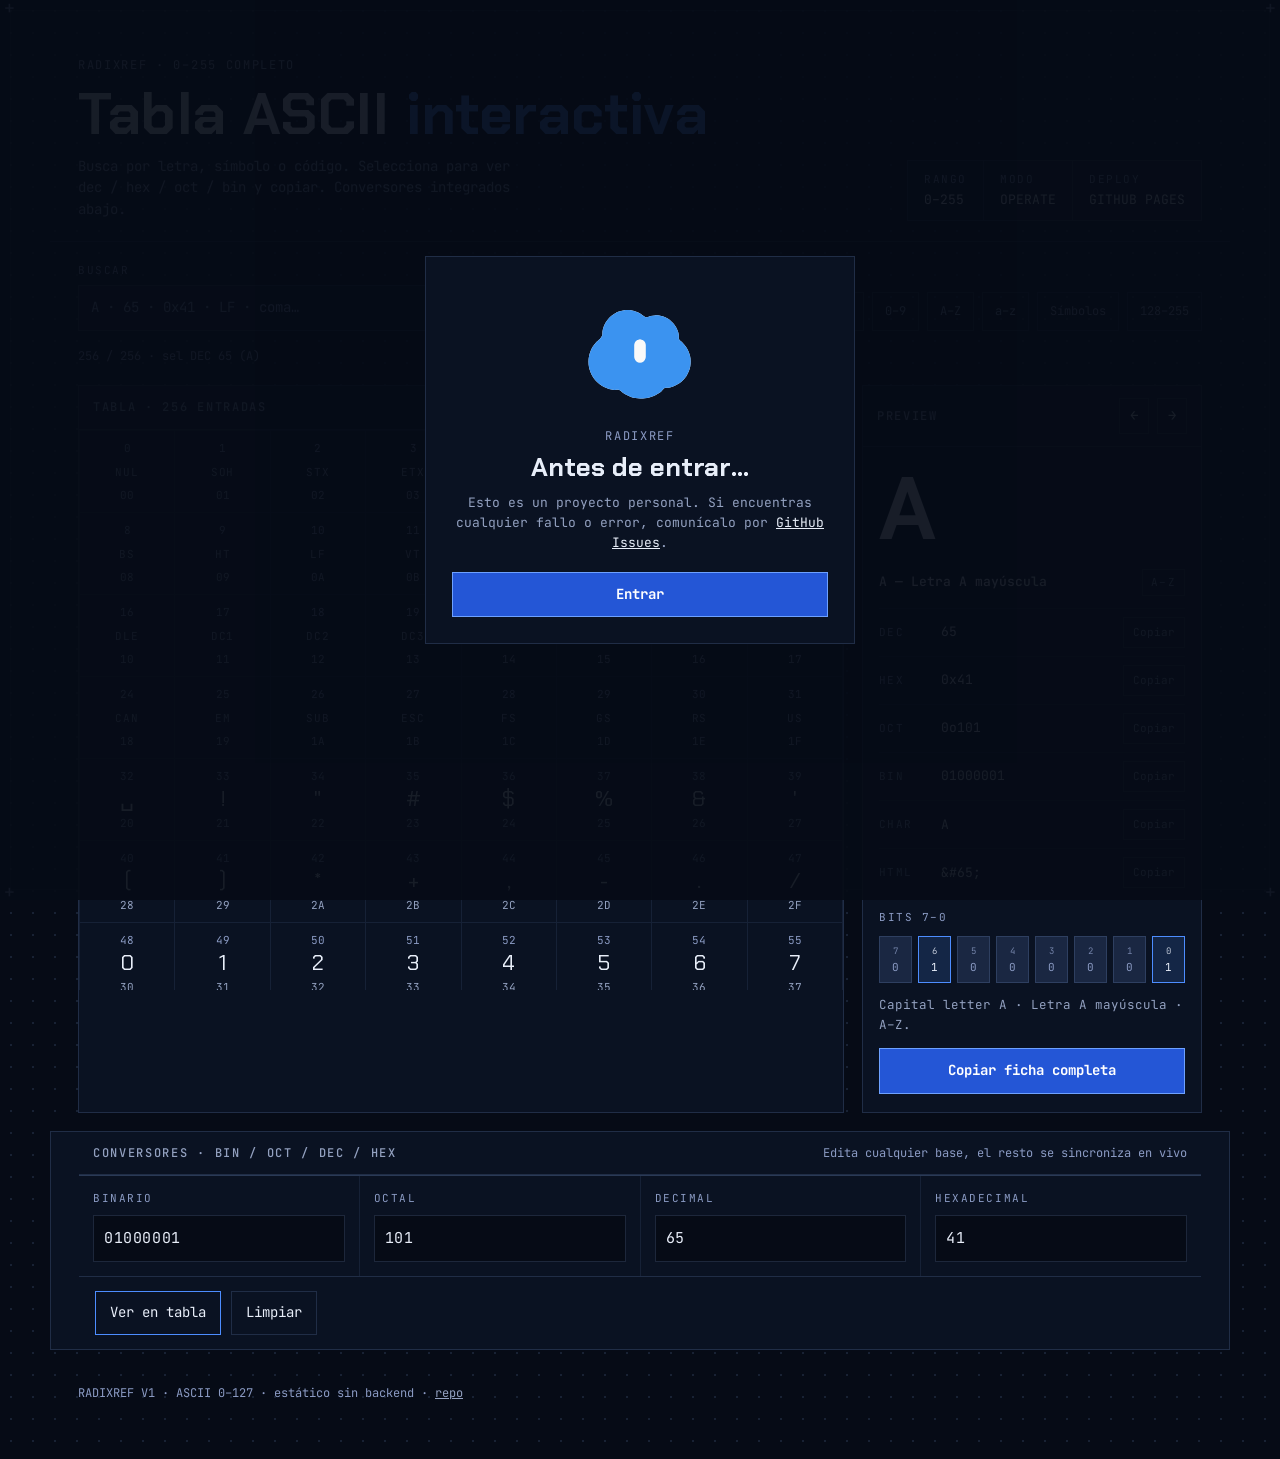
==== index.html @ 995ec9d3 "feat: favicon avatar + splash con cookie (30d) y juego de caras" ====
<!DOCTYPE html>
<html lang="es">
<head>
<meta charset="UTF-8">
<meta name="viewport" content="width=device-width, initial-scale=1.0">
<title>RadixRef — Tabla ASCII interactiva 0–255 + conversores bin/hex/oct</title>
<meta name="description" content="Tabla ASCII completa e interactiva (0-255, incluye extendido CP437) con buscador, preview detallado y conversores binario, hexadecimal, octal y decimal. Estático, rápido, sin backend.">
<link rel="preconnect" href="https://fonts.googleapis.com">
<link rel="preconnect" href="https://fonts.gstatic.com" crossorigin>
<link href="https://fonts.googleapis.com/css2?family=Chakra+Petch:wght@600;700&family=JetBrains+Mono:wght@400;500;700&display=swap" rel="stylesheet">
<link rel="stylesheet" href="styles.css">
<link rel="icon" type="image/svg+xml" href="assets/avatar.svg">
<link rel="alternate icon" type="image/svg+xml" href="assets/avatar.svg">
</head>
<body>
<div id="splash" class="splash" role="dialog" aria-modal="true" aria-labelledby="sTitle" hidden>
  <div class="s-card">
    <button id="sAvatar" class="s-avatar" aria-label="Bloub te saluda"><svg width="250" height="250" viewBox="-125 -125 250 250" role="img" aria-label="Animated bloub avatar" xmlns="http://www.w3.org/2000/svg"><defs><mask id="bot-mask-ekd53h" maskUnits="userSpaceOnUse" x="-158" y="-158" width="316" height="316"><path d="M91.76 0.33C93.06 3.31 94.09 6.47 94.78 9.65C95.47 12.82 95.86 16.12 95.92 19.37C95.98 22.62 95.71 25.93 95.13 29.13C94.56 32.33 93.65 35.53 92.46 38.55C91.27 41.57 89.75 44.53 87.99 47.26C86.23 49.99 84.17 52.6 81.91 54.93C79.65 57.27 77.12 59.42 74.45 61.27C71.77 63.12 68.87 64.74 65.89 66.03C62.91 67.32 59.74 68.34 56.56 69.02C53.38 69.7 49.48 68.96 46.83 70.13C44.18 71.31 42.86 74.23 40.67 76.06C38.47 77.9 36.12 79.62 33.66 81.14C31.2 82.65 28.59 84.02 25.92 85.17C23.25 86.32 20.46 87.3 17.64 88.05C14.81 88.81 11.9 89.36 8.99 89.69C6.08 90.03 3.11 90.15 0.19 90.05C-2.74 89.95 -5.69 89.63 -8.56 89.11C-11.43 88.59 -14.29 87.84 -17.04 86.91C-19.78 85.98 -22.49 84.84 -25.05 83.53C-27.62 82.22 -30.07 80.66 -32.42 79.06C-34.78 77.46 -36.4 74.8 -39.16 73.94C-41.91 73.07 -45.7 74.19 -48.95 73.87C-52.2 73.55 -55.49 72.92 -58.64 72.01C-61.79 71.1 -64.93 69.87 -67.88 68.39C-70.82 66.91 -73.69 65.12 -76.32 63.12C-78.95 61.11 -81.45 58.82 -83.67 56.36C-85.89 53.9 -87.92 51.18 -89.65 48.35C-91.38 45.51 -92.87 42.47 -94.05 39.36C-95.23 36.26 -96.13 32.99 -96.71 29.72C-97.29 26.46 -97.57 23.08 -97.54 19.77C-97.51 16.46 -97.17 13.09 -96.53 9.85C-95.89 6.61 -94.93 3.38 -93.72 0.33C-92.5 -2.73 -90.97 -5.71 -89.23 -8.48C-87.48 -11.24 -85.45 -13.88 -83.25 -16.27C-81.05 -18.65 -77.97 -20.6 -76.03 -22.79C-74.09 -24.98 -72.47 -26.93 -71.62 -29.41C-70.77 -31.89 -71.4 -34.96 -70.93 -37.68C-70.46 -40.41 -69.74 -43.15 -68.8 -45.77C-67.86 -48.39 -66.67 -50.97 -65.28 -53.4C-63.89 -55.82 -62.25 -58.16 -60.45 -60.31C-58.66 -62.46 -56.63 -64.49 -54.48 -66.29C-52.33 -68.09 -49.98 -69.72 -47.55 -71.12C-45.12 -72.51 -42.52 -73.71 -39.89 -74.65C-37.26 -75.6 -34.5 -76.32 -31.75 -76.78C-29.01 -77.25 -26.18 -77.47 -23.41 -77.46C-20.64 -77.44 -17.83 -77.17 -15.13 -76.68C-12.43 -76.18 -9.74 -75.44 -7.18 -74.5C-4.63 -73.56 -2.14 -72.38 0.19 -71.04C2.51 -69.71 4.63 -67.64 6.77 -66.47C8.9 -65.3 10.71 -64.02 12.98 -64.01C15.26 -64 17.89 -65.83 20.43 -66.41C22.98 -66.98 25.63 -67.34 28.26 -67.45C30.89 -67.56 33.59 -67.43 36.21 -67.06C38.83 -66.69 41.47 -66.07 43.99 -65.23C46.51 -64.39 49.01 -63.3 51.34 -62C53.68 -60.71 55.93 -59.18 58 -57.48C60.06 -55.78 62 -53.86 63.72 -51.81C65.44 -49.76 66.99 -47.52 68.31 -45.19C69.62 -42.86 70.74 -40.37 71.61 -37.85C72.48 -35.32 73.12 -32.68 73.51 -30.04C73.9 -27.41 72.77 -24.44 73.96 -22.05C75.14 -19.65 78.45 -17.98 80.62 -15.67C82.79 -13.37 85.12 -10.89 86.98 -8.22C88.84 -5.55 90.46 -2.65 91.76 0.33Z" fill="#fff"/><path d="M-10.5 -11.5A10.5 10.5 0 0 1 0 -22L0 -22A10.5 10.5 0 0 1 10.5 -11.5L10.5 11.5A10.5 10.5 0 0 1 0 22L0 22A10.5 10.5 0 0 1 -10.5 11.5Z" class="oeil0" opacity="1" fill="#000"/><path d="M-10.5 -11.5A10.5 10.5 0 0 1 0 -22L0 -22A10.5 10.5 0 0 1 10.5 -11.5L10.5 11.5A10.5 10.5 0 0 1 0 22L0 22A10.5 10.5 0 0 1 -10.5 11.5Z" class="oeil1" opacity="1" fill="#000"/></mask></defs><g fill="none" stroke-linecap="round"></g><g opacity="1"><path d="M91.76 0.33C93.06 3.31 94.09 6.47 94.78 9.65C95.47 12.82 95.86 16.12 95.92 19.37C95.98 22.62 95.71 25.93 95.13 29.13C94.56 32.33 93.65 35.53 92.46 38.55C91.27 41.57 89.75 44.53 87.99 47.26C86.23 49.99 84.17 52.6 81.91 54.93C79.65 57.27 77.12 59.42 74.45 61.27C71.77 63.12 68.87 64.74 65.89 66.03C62.91 67.32 59.74 68.34 56.56 69.02C53.38 69.7 49.48 68.96 46.83 70.13C44.18 71.31 42.86 74.23 40.67 76.06C38.47 77.9 36.12 79.62 33.66 81.14C31.2 82.65 28.59 84.02 25.92 85.17C23.25 86.32 20.46 87.3 17.64 88.05C14.81 88.81 11.9 89.36 8.99 89.69C6.08 90.03 3.11 90.15 0.19 90.05C-2.74 89.95 -5.69 89.63 -8.56 89.11C-11.43 88.59 -14.29 87.84 -17.04 86.91C-19.78 85.98 -22.49 84.84 -25.05 83.53C-27.62 82.22 -30.07 80.66 -32.42 79.06C-34.78 77.46 -36.4 74.8 -39.16 73.94C-41.91 73.07 -45.7 74.19 -48.95 73.87C-52.2 73.55 -55.49 72.92 -58.64 72.01C-61.79 71.1 -64.93 69.87 -67.88 68.39C-70.82 66.91 -73.69 65.12 -76.32 63.12C-78.95 61.11 -81.45 58.82 -83.67 56.36C-85.89 53.9 -87.92 51.18 -89.65 48.35C-91.38 45.51 -92.87 42.47 -94.05 39.36C-95.23 36.26 -96.13 32.99 -96.71 29.72C-97.29 26.46 -97.57 23.08 -97.54 19.77C-97.51 16.46 -97.17 13.09 -96.53 9.85C-95.89 6.61 -94.93 3.38 -93.72 0.33C-92.5 -2.73 -90.97 -5.71 -89.23 -8.48C-87.48 -11.24 -85.45 -13.88 -83.25 -16.27C-81.05 -18.65 -77.97 -20.6 -76.03 -22.79C-74.09 -24.98 -72.47 -26.93 -71.62 -29.41C-70.77 -31.89 -71.4 -34.96 -70.93 -37.68C-70.46 -40.41 -69.74 -43.15 -68.8 -45.77C-67.86 -48.39 -66.67 -50.97 -65.28 -53.4C-63.89 -55.82 -62.25 -58.16 -60.45 -60.31C-58.66 -62.46 -56.63 -64.49 -54.48 -66.29C-52.33 -68.09 -49.98 -69.72 -47.55 -71.12C-45.12 -72.51 -42.52 -73.71 -39.89 -74.65C-37.26 -75.6 -34.5 -76.32 -31.75 -76.78C-29.01 -77.25 -26.18 -77.47 -23.41 -77.46C-20.64 -77.44 -17.83 -77.17 -15.13 -76.68C-12.43 -76.18 -9.74 -75.44 -7.18 -74.5C-4.63 -73.56 -2.14 -72.38 0.19 -71.04C2.51 -69.71 4.63 -67.64 6.77 -66.47C8.9 -65.3 10.71 -64.02 12.98 -64.01C15.26 -64 17.89 -65.83 20.43 -66.41C22.98 -66.98 25.63 -67.34 28.26 -67.45C30.89 -67.56 33.59 -67.43 36.21 -67.06C38.83 -66.69 41.47 -66.07 43.99 -65.23C46.51 -64.39 49.01 -63.3 51.34 -62C53.68 -60.71 55.93 -59.18 58 -57.48C60.06 -55.78 62 -53.86 63.72 -51.81C65.44 -49.76 66.99 -47.52 68.31 -45.19C69.62 -42.86 70.74 -40.37 71.61 -37.85C72.48 -35.32 73.12 -32.68 73.51 -30.04C73.9 -27.41 72.77 -24.44 73.96 -22.05C75.14 -19.65 78.45 -17.98 80.62 -15.67C82.79 -13.37 85.12 -10.89 86.98 -8.22C88.84 -5.55 90.46 -2.65 91.76 0.33Z" fill="#f9f9f9"/><g mask="url(#bot-mask-ekd53h)"><rect x="-158" y="-158" width="316" height="316" fill="#3b93f0"/></g></g><g></g><g fill="none" stroke-linecap="round"></g><style>.oeil0,.oeil1{transform-box:view-box;transform-origin:0 0;animation-duration:2.967s;animation-iteration-count:infinite;animation-timing-function:linear;animation-direction:alternate}.oeil0{animation-name:oeil0}.oeil1{animation-name:oeil1}@keyframes oeil0{0%{transform:matrix(0.98,-0.1,0.08,0.99,-12.57,-7.95)}1.124%{transform:matrix(0.98,-0.1,0.08,0.99,-12.57,-7.89)}2.247%{transform:matrix(0.98,-0.1,0.09,0.99,-12.58,-7.84)}3.371%{transform:matrix(0.98,-0.1,0.09,0.99,-12.6,-7.79)}4.494%{transform:matrix(0.98,-0.1,0.09,0.99,-12.62,-7.74)}5.618%{transform:matrix(0.98,-0.1,0.09,0.99,-12.65,-7.7)}6.742%{transform:matrix(0.98,-0.1,0.09,0.99,-12.69,-7.66)}7.865%{transform:matrix(0.98,-0.1,0.09,0.99,-12.73,-7.63)}8.989%{transform:matrix(0.98,-0.1,0.09,0.99,-12.78,-7.6)}10.112%{transform:matrix(0.98,-0.1,0.09,0.99,-12.83,-7.58)}11.236%{transform:matrix(0.98,-0.1,0.09,0.99,-12.9,-7.56)}12.36%{transform:matrix(0.98,-0.1,0.09,0.99,-12.96,-7.55)}13.483%{transform:matrix(0.98,-0.1,0.09,0.99,-13.03,-7.54)}14.607%{transform:matrix(0.98,-0.1,0.09,0.99,-13.1,-7.53)}15.73%{transform:matrix(0.98,-0.1,0.09,0.99,-13.17,-7.52)}16.854%{transform:matrix(0.98,-0.1,0.09,0.99,-13.24,-7.52)}17.978%{transform:matrix(0.98,-0.1,0.09,0.99,-13.31,-7.52)}19.101%{transform:matrix(0.98,-0.1,0.09,0.99,-13.38,-7.52)}20.225%{transform:matrix(0.98,-0.1,0.09,0.99,-13.44,-7.52)}21.348%{transform:matrix(0.98,-0.1,0.09,0.99,-13.51,-7.52)}22.472%{transform:matrix(0.98,-0.1,0.09,0.99,-13.57,-7.52)}23.596%{transform:matrix(0.98,-0.1,0.09,0.99,-13.62,-7.52)}24.719%{transform:matrix(0.98,-0.1,0.09,0.99,-13.67,-7.51)}25.843%{transform:matrix(0.98,-0.1,0.09,0.99,-13.72,-7.5)}26.966%{transform:matrix(0.98,-0.1,0.09,0.99,-13.76,-7.49)}28.09%{transform:matrix(0.98,-0.1,0.09,0.99,-13.8,-7.48)}29.213%{transform:matrix(0.98,-0.1,0.09,0.99,-13.83,-7.46)}30.337%{transform:matrix(0.98,-0.1,0.09,0.99,-13.86,-7.43)}31.461%{transform:matrix(0.98,-0.1,0.09,0.99,-13.89,-7.4)}32.584%{transform:matrix(0.98,-0.1,0.09,0.99,-13.92,-7.37)}33.708%{transform:matrix(0.98,-0.1,0.09,0.99,-13.95,-7.33)}34.831%{transform:matrix(0.98,-0.1,0.09,0.99,-13.98,-7.29)}35.955%{transform:matrix(0.98,-0.1,0.09,0.99,-14.01,-7.24)}37.079%{transform:matrix(0.98,-0.1,0.09,0.99,-14.04,-7.19)}38.202%{transform:matrix(0.98,-0.1,0.09,0.99,-14.08,-7.13)}39.326%{transform:matrix(0.98,-0.1,0.09,0.99,-14.12,-7.08)}40.449%{transform:matrix(0.98,-0.1,0.09,0.99,-14.16,-7.01)}41.573%{transform:matrix(0.98,-0.1,0.09,0.99,-14.21,-6.95)}42.697%{transform:matrix(0.98,-0.1,0.09,0.99,-14.26,-6.89)}43.82%{transform:matrix(0.98,-0.1,0.09,0.99,-14.32,-6.82)}44.944%{transform:matrix(0.98,-0.1,0.09,0.99,-14.39,-6.76)}46.067%{transform:matrix(0.98,-0.1,0.09,0.99,-14.46,-6.69)}47.191%{transform:matrix(0.98,-0.1,0.09,0.99,-14.54,-6.63)}48.315%{transform:matrix(0.98,-0.06,0.09,0.61,-14.61,-6.57)}49.438%{transform:matrix(0.98,-0.02,0.09,0.22,-14.69,-6.51)}50.562%{transform:matrix(0.98,-0.02,0.09,0.24,-14.78,-6.45)}51.685%{transform:matrix(0.98,-0.06,0.09,0.55,-14.86,-6.4)}52.809%{transform:matrix(0.98,-0.09,0.09,0.87,-14.93,-6.34)}53.933%{transform:matrix(0.98,-0.1,0.09,0.99,-15.01,-6.29)}55.056%{transform:matrix(0.98,-0.1,0.09,0.99,-15.08,-6.24)}56.18%{transform:matrix(0.98,-0.1,0.09,0.99,-15.14,-6.19)}57.303%{transform:matrix(0.98,-0.1,0.09,0.99,-15.19,-6.15)}58.427%{transform:matrix(0.98,-0.1,0.09,0.99,-15.24,-6.11)}59.551%{transform:matrix(0.98,-0.1,0.09,0.99,-15.3,-6.08)}60.674%{transform:matrix(0.98,-0.1,0.09,0.99,-15.34,-6.04)}61.798%{transform:matrix(0.98,-0.1,0.09,0.99,-15.37,-6.01)}62.921%{transform:matrix(0.98,-0.1,0.09,0.99,-15.37,-5.97)}64.045%{transform:matrix(0.98,-0.1,0.09,0.99,-15.36,-5.93)}65.169%{transform:matrix(0.98,-0.1,0.09,0.99,-15.32,-5.89)}66.292%{transform:matrix(0.98,-0.1,0.09,0.99,-15.26,-5.84)}67.416%{transform:matrix(0.98,-0.1,0.09,0.99,-15.18,-5.79)}68.539%{transform:matrix(0.98,-0.1,0.09,0.99,-15.08,-5.73)}69.663%{transform:matrix(0.98,-0.1,0.09,0.99,-14.97,-5.66)}70.787%{transform:matrix(0.98,-0.1,0.09,0.99,-14.83,-5.59)}71.91%{transform:matrix(0.98,-0.1,0.09,0.99,-14.68,-5.52)}73.034%{transform:matrix(0.98,-0.1,0.09,0.99,-14.52,-5.43)}74.157%{transform:matrix(0.98,-0.1,0.09,0.99,-14.35,-5.34)}75.281%{transform:matrix(0.98,-0.1,0.09,0.99,-14.17,-5.25)}76.404%{transform:matrix(0.98,-0.1,0.09,0.99,-13.99,-5.15)}77.528%{transform:matrix(0.98,-0.1,0.09,0.99,-13.81,-5.04)}78.652%{transform:matrix(0.98,-0.1,0.09,0.99,-13.62,-4.94)}79.775%{transform:matrix(0.98,-0.1,0.09,0.99,-13.45,-4.82)}80.899%{transform:matrix(0.98,-0.1,0.09,0.99,-13.27,-4.71)}82.022%{transform:matrix(0.98,-0.1,0.09,0.99,-13.11,-4.59)}83.146%{transform:matrix(0.98,-0.1,0.09,0.99,-12.96,-4.47)}84.27%{transform:matrix(0.98,-0.1,0.09,0.99,-12.83,-4.35)}85.393%{transform:matrix(0.98,-0.1,0.09,0.99,-12.71,-4.23)}86.517%{transform:matrix(0.98,-0.1,0.09,0.99,-12.61,-4.12)}87.64%{transform:matrix(0.98,-0.1,0.09,0.99,-12.52,-4.01)}88.764%{transform:matrix(0.98,-0.1,0.09,0.99,-12.46,-3.9)}89.888%{transform:matrix(0.98,-0.1,0.09,0.99,-12.42,-3.8)}91.011%{transform:matrix(0.98,-0.1,0.09,0.99,-12.4,-3.71)}92.135%{transform:matrix(0.98,-0.1,0.09,0.99,-12.4,-3.63)}93.258%{transform:matrix(0.98,-0.1,0.09,0.99,-12.45,-3.57)}94.382%{transform:matrix(0.98,-0.1,0.09,0.99,-12.52,-3.51)}95.506%{transform:matrix(0.98,-0.1,0.09,0.99,-12.6,-3.47)}96.629%{transform:matrix(0.98,-0.1,0.09,0.99,-12.69,-3.44)}97.753%{transform:matrix(0.98,-0.1,0.09,0.99,-12.79,-3.42)}98.876%{transform:matrix(0.98,-0.1,0.09,0.99,-12.9,-3.41)}100%{transform:matrix(0.98,-0.1,0.09,0.99,-13.01,-3.42)}}@keyframes oeil1{0%{transform:matrix(0.92,-0.03,0.08,0.99,30.73,-10.49)}1.124%{transform:matrix(0.92,-0.03,0.08,0.99,30.71,-10.45)}2.247%{transform:matrix(0.92,-0.03,0.09,0.99,30.68,-10.41)}3.371%{transform:matrix(0.92,-0.03,0.09,0.99,30.65,-10.38)}4.494%{transform:matrix(0.92,-0.03,0.09,0.99,30.61,-10.35)}5.618%{transform:matrix(0.92,-0.03,0.09,0.99,30.57,-10.33)}6.742%{transform:matrix(0.92,-0.03,0.09,0.99,30.52,-10.31)}7.865%{transform:matrix(0.92,-0.03,0.09,0.99,30.47,-10.3)}8.989%{transform:matrix(0.92,-0.04,0.09,0.99,30.41,-10.29)}10.112%{transform:matrix(0.92,-0.04,0.09,0.99,30.36,-10.28)}11.236%{transform:matrix(0.92,-0.04,0.09,0.99,30.29,-10.29)}12.36%{transform:matrix(0.92,-0.04,0.09,0.99,30.23,-10.29)}13.483%{transform:matrix(0.92,-0.04,0.09,0.99,30.17,-10.3)}14.607%{transform:matrix(0.92,-0.04,0.09,0.99,30.1,-10.31)}15.73%{transform:matrix(0.92,-0.04,0.09,0.99,30.03,-10.32)}16.854%{transform:matrix(0.92,-0.04,0.09,0.99,29.97,-10.34)}17.978%{transform:matrix(0.92,-0.04,0.09,0.99,29.91,-10.35)}19.101%{transform:matrix(0.92,-0.04,0.09,0.99,29.84,-10.37)}20.225%{transform:matrix(0.92,-0.04,0.09,0.99,29.78,-10.38)}21.348%{transform:matrix(0.92,-0.04,0.09,0.99,29.73,-10.4)}22.472%{transform:matrix(0.92,-0.04,0.09,0.99,29.68,-10.41)}23.596%{transform:matrix(0.92,-0.04,0.09,0.99,29.63,-10.42)}24.719%{transform:matrix(0.92,-0.04,0.09,0.99,29.58,-10.43)}25.843%{transform:matrix(0.92,-0.04,0.09,0.99,29.53,-10.43)}26.966%{transform:matrix(0.92,-0.04,0.09,0.99,29.49,-10.43)}28.09%{transform:matrix(0.92,-0.04,0.09,0.99,29.45,-10.42)}29.213%{transform:matrix(0.92,-0.04,0.09,0.99,29.42,-10.42)}30.337%{transform:matrix(0.92,-0.04,0.09,0.99,29.38,-10.4)}31.461%{transform:matrix(0.92,-0.04,0.09,0.99,29.34,-10.38)}32.584%{transform:matrix(0.92,-0.04,0.09,0.99,29.3,-10.36)}33.708%{transform:matrix(0.92,-0.04,0.09,0.99,29.26,-10.33)}34.831%{transform:matrix(0.92,-0.04,0.09,0.99,29.22,-10.3)}35.955%{transform:matrix(0.92,-0.04,0.09,0.99,29.17,-10.26)}37.079%{transform:matrix(0.92,-0.04,0.09,0.99,29.12,-10.23)}38.202%{transform:matrix(0.92,-0.04,0.09,0.99,29.06,-10.18)}39.326%{transform:matrix(0.93,-0.04,0.09,0.99,29,-10.14)}40.449%{transform:matrix(0.93,-0.04,0.09,0.99,28.93,-10.09)}41.573%{transform:matrix(0.93,-0.04,0.09,0.99,28.86,-10.05)}42.697%{transform:matrix(0.93,-0.04,0.09,0.99,28.77,-10)}43.82%{transform:matrix(0.93,-0.04,0.09,0.99,28.69,-9.95)}44.944%{transform:matrix(0.93,-0.04,0.09,0.99,28.59,-9.9)}46.067%{transform:matrix(0.93,-0.04,0.09,0.99,28.49,-9.86)}47.191%{transform:matrix(0.93,-0.04,0.09,0.99,28.39,-9.81)}48.315%{transform:matrix(0.93,-0.03,0.09,0.61,28.28,-9.77)}49.438%{transform:matrix(0.93,-0.01,0.09,0.22,28.18,-9.72)}50.562%{transform:matrix(0.93,-0.01,0.09,0.24,28.07,-9.68)}51.685%{transform:matrix(0.93,-0.02,0.09,0.55,27.96,-9.64)}52.809%{transform:matrix(0.93,-0.04,0.09,0.87,27.86,-9.6)}53.933%{transform:matrix(0.93,-0.04,0.09,0.99,27.76,-9.57)}55.056%{transform:matrix(0.93,-0.04,0.09,0.99,27.66,-9.53)}56.18%{transform:matrix(0.93,-0.04,0.09,0.99,27.58,-9.49)}57.303%{transform:matrix(0.93,-0.04,0.09,0.99,27.5,-9.46)}58.427%{transform:matrix(0.93,-0.04,0.09,0.99,27.43,-9.43)}59.551%{transform:matrix(0.93,-0.04,0.09,0.99,27.38,-9.39)}60.674%{transform:matrix(0.93,-0.04,0.09,0.99,27.34,-9.35)}61.798%{transform:matrix(0.93,-0.05,0.09,0.99,27.32,-9.31)}62.921%{transform:matrix(0.93,-0.05,0.09,0.99,27.31,-9.27)}64.045%{transform:matrix(0.93,-0.05,0.09,0.99,27.32,-9.23)}65.169%{transform:matrix(0.93,-0.05,0.09,0.99,27.35,-9.18)}66.292%{transform:matrix(0.93,-0.05,0.09,0.99,27.39,-9.12)}67.416%{transform:matrix(0.93,-0.05,0.09,0.99,27.45,-9.06)}68.539%{transform:matrix(0.93,-0.05,0.09,0.99,27.52,-9)}69.663%{transform:matrix(0.93,-0.05,0.09,0.99,27.61,-8.93)}70.787%{transform:matrix(0.93,-0.05,0.09,0.99,27.71,-8.85)}71.91%{transform:matrix(0.93,-0.05,0.09,0.99,27.82,-8.77)}73.034%{transform:matrix(0.93,-0.05,0.09,0.99,27.93,-8.68)}74.157%{transform:matrix(0.93,-0.05,0.09,0.99,28.06,-8.58)}75.281%{transform:matrix(0.93,-0.05,0.09,0.99,28.19,-8.48)}76.404%{transform:matrix(0.93,-0.05,0.09,0.99,28.45,-8.41)}77.528%{transform:matrix(0.92,-0.05,0.09,0.99,28.72,-8.34)}78.652%{transform:matrix(0.92,-0.05,0.09,0.99,28.99,-8.26)}79.775%{transform:matrix(0.92,-0.05,0.09,0.99,29.26,-8.18)}80.899%{transform:matrix(0.92,-0.05,0.09,0.99,29.52,-8.09)}82.022%{transform:matrix(0.92,-0.05,0.09,0.99,29.78,-8)}83.146%{transform:matrix(0.92,-0.05,0.09,0.99,30.03,-7.91)}84.27%{transform:matrix(0.92,-0.05,0.09,0.99,30.26,-7.82)}85.393%{transform:matrix(0.92,-0.05,0.09,0.99,30.47,-7.73)}86.517%{transform:matrix(0.92,-0.06,0.09,0.99,30.67,-7.64)}87.64%{transform:matrix(0.92,-0.06,0.09,0.99,30.84,-7.55)}88.764%{transform:matrix(0.92,-0.06,0.09,0.99,30.99,-7.46)}89.888%{transform:matrix(0.92,-0.06,0.09,0.99,31.11,-7.39)}91.011%{transform:matrix(0.92,-0.06,0.09,0.99,31.21,-7.31)}92.135%{transform:matrix(0.92,-0.06,0.09,0.99,31.29,-7.25)}93.258%{transform:matrix(0.92,-0.06,0.09,0.99,31.33,-7.19)}94.382%{transform:matrix(0.92,-0.06,0.09,0.99,31.35,-7.14)}95.506%{transform:matrix(0.92,-0.06,0.09,0.99,31.35,-7.1)}96.629%{transform:matrix(0.92,-0.06,0.09,0.99,31.32,-7.08)}97.753%{transform:matrix(0.92,-0.06,0.09,0.99,31.27,-7.06)}98.876%{transform:matrix(0.92,-0.06,0.09,0.99,31.2,-7.06)}100%{transform:matrix(0.92,-0.06,0.09,0.99,31.11,-7.08)}}</style></svg></button>
    <p class="s-kicker">RADIXREF</p>
    <h2 id="sTitle">Antes de entrar…</h2>
    <p class="s-text">Esto es un proyecto personal. Si encuentras cualquier fallo o error, comunícalo por <a href="https://github.com/ElDiablo45/RadixRef/issues">GitHub Issues</a>.</p>
    <button id="sEnter" class="primary s-enter">Entrar</button>
  </div>
</div>
<a class="skip" href="#tabla">Saltar a la tabla</a>
<div class="frame" aria-hidden="true"><span class="mk tl">+</span><span class="mk tr">+</span><span class="mk bl">+</span><span class="mk br">+</span></div>

<header class="titleblock">
  <div class="tb-left">
    <p class="kicker">RADIXREF · 0–255 COMPLETO</p>
    <h1>Tabla ASCII <span>interactiva</span></h1>
    <p class="sub">Busca por letra, símbolo o código. Selecciona para ver dec / hex / oct / bin y copiar. Conversores integrados abajo.</p>
  </div>
  <div class="tb-right">
    <dl class="spec">
      <div><dt>RANGO</dt><dd>0–255</dd></div>
      <div><dt>MODO</dt><dd>OPERATE</dd></div>
      <div><dt>DEPLOY</dt><dd>GITHUB PAGES</dd></div>
    </dl>
  </div>
</header>

<div class="toolbar" role="search">
  <label class="search">
    <span class="lbl">BUSCAR</span>
    <input id="q" type="search" placeholder="A · 65 · 0x41 · LF · coma…" autocomplete="off" spellcheck="false" aria-describedby="count">
  </label>
  <div class="filters" role="group" aria-label="Filtrar por categoría">
    <button data-f="all" aria-pressed="true">Todos</button>
    <button data-f="control" aria-pressed="false">Control</button>
    <button data-f="digits" aria-pressed="false">0–9</button>
    <button data-f="upper" aria-pressed="false">A–Z</button>
    <button data-f="lower" aria-pressed="false">a–z</button>
    <button data-f="symbols" aria-pressed="false">Símbolos</button>
    <button data-f="extended" aria-pressed="false">128–255</button>
  </div>
  <p id="count" class="count" role="status" aria-live="polite"></p>
</div>

<main class="layout">
  <section class="panel tablewrap" aria-labelledby="h-tabla">
    <div class="phead">
      <h2 id="h-tabla">TABLA · <span id="rangeLbl">128</span> ENTRADAS</h2>
      <p class="hint">Flechas ← → ↑ ↓ para moverte · Enter copia el carácter</p>
    </div>
    <div id="tabla" class="grid" role="listbox" aria-label="Tabla ASCII 0 a 255" tabindex="0"></div>
    <div id="empty" class="empty" hidden>
      <p>Sin resultados para esa búsqueda.</p>
      <button id="reset">Limpiar búsqueda</button>
    </div>
  </section>

  <aside class="panel preview" aria-labelledby="h-prev" aria-live="polite">
    <div class="phead">
      <h2 id="h-prev">PREVIEW</h2>
      <div class="pnav">
        <button id="prevBtn" aria-label="Anterior">←</button>
        <button id="nextBtn" aria-label="Siguiente">→</button>
      </div>
    </div>
    <div class="readout">
      <div id="big" class="big" aria-hidden="true">A</div>
      <div class="idline"><strong id="pName">A — Letra mayúscula</strong><span id="pCat" class="tag">A–Z</span></div>
    </div>
    <dl class="fields">
      <div><dt>DEC</dt><dd><code id="fDec">65</code><button data-copy="fDec">Copiar</button></dd></div>
      <div><dt>HEX</dt><dd><code id="fHex">0x41</code><button data-copy="fHex">Copiar</button></dd></div>
      <div><dt>OCT</dt><dd><code id="fOct">0o101</code><button data-copy="fOct">Copiar</button></dd></div>
      <div><dt>BIN</dt><dd><code id="fBin">01000001</code><button data-copy="fBin">Copiar</button></dd></div>
      <div><dt>CHAR</dt><dd><code id="fChar">A</code><button data-copy="fChar">Copiar</button></dd></div>
      <div><dt>HTML</dt><dd><code id="fHtml">&amp;#65;</code><button data-copy="fHtml">Copiar</button></dd></div>
    </dl>
    <div class="bits" aria-label="Diagrama de bits">
      <span class="blbl">BITS 7–0</span>
      <div id="bits" class="bitrow"></div>
    </div>
    <p id="pDesc" class="desc"></p>
    <button id="copyAll" class="primary">Copiar ficha completa</button>
  </aside>
</main>

<section class="panel converters" aria-labelledby="h-conv">
  <div class="phead">
    <h2 id="h-conv">CONVERSORES · BIN / OCT / DEC / HEX</h2>
    <p class="hint">Edita cualquier base, el resto se sincroniza en vivo</p>
  </div>
  <div class="convgrid">
    <label>BINARIO<input id="cBin" inputmode="numeric" placeholder="01000001" spellcheck="false"></label>
    <label>OCTAL<input id="cOct" inputmode="numeric" placeholder="101" spellcheck="false"></label>
    <label>DECIMAL<input id="cDec" inputmode="numeric" placeholder="65" spellcheck="false"></label>
    <label>HEXADECIMAL<input id="cHex" inputmode="text" placeholder="41" spellcheck="false"></label>
  </div>
  <p id="cErr" class="err" role="alert" hidden></p>
  <div class="convact">
    <button id="toTable">Ver en tabla</button>
    <button id="cClear">Limpiar</button>
  </div>
</section>

<footer class="foot">
  <p>RADIXREF V1 · ASCII 0–127 · estático sin backend · <a href="https://github.com/ElDiablo45/RadixRef">repo</a></p>
</footer>

<div id="toast" class="toast" role="status" aria-live="polite" hidden></div>
<script src="splash.js"></script>
<script src="app.js"></script>
</body>
</html>
---- styles.css ----
:root{
  --ground:#060b16;
  --panel:#0a1222;
  --raised:#0e1830;
  --line:rgba(148,184,255,.16);
  --line-soft:rgba(148,184,255,.09);
  --ink:#e8eef9;
  --mut:#93a1c0;
  --dim:#8b9bc4;
  --acc:#4d8dff;
  --acc-soft:rgba(77,141,255,.16);
  --btoff:#1a2742;
  --ok:#7dd3fc;
  --bad:#f87171;
  --mono:"JetBrains Mono",ui-monospace,SFMono-Regular,Menlo,Consolas,monospace;
  --disp:"Chakra Petch","JetBrains Mono",ui-monospace,monospace;
  --sys:system-ui,-apple-system,"Segoe UI",Roboto,sans-serif;
}
*{box-sizing:border-box}
html{scroll-behavior:smooth}
body{
  margin:0;background:var(--ground);color:var(--ink);
  font-family:var(--mono);font-size:14px;line-height:1.55;
  background-image:radial-gradient(rgba(148,184,255,.13) 1px,transparent 1px);
  background-size:22px 22px;
}
.skip{position:absolute;left:-999px;top:0;background:#2456d6;color:#fff;padding:8px 12px;z-index:50}
.skip:focus{left:8px;top:8px}
:focus-visible{outline:2px solid var(--acc);outline-offset:2px}
.frame{position:fixed;inset:10px;pointer-events:none;z-index:0;border:1px solid var(--line-soft)}
.mk{position:absolute;color:var(--dim);font-size:18px;line-height:1}
.tl{top:-12px;left:-7px}.tr{top:-12px;right:-7px}.bl{bottom:-12px;left:-7px}.br{bottom:-12px;right:-7px}
header.titleblock,.toolbar,main.layout,section.converters,footer.foot{position:relative;z-index:1;max-width:1180px;margin:0 auto;padding-left:28px;padding-right:28px}
header.titleblock{display:flex;gap:32px;justify-content:space-between;align-items:end;padding-top:56px;padding-bottom:20px;border-bottom:1px solid var(--line)}
.kicker{margin:0 0 10px;color:var(--mut);font-size:12px;letter-spacing:.14em}
h1{font-family:var(--disp);font-weight:700;font-size:clamp(34px,5vw,58px);line-height:1.02;margin:0;letter-spacing:.01em}
h1 span{color:var(--acc)}
.sub{color:var(--mut);max-width:56ch;margin:12px 0 0}
.spec{display:flex;gap:0;margin:0;border:1px solid var(--line);background:var(--panel)}
.spec div{padding:10px 16px;border-left:1px solid var(--line)}
.spec div:first-child{border-left:0}
.spec dt{font-size:11px;letter-spacing:.14em;color:var(--dim)}
.spec dd{margin:2px 0 0;font-size:13px}
.toolbar{display:flex;flex-wrap:wrap;gap:14px;align-items:end;padding-top:20px;padding-bottom:6px}
.search{display:flex;flex-direction:column;gap:6px;flex:1 1 280px}
.lbl{font-size:11px;letter-spacing:.14em;color:var(--dim)}
.search input{background:var(--panel);border:1px solid var(--line);color:var(--ink);font:inherit;padding:11px 12px;width:100%}
.search input::placeholder{color:var(--dim)}
.filters{display:flex;flex-wrap:wrap;gap:8px}
.filters button{background:transparent;border:1px solid var(--line);color:var(--mut);font:inherit;font-size:12px;padding:9px 12px;cursor:pointer}
.filters button[aria-pressed="true"]{background:var(--acc-soft);border-color:var(--acc);color:var(--ink)}
.count{width:100%;margin:2px 0 0;color:var(--dim);font-size:12px}
main.layout{display:grid;grid-template-columns:minmax(0,1fr) 340px;gap:18px;padding-top:14px}
.panel{background:var(--panel);border:1px solid var(--line)}
.phead{display:flex;justify-content:space-between;align-items:center;gap:12px;padding:12px 14px;border-bottom:1px solid var(--line)}
.phead h2{font-size:12px;letter-spacing:.14em;margin:0;color:var(--mut);font-weight:500}
.hint{margin:0;font-size:12px;color:var(--dim)}
.grid{display:grid;grid-template-columns:repeat(auto-fill,minmax(86px,1fr));gap:1px;background:var(--line-soft);padding:1px;max-height:560px;overflow:auto}
.cell{background:var(--panel);border:0;color:var(--ink);font:inherit;padding:9px 6px 8px;cursor:pointer;display:flex;flex-direction:column;gap:2px;align-items:center;min-height:74px}
.cell .d{font-size:11px;color:var(--dim)}
.cell .g{font-family:var(--disp);font-size:22px;line-height:1.1;min-height:26px}
.cell .h{font-size:11px;color:var(--mut)}
.cell:hover{background:var(--raised)}
.cell[aria-selected="true"]{background:var(--acc-soft);box-shadow:inset 0 0 0 1px var(--acc)}
.cell[aria-selected="true"] .d,.cell[aria-selected="true"] .h{color:var(--ink)}
.cell.ctrl .g{font-family:var(--mono);font-size:11px;letter-spacing:.08em;color:var(--mut);display:flex;align-items:center}
.empty{padding:28px 16px;text-align:center;color:var(--mut)}
.empty button{margin-top:10px;background:transparent;border:1px solid var(--acc);color:var(--ink);font:inherit;padding:9px 14px;cursor:pointer}
aside.preview{position:sticky;top:16px;align-self:start}
.pnav{display:flex;gap:8px}
.pnav button{background:transparent;border:1px solid var(--line);color:var(--ink);font:inherit;padding:6px 10px;cursor:pointer}
.readout{padding:18px 16px 6px;text-align:left}
.big{font-family:var(--disp);font-weight:700;font-size:88px;line-height:1;margin:0;min-height:96px;overflow-wrap:anywhere}
.idline{display:flex;justify-content:space-between;align-items:center;gap:10px;margin-top:8px}
.idline strong{font-size:13px;font-weight:500}
.tag{font-size:11px;letter-spacing:.12em;border:1px solid var(--line);color:var(--mut);padding:4px 8px;white-space:nowrap}
.fields{margin:0;padding:6px 16px}
.fields div{display:grid;grid-template-columns:52px 1fr auto;gap:10px;align-items:center;padding:8px 0;border-top:1px solid var(--line-soft)}
.fields dt{font-size:11px;letter-spacing:.12em;color:var(--dim)}
.fields dd{margin:0;display:contents}
.fields code{font:inherit;font-size:13px;overflow-wrap:anywhere}
.fields button{background:transparent;border:1px solid var(--line);color:var(--mut);font:inherit;font-size:11px;padding:6px 9px;cursor:pointer}
.fields button:hover{color:var(--ink);border-color:var(--acc)}
.bits{padding:4px 16px 0}
.blbl{font-size:11px;letter-spacing:.14em;color:var(--dim)}
.bitrow{display:grid;grid-template-columns:repeat(8,1fr);gap:6px;margin-top:8px}
.bit{border:1px solid var(--line);background:var(--btoff);color:var(--dim);font-size:11px;text-align:center;padding:8px 0 6px}
.bit small{display:block;font-size:9px;color:inherit;opacity:.8}
.bit.on{background:var(--acc-soft);border-color:var(--acc);color:var(--ink)}
.desc{padding:0 16px;color:var(--mut);font-size:12.5px;min-height:40px}
.primary{display:block;width:calc(100% - 32px);margin:4px 16px 18px;background:#2456d6;border:1px solid #6ea1ff;color:#fff;font:inherit;font-weight:700;padding:11px;cursor:pointer}
.primary:hover{filter:brightness(1.08)}
section.converters{margin-top:18px}
.convgrid{display:grid;grid-template-columns:repeat(4,1fr);gap:1px;background:var(--line-soft);border-top:1px solid var(--line)}
.convgrid label{display:flex;flex-direction:column;gap:8px;background:var(--panel);padding:14px;font-size:11px;letter-spacing:.14em;color:var(--dim)}
.convgrid input{background:var(--ground);border:1px solid var(--line);color:var(--ink);font:inherit;font-size:15px;letter-spacing:.04em;padding:11px 10px;width:100%}
.convgrid input[aria-invalid="true"]{border-color:var(--bad)}
.err{margin:0;padding:10px 16px;color:var(--bad);font-size:12px;border-top:1px solid var(--line-soft)}
.convact{display:flex;gap:10px;padding:14px 16px;border-top:1px solid var(--line)}
.convact button{background:transparent;border:1px solid var(--line);color:var(--ink);font:inherit;padding:10px 14px;cursor:pointer}
.convact button:first-child{border-color:var(--acc)}
footer.foot{padding-top:22px;padding-bottom:44px;color:var(--dim);font-size:12px}
footer a{color:var(--mut)}
.toast{position:fixed;left:50%;bottom:24px;transform:translateX(-50%);background:var(--raised);border:1px solid var(--acc);color:var(--ink);font:inherit;font-size:13px;padding:10px 16px;z-index:60}
body.locked{overflow:hidden}
.splash{position:fixed;inset:0;z-index:100;display:flex;align-items:center;justify-content:center;background:rgba(6,11,22,.92);padding:20px}
.splash.hide{opacity:0;transition:opacity .18s ease}
.s-card{background:var(--panel);border:1px solid var(--line);max-width:430px;width:100%;padding:28px 26px 26px;text-align:center}
.s-avatar{display:block;width:132px;margin:0 auto 4px;padding:0;background:transparent;border:0;cursor:pointer}
.s-avatar svg{width:100%;height:auto;display:block}
.s-avatar.boing{animation:boing .45s ease}
@keyframes boing{30%{transform:scale(1.08,.9)}60%{transform:scale(.96,1.05)}}
.s-kicker{margin:10px 0 0;color:var(--dim);font-size:12px;letter-spacing:.14em}
.s-card h2{font-family:var(--disp);font-weight:700;font-size:26px;line-height:1.15;margin:8px 0 10px}
.s-text{color:var(--mut);font-size:13px;margin:0}
.s-text a{color:var(--ink)}
.s-enter{width:100%;margin:18px 0 0}
@media (max-width:960px){
  main.layout{grid-template-columns:1fr}
  aside.preview{position:static}
  .convgrid{grid-template-columns:1fr 1fr}
  header.titleblock{flex-direction:column;align-items:start}
}
@media (max-width:560px){.convgrid{grid-template-columns:1fr}.grid{max-height:420px}}
@media (prefers-reduced-motion:reduce){*{transition:none!important;animation:none!important}html{scroll-behavior:auto}.splash svg *{animation:none!important}}
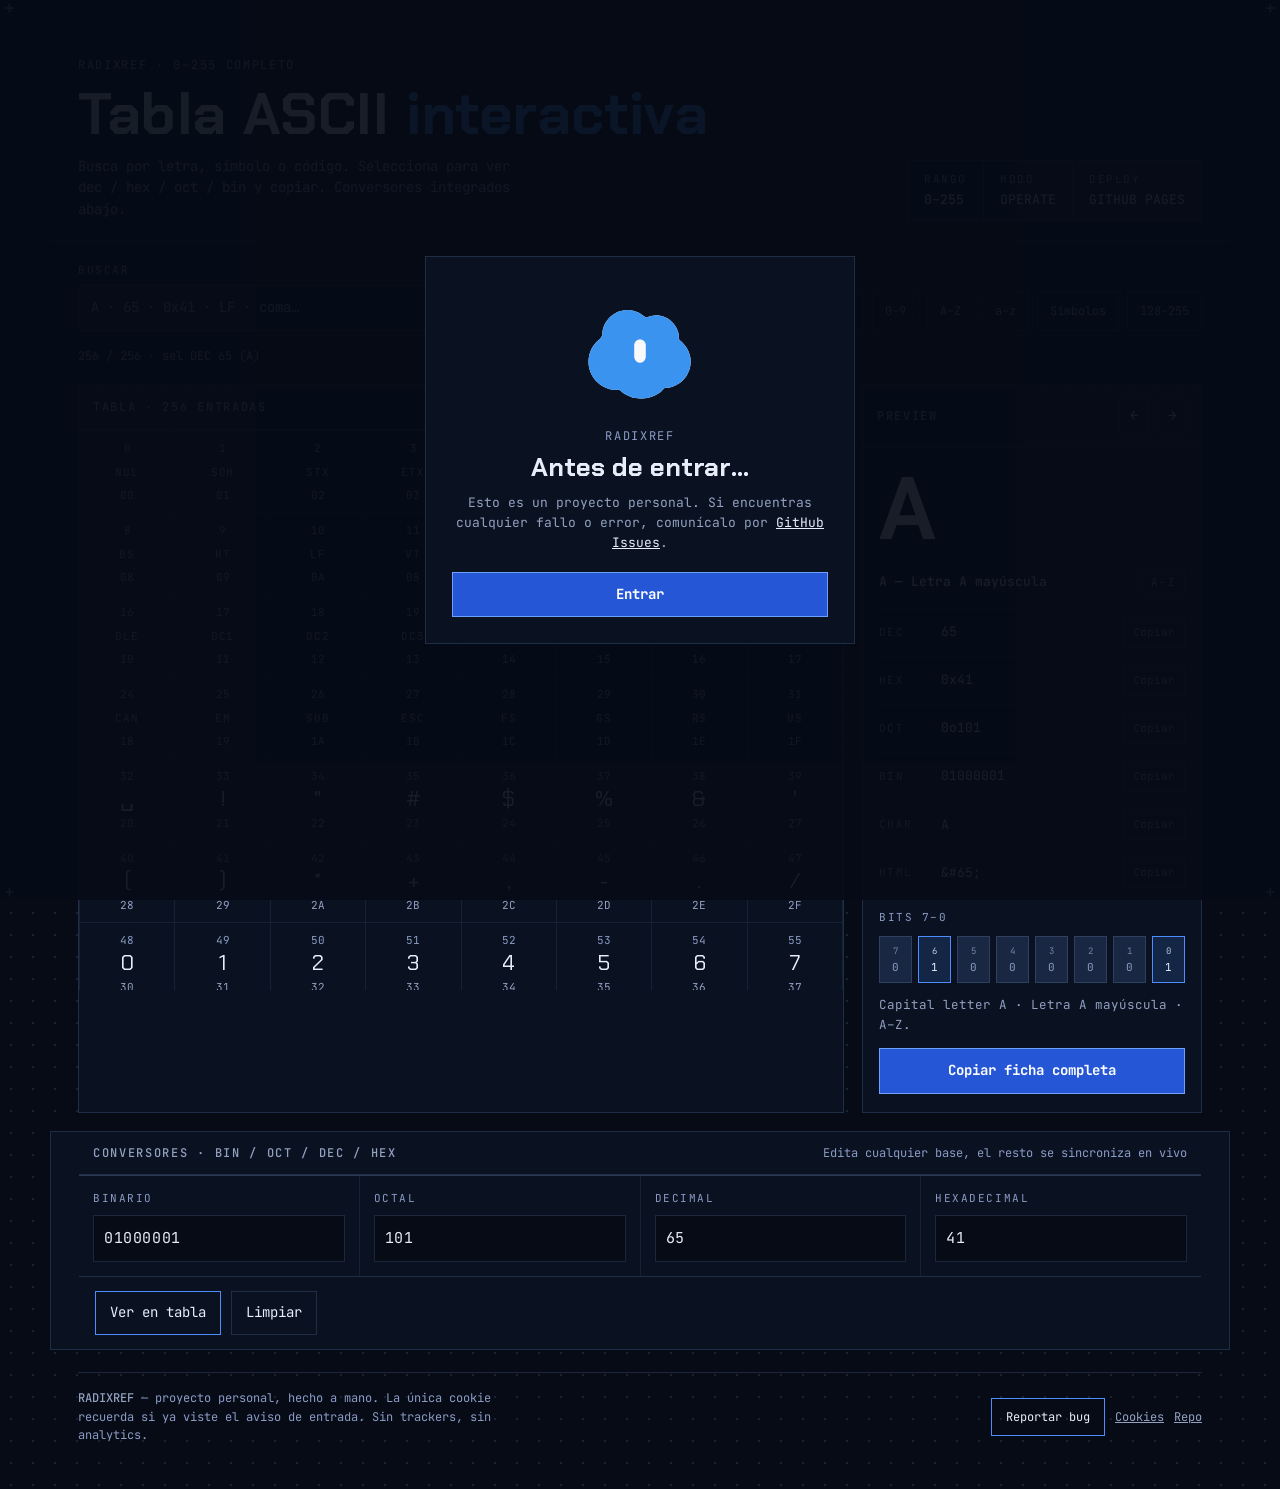
==== commit 0657f18f: "fix: splash[hidden] anulado por display:flex + footer y pagina cookies" ====
--- a/index.html
+++ b/index.html
@@ -118,7 +118,14 @@
 </section>
 
 <footer class="foot">
-  <p>RADIXREF V1 · ASCII 0–127 · estático sin backend · <a href="https://github.com/ElDiablo45/RadixRef">repo</a></p>
+  <div class="fgrid">
+    <p><strong>RADIXREF</strong> — proyecto personal, hecho a mano. La única cookie recuerda si ya viste el aviso de entrada. Sin trackers, sin analytics.</p>
+    <div class="fact">
+      <a class="btn" href="https://github.com/ElDiablo45/RadixRef/issues">Reportar bug</a>
+      <a href="cookies.html">Cookies</a>
+      <a href="https://github.com/ElDiablo45/RadixRef">Repo</a>
+    </div>
+  </div>
 </footer>
 
 <div id="toast" class="toast" role="status" aria-live="polite" hidden></div>
--- a/styles.css
+++ b/styles.css
@@ -101,9 +101,22 @@
 .convact button:first-child{border-color:var(--acc)}
 footer.foot{padding-top:22px;padding-bottom:44px;color:var(--dim);font-size:12px}
 footer a{color:var(--mut)}
+.fgrid{display:flex;flex-wrap:wrap;gap:14px;align-items:center;justify-content:space-between;border-top:1px solid var(--line);padding-top:16px}
+.fgrid p{margin:0;max-width:62ch}
+.fgrid strong{color:var(--mut);font-weight:500}
+.fact{display:flex;gap:10px;align-items:center}
+.btn{display:inline-block;border:1px solid var(--acc);color:var(--ink);font:inherit;font-size:12px;padding:9px 14px;text-decoration:none}
+.btn:hover{background:var(--acc-soft)}
+.doc{padding:20px 18px;color:var(--mut);font-size:13px;max-width:72ch}
+.doc p{margin:0 0 12px}
+.doc strong{color:var(--ink);font-weight:500}
+.doc a{color:var(--ink)}
+.doc ul{margin:0 0 12px;padding-left:20px}
+main.single{grid-template-columns:minmax(0,1fr)}
 .toast{position:fixed;left:50%;bottom:24px;transform:translateX(-50%);background:var(--raised);border:1px solid var(--acc);color:var(--ink);font:inherit;font-size:13px;padding:10px 16px;z-index:60}
 body.locked{overflow:hidden}
 .splash{position:fixed;inset:0;z-index:100;display:flex;align-items:center;justify-content:center;background:rgba(6,11,22,.92);padding:20px}
+.splash[hidden]{display:none!important}
 .splash.hide{opacity:0;transition:opacity .18s ease}
 .s-card{background:var(--panel);border:1px solid var(--line);max-width:430px;width:100%;padding:28px 26px 26px;text-align:center}
 .s-avatar{display:block;width:132px;margin:0 auto 4px;padding:0;background:transparent;border:0;cursor:pointer}
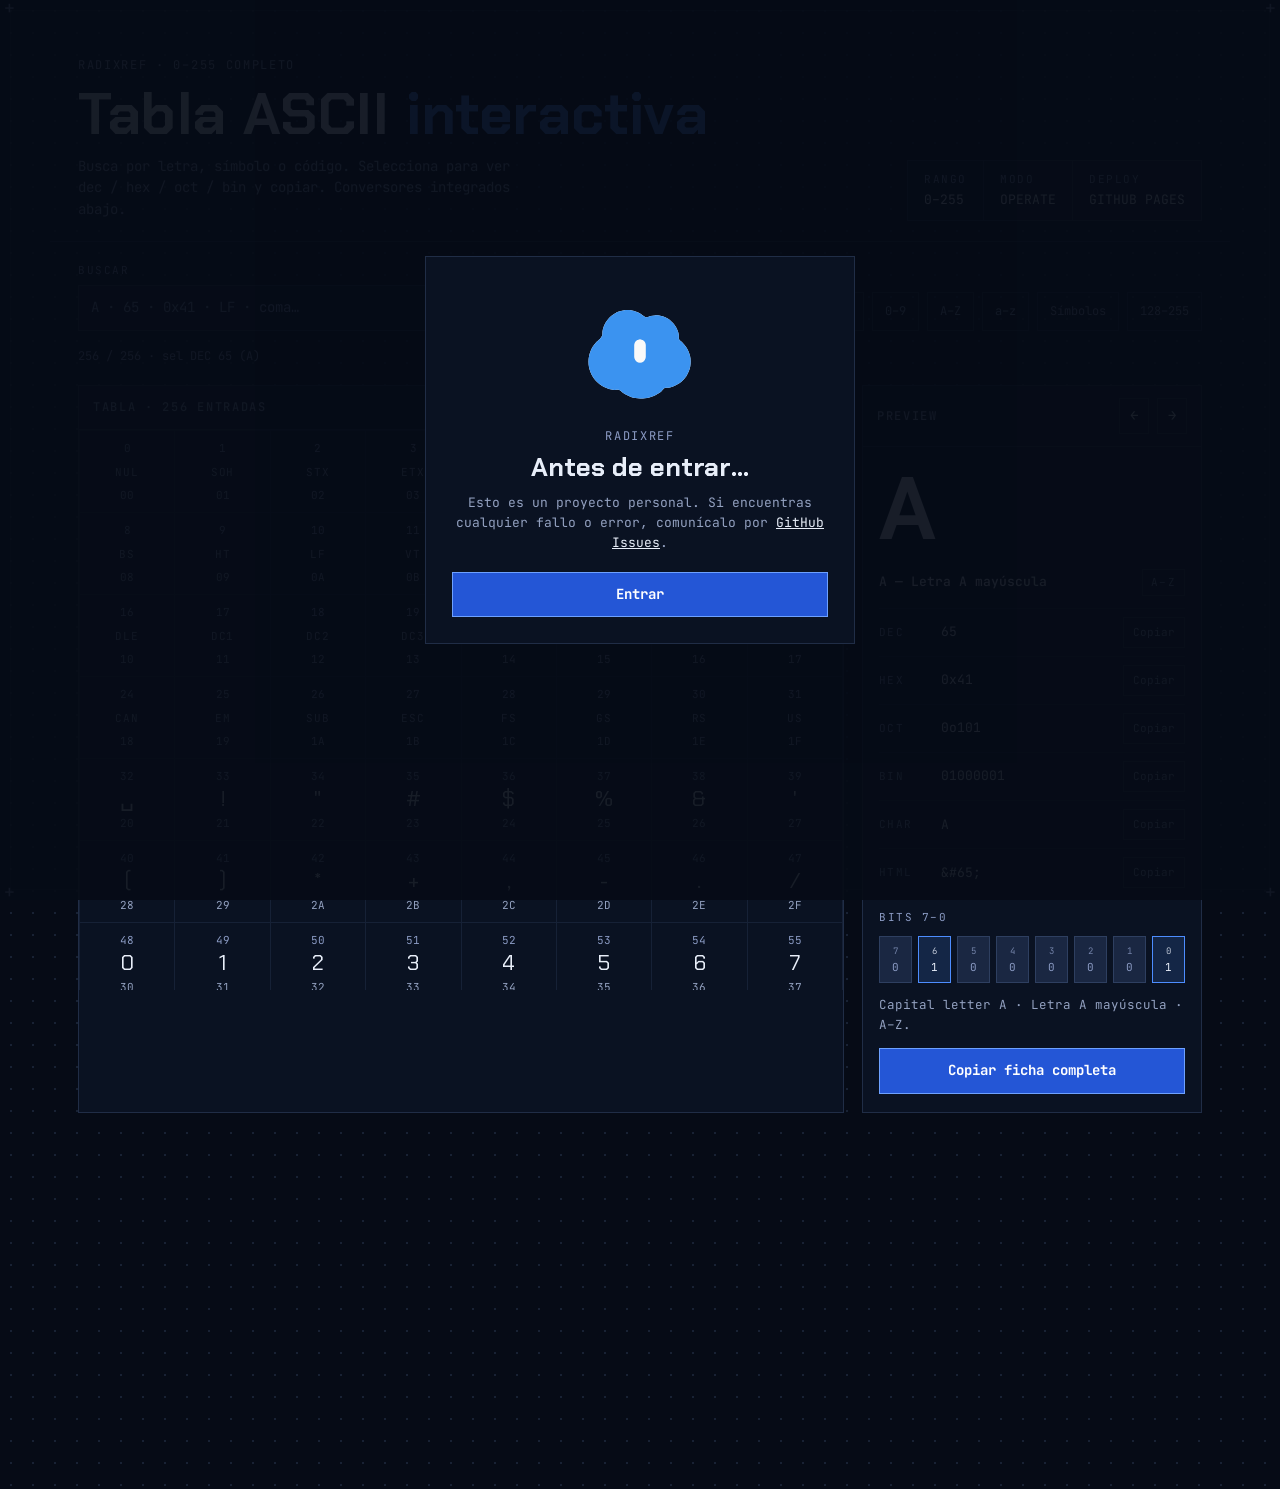
==== commit 7cb06fd0: "fix: buscar resetea filtro a Todos + empty muestra query (B con 0-9 activo daba 0)" ====
--- a/index.html
+++ b/index.html
@@ -7,19 +7,20 @@
 <meta name="description" content="Tabla ASCII completa e interactiva (0-255, incluye extendido CP437) con buscador, preview detallado y conversores binario, hexadecimal, octal y decimal. Estático, rápido, sin backend.">
 <link rel="preconnect" href="https://fonts.googleapis.com">
 <link rel="preconnect" href="https://fonts.gstatic.com" crossorigin>
-<link href="https://fonts.googleapis.com/css2?family=Chakra+Petch:wght@600;700&family=JetBrains+Mono:wght@400;500;700&display=swap" rel="stylesheet">
-<link rel="stylesheet" href="styles.css">
-<link rel="icon" type="image/svg+xml" href="assets/avatar.svg">
-<link rel="alternate icon" type="image/svg+xml" href="assets/avatar.svg">
+<link href="https://fonts.googleapis.com/css2?family=JetBrains+Mono:wght@400;500;700&display=swap" rel="stylesheet">
+<link rel="stylesheet" href="styles.css?v=2">
+<link rel="icon" type="image/svg+xml" href="assets/avatar.svg?v=2">
+<link rel="alternate icon" type="image/svg+xml" href="assets/avatar.svg?v=2">
+<noscript><style>.splash{display:none!important}</style></noscript>
 </head>
 <body>
 <div id="splash" class="splash" role="dialog" aria-modal="true" aria-labelledby="sTitle" hidden>
   <div class="s-card">
-    <button id="sAvatar" class="s-avatar" aria-label="Bloub te saluda"><svg width="250" height="250" viewBox="-125 -125 250 250" role="img" aria-label="Animated bloub avatar" xmlns="http://www.w3.org/2000/svg"><defs><mask id="bot-mask-ekd53h" maskUnits="userSpaceOnUse" x="-158" y="-158" width="316" height="316"><path d="M91.76 0.33C93.06 3.31 94.09 6.47 94.78 9.65C95.47 12.82 95.86 16.12 95.92 19.37C95.98 22.62 95.71 25.93 95.13 29.13C94.56 32.33 93.65 35.53 92.46 38.55C91.27 41.57 89.75 44.53 87.99 47.26C86.23 49.99 84.17 52.6 81.91 54.93C79.65 57.27 77.12 59.42 74.45 61.27C71.77 63.12 68.87 64.74 65.89 66.03C62.91 67.32 59.74 68.34 56.56 69.02C53.38 69.7 49.48 68.96 46.83 70.13C44.18 71.31 42.86 74.23 40.67 76.06C38.47 77.9 36.12 79.62 33.66 81.14C31.2 82.65 28.59 84.02 25.92 85.17C23.25 86.32 20.46 87.3 17.64 88.05C14.81 88.81 11.9 89.36 8.99 89.69C6.08 90.03 3.11 90.15 0.19 90.05C-2.74 89.95 -5.69 89.63 -8.56 89.11C-11.43 88.59 -14.29 87.84 -17.04 86.91C-19.78 85.98 -22.49 84.84 -25.05 83.53C-27.62 82.22 -30.07 80.66 -32.42 79.06C-34.78 77.46 -36.4 74.8 -39.16 73.94C-41.91 73.07 -45.7 74.19 -48.95 73.87C-52.2 73.55 -55.49 72.92 -58.64 72.01C-61.79 71.1 -64.93 69.87 -67.88 68.39C-70.82 66.91 -73.69 65.12 -76.32 63.12C-78.95 61.11 -81.45 58.82 -83.67 56.36C-85.89 53.9 -87.92 51.18 -89.65 48.35C-91.38 45.51 -92.87 42.47 -94.05 39.36C-95.23 36.26 -96.13 32.99 -96.71 29.72C-97.29 26.46 -97.57 23.08 -97.54 19.77C-97.51 16.46 -97.17 13.09 -96.53 9.85C-95.89 6.61 -94.93 3.38 -93.72 0.33C-92.5 -2.73 -90.97 -5.71 -89.23 -8.48C-87.48 -11.24 -85.45 -13.88 -83.25 -16.27C-81.05 -18.65 -77.97 -20.6 -76.03 -22.79C-74.09 -24.98 -72.47 -26.93 -71.62 -29.41C-70.77 -31.89 -71.4 -34.96 -70.93 -37.68C-70.46 -40.41 -69.74 -43.15 -68.8 -45.77C-67.86 -48.39 -66.67 -50.97 -65.28 -53.4C-63.89 -55.82 -62.25 -58.16 -60.45 -60.31C-58.66 -62.46 -56.63 -64.49 -54.48 -66.29C-52.33 -68.09 -49.98 -69.72 -47.55 -71.12C-45.12 -72.51 -42.52 -73.71 -39.89 -74.65C-37.26 -75.6 -34.5 -76.32 -31.75 -76.78C-29.01 -77.25 -26.18 -77.47 -23.41 -77.46C-20.64 -77.44 -17.83 -77.17 -15.13 -76.68C-12.43 -76.18 -9.74 -75.44 -7.18 -74.5C-4.63 -73.56 -2.14 -72.38 0.19 -71.04C2.51 -69.71 4.63 -67.64 6.77 -66.47C8.9 -65.3 10.71 -64.02 12.98 -64.01C15.26 -64 17.89 -65.83 20.43 -66.41C22.98 -66.98 25.63 -67.34 28.26 -67.45C30.89 -67.56 33.59 -67.43 36.21 -67.06C38.83 -66.69 41.47 -66.07 43.99 -65.23C46.51 -64.39 49.01 -63.3 51.34 -62C53.68 -60.71 55.93 -59.18 58 -57.48C60.06 -55.78 62 -53.86 63.72 -51.81C65.44 -49.76 66.99 -47.52 68.31 -45.19C69.62 -42.86 70.74 -40.37 71.61 -37.85C72.48 -35.32 73.12 -32.68 73.51 -30.04C73.9 -27.41 72.77 -24.44 73.96 -22.05C75.14 -19.65 78.45 -17.98 80.62 -15.67C82.79 -13.37 85.12 -10.89 86.98 -8.22C88.84 -5.55 90.46 -2.65 91.76 0.33Z" fill="#fff"/><path d="M-10.5 -11.5A10.5 10.5 0 0 1 0 -22L0 -22A10.5 10.5 0 0 1 10.5 -11.5L10.5 11.5A10.5 10.5 0 0 1 0 22L0 22A10.5 10.5 0 0 1 -10.5 11.5Z" class="oeil0" opacity="1" fill="#000"/><path d="M-10.5 -11.5A10.5 10.5 0 0 1 0 -22L0 -22A10.5 10.5 0 0 1 10.5 -11.5L10.5 11.5A10.5 10.5 0 0 1 0 22L0 22A10.5 10.5 0 0 1 -10.5 11.5Z" class="oeil1" opacity="1" fill="#000"/></mask></defs><g fill="none" stroke-linecap="round"></g><g opacity="1"><path d="M91.76 0.33C93.06 3.31 94.09 6.47 94.78 9.65C95.47 12.82 95.86 16.12 95.92 19.37C95.98 22.62 95.71 25.93 95.13 29.13C94.56 32.33 93.65 35.53 92.46 38.55C91.27 41.57 89.75 44.53 87.99 47.26C86.23 49.99 84.17 52.6 81.91 54.93C79.65 57.27 77.12 59.42 74.45 61.27C71.77 63.12 68.87 64.74 65.89 66.03C62.91 67.32 59.74 68.34 56.56 69.02C53.38 69.7 49.48 68.96 46.83 70.13C44.18 71.31 42.86 74.23 40.67 76.06C38.47 77.9 36.12 79.62 33.66 81.14C31.2 82.65 28.59 84.02 25.92 85.17C23.25 86.32 20.46 87.3 17.64 88.05C14.81 88.81 11.9 89.36 8.99 89.69C6.08 90.03 3.11 90.15 0.19 90.05C-2.74 89.95 -5.69 89.63 -8.56 89.11C-11.43 88.59 -14.29 87.84 -17.04 86.91C-19.78 85.98 -22.49 84.84 -25.05 83.53C-27.62 82.22 -30.07 80.66 -32.42 79.06C-34.78 77.46 -36.4 74.8 -39.16 73.94C-41.91 73.07 -45.7 74.19 -48.95 73.87C-52.2 73.55 -55.49 72.92 -58.64 72.01C-61.79 71.1 -64.93 69.87 -67.88 68.39C-70.82 66.91 -73.69 65.12 -76.32 63.12C-78.95 61.11 -81.45 58.82 -83.67 56.36C-85.89 53.9 -87.92 51.18 -89.65 48.35C-91.38 45.51 -92.87 42.47 -94.05 39.36C-95.23 36.26 -96.13 32.99 -96.71 29.72C-97.29 26.46 -97.57 23.08 -97.54 19.77C-97.51 16.46 -97.17 13.09 -96.53 9.85C-95.89 6.61 -94.93 3.38 -93.72 0.33C-92.5 -2.73 -90.97 -5.71 -89.23 -8.48C-87.48 -11.24 -85.45 -13.88 -83.25 -16.27C-81.05 -18.65 -77.97 -20.6 -76.03 -22.79C-74.09 -24.98 -72.47 -26.93 -71.62 -29.41C-70.77 -31.89 -71.4 -34.96 -70.93 -37.68C-70.46 -40.41 -69.74 -43.15 -68.8 -45.77C-67.86 -48.39 -66.67 -50.97 -65.28 -53.4C-63.89 -55.82 -62.25 -58.16 -60.45 -60.31C-58.66 -62.46 -56.63 -64.49 -54.48 -66.29C-52.33 -68.09 -49.98 -69.72 -47.55 -71.12C-45.12 -72.51 -42.52 -73.71 -39.89 -74.65C-37.26 -75.6 -34.5 -76.32 -31.75 -76.78C-29.01 -77.25 -26.18 -77.47 -23.41 -77.46C-20.64 -77.44 -17.83 -77.17 -15.13 -76.68C-12.43 -76.18 -9.74 -75.44 -7.18 -74.5C-4.63 -73.56 -2.14 -72.38 0.19 -71.04C2.51 -69.71 4.63 -67.64 6.77 -66.47C8.9 -65.3 10.71 -64.02 12.98 -64.01C15.26 -64 17.89 -65.83 20.43 -66.41C22.98 -66.98 25.63 -67.34 28.26 -67.45C30.89 -67.56 33.59 -67.43 36.21 -67.06C38.83 -66.69 41.47 -66.07 43.99 -65.23C46.51 -64.39 49.01 -63.3 51.34 -62C53.68 -60.71 55.93 -59.18 58 -57.48C60.06 -55.78 62 -53.86 63.72 -51.81C65.44 -49.76 66.99 -47.52 68.31 -45.19C69.62 -42.86 70.74 -40.37 71.61 -37.85C72.48 -35.32 73.12 -32.68 73.51 -30.04C73.9 -27.41 72.77 -24.44 73.96 -22.05C75.14 -19.65 78.45 -17.98 80.62 -15.67C82.79 -13.37 85.12 -10.89 86.98 -8.22C88.84 -5.55 90.46 -2.65 91.76 0.33Z" fill="#f9f9f9"/><g mask="url(#bot-mask-ekd53h)"><rect x="-158" y="-158" width="316" height="316" fill="#3b93f0"/></g></g><g></g><g fill="none" stroke-linecap="round"></g><style>.oeil0,.oeil1{transform-box:view-box;transform-origin:0 0;animation-duration:2.967s;animation-iteration-count:infinite;animation-timing-function:linear;animation-direction:alternate}.oeil0{animation-name:oeil0}.oeil1{animation-name:oeil1}@keyframes oeil0{0%{transform:matrix(0.98,-0.1,0.08,0.99,-12.57,-7.95)}1.124%{transform:matrix(0.98,-0.1,0.08,0.99,-12.57,-7.89)}2.247%{transform:matrix(0.98,-0.1,0.09,0.99,-12.58,-7.84)}3.371%{transform:matrix(0.98,-0.1,0.09,0.99,-12.6,-7.79)}4.494%{transform:matrix(0.98,-0.1,0.09,0.99,-12.62,-7.74)}5.618%{transform:matrix(0.98,-0.1,0.09,0.99,-12.65,-7.7)}6.742%{transform:matrix(0.98,-0.1,0.09,0.99,-12.69,-7.66)}7.865%{transform:matrix(0.98,-0.1,0.09,0.99,-12.73,-7.63)}8.989%{transform:matrix(0.98,-0.1,0.09,0.99,-12.78,-7.6)}10.112%{transform:matrix(0.98,-0.1,0.09,0.99,-12.83,-7.58)}11.236%{transform:matrix(0.98,-0.1,0.09,0.99,-12.9,-7.56)}12.36%{transform:matrix(0.98,-0.1,0.09,0.99,-12.96,-7.55)}13.483%{transform:matrix(0.98,-0.1,0.09,0.99,-13.03,-7.54)}14.607%{transform:matrix(0.98,-0.1,0.09,0.99,-13.1,-7.53)}15.73%{transform:matrix(0.98,-0.1,0.09,0.99,-13.17,-7.52)}16.854%{transform:matrix(0.98,-0.1,0.09,0.99,-13.24,-7.52)}17.978%{transform:matrix(0.98,-0.1,0.09,0.99,-13.31,-7.52)}19.101%{transform:matrix(0.98,-0.1,0.09,0.99,-13.38,-7.52)}20.225%{transform:matrix(0.98,-0.1,0.09,0.99,-13.44,-7.52)}21.348%{transform:matrix(0.98,-0.1,0.09,0.99,-13.51,-7.52)}22.472%{transform:matrix(0.98,-0.1,0.09,0.99,-13.57,-7.52)}23.596%{transform:matrix(0.98,-0.1,0.09,0.99,-13.62,-7.52)}24.719%{transform:matrix(0.98,-0.1,0.09,0.99,-13.67,-7.51)}25.843%{transform:matrix(0.98,-0.1,0.09,0.99,-13.72,-7.5)}26.966%{transform:matrix(0.98,-0.1,0.09,0.99,-13.76,-7.49)}28.09%{transform:matrix(0.98,-0.1,0.09,0.99,-13.8,-7.48)}29.213%{transform:matrix(0.98,-0.1,0.09,0.99,-13.83,-7.46)}30.337%{transform:matrix(0.98,-0.1,0.09,0.99,-13.86,-7.43)}31.461%{transform:matrix(0.98,-0.1,0.09,0.99,-13.89,-7.4)}32.584%{transform:matrix(0.98,-0.1,0.09,0.99,-13.92,-7.37)}33.708%{transform:matrix(0.98,-0.1,0.09,0.99,-13.95,-7.33)}34.831%{transform:matrix(0.98,-0.1,0.09,0.99,-13.98,-7.29)}35.955%{transform:matrix(0.98,-0.1,0.09,0.99,-14.01,-7.24)}37.079%{transform:matrix(0.98,-0.1,0.09,0.99,-14.04,-7.19)}38.202%{transform:matrix(0.98,-0.1,0.09,0.99,-14.08,-7.13)}39.326%{transform:matrix(0.98,-0.1,0.09,0.99,-14.12,-7.08)}40.449%{transform:matrix(0.98,-0.1,0.09,0.99,-14.16,-7.01)}41.573%{transform:matrix(0.98,-0.1,0.09,0.99,-14.21,-6.95)}42.697%{transform:matrix(0.98,-0.1,0.09,0.99,-14.26,-6.89)}43.82%{transform:matrix(0.98,-0.1,0.09,0.99,-14.32,-6.82)}44.944%{transform:matrix(0.98,-0.1,0.09,0.99,-14.39,-6.76)}46.067%{transform:matrix(0.98,-0.1,0.09,0.99,-14.46,-6.69)}47.191%{transform:matrix(0.98,-0.1,0.09,0.99,-14.54,-6.63)}48.315%{transform:matrix(0.98,-0.06,0.09,0.61,-14.61,-6.57)}49.438%{transform:matrix(0.98,-0.02,0.09,0.22,-14.69,-6.51)}50.562%{transform:matrix(0.98,-0.02,0.09,0.24,-14.78,-6.45)}51.685%{transform:matrix(0.98,-0.06,0.09,0.55,-14.86,-6.4)}52.809%{transform:matrix(0.98,-0.09,0.09,0.87,-14.93,-6.34)}53.933%{transform:matrix(0.98,-0.1,0.09,0.99,-15.01,-6.29)}55.056%{transform:matrix(0.98,-0.1,0.09,0.99,-15.08,-6.24)}56.18%{transform:matrix(0.98,-0.1,0.09,0.99,-15.14,-6.19)}57.303%{transform:matrix(0.98,-0.1,0.09,0.99,-15.19,-6.15)}58.427%{transform:matrix(0.98,-0.1,0.09,0.99,-15.24,-6.11)}59.551%{transform:matrix(0.98,-0.1,0.09,0.99,-15.3,-6.08)}60.674%{transform:matrix(0.98,-0.1,0.09,0.99,-15.34,-6.04)}61.798%{transform:matrix(0.98,-0.1,0.09,0.99,-15.37,-6.01)}62.921%{transform:matrix(0.98,-0.1,0.09,0.99,-15.37,-5.97)}64.045%{transform:matrix(0.98,-0.1,0.09,0.99,-15.36,-5.93)}65.169%{transform:matrix(0.98,-0.1,0.09,0.99,-15.32,-5.89)}66.292%{transform:matrix(0.98,-0.1,0.09,0.99,-15.26,-5.84)}67.416%{transform:matrix(0.98,-0.1,0.09,0.99,-15.18,-5.79)}68.539%{transform:matrix(0.98,-0.1,0.09,0.99,-15.08,-5.73)}69.663%{transform:matrix(0.98,-0.1,0.09,0.99,-14.97,-5.66)}70.787%{transform:matrix(0.98,-0.1,0.09,0.99,-14.83,-5.59)}71.91%{transform:matrix(0.98,-0.1,0.09,0.99,-14.68,-5.52)}73.034%{transform:matrix(0.98,-0.1,0.09,0.99,-14.52,-5.43)}74.157%{transform:matrix(0.98,-0.1,0.09,0.99,-14.35,-5.34)}75.281%{transform:matrix(0.98,-0.1,0.09,0.99,-14.17,-5.25)}76.404%{transform:matrix(0.98,-0.1,0.09,0.99,-13.99,-5.15)}77.528%{transform:matrix(0.98,-0.1,0.09,0.99,-13.81,-5.04)}78.652%{transform:matrix(0.98,-0.1,0.09,0.99,-13.62,-4.94)}79.775%{transform:matrix(0.98,-0.1,0.09,0.99,-13.45,-4.82)}80.899%{transform:matrix(0.98,-0.1,0.09,0.99,-13.27,-4.71)}82.022%{transform:matrix(0.98,-0.1,0.09,0.99,-13.11,-4.59)}83.146%{transform:matrix(0.98,-0.1,0.09,0.99,-12.96,-4.47)}84.27%{transform:matrix(0.98,-0.1,0.09,0.99,-12.83,-4.35)}85.393%{transform:matrix(0.98,-0.1,0.09,0.99,-12.71,-4.23)}86.517%{transform:matrix(0.98,-0.1,0.09,0.99,-12.61,-4.12)}87.64%{transform:matrix(0.98,-0.1,0.09,0.99,-12.52,-4.01)}88.764%{transform:matrix(0.98,-0.1,0.09,0.99,-12.46,-3.9)}89.888%{transform:matrix(0.98,-0.1,0.09,0.99,-12.42,-3.8)}91.011%{transform:matrix(0.98,-0.1,0.09,0.99,-12.4,-3.71)}92.135%{transform:matrix(0.98,-0.1,0.09,0.99,-12.4,-3.63)}93.258%{transform:matrix(0.98,-0.1,0.09,0.99,-12.45,-3.57)}94.382%{transform:matrix(0.98,-0.1,0.09,0.99,-12.52,-3.51)}95.506%{transform:matrix(0.98,-0.1,0.09,0.99,-12.6,-3.47)}96.629%{transform:matrix(0.98,-0.1,0.09,0.99,-12.69,-3.44)}97.753%{transform:matrix(0.98,-0.1,0.09,0.99,-12.79,-3.42)}98.876%{transform:matrix(0.98,-0.1,0.09,0.99,-12.9,-3.41)}100%{transform:matrix(0.98,-0.1,0.09,0.99,-13.01,-3.42)}}@keyframes oeil1{0%{transform:matrix(0.92,-0.03,0.08,0.99,30.73,-10.49)}1.124%{transform:matrix(0.92,-0.03,0.08,0.99,30.71,-10.45)}2.247%{transform:matrix(0.92,-0.03,0.09,0.99,30.68,-10.41)}3.371%{transform:matrix(0.92,-0.03,0.09,0.99,30.65,-10.38)}4.494%{transform:matrix(0.92,-0.03,0.09,0.99,30.61,-10.35)}5.618%{transform:matrix(0.92,-0.03,0.09,0.99,30.57,-10.33)}6.742%{transform:matrix(0.92,-0.03,0.09,0.99,30.52,-10.31)}7.865%{transform:matrix(0.92,-0.03,0.09,0.99,30.47,-10.3)}8.989%{transform:matrix(0.92,-0.04,0.09,0.99,30.41,-10.29)}10.112%{transform:matrix(0.92,-0.04,0.09,0.99,30.36,-10.28)}11.236%{transform:matrix(0.92,-0.04,0.09,0.99,30.29,-10.29)}12.36%{transform:matrix(0.92,-0.04,0.09,0.99,30.23,-10.29)}13.483%{transform:matrix(0.92,-0.04,0.09,0.99,30.17,-10.3)}14.607%{transform:matrix(0.92,-0.04,0.09,0.99,30.1,-10.31)}15.73%{transform:matrix(0.92,-0.04,0.09,0.99,30.03,-10.32)}16.854%{transform:matrix(0.92,-0.04,0.09,0.99,29.97,-10.34)}17.978%{transform:matrix(0.92,-0.04,0.09,0.99,29.91,-10.35)}19.101%{transform:matrix(0.92,-0.04,0.09,0.99,29.84,-10.37)}20.225%{transform:matrix(0.92,-0.04,0.09,0.99,29.78,-10.38)}21.348%{transform:matrix(0.92,-0.04,0.09,0.99,29.73,-10.4)}22.472%{transform:matrix(0.92,-0.04,0.09,0.99,29.68,-10.41)}23.596%{transform:matrix(0.92,-0.04,0.09,0.99,29.63,-10.42)}24.719%{transform:matrix(0.92,-0.04,0.09,0.99,29.58,-10.43)}25.843%{transform:matrix(0.92,-0.04,0.09,0.99,29.53,-10.43)}26.966%{transform:matrix(0.92,-0.04,0.09,0.99,29.49,-10.43)}28.09%{transform:matrix(0.92,-0.04,0.09,0.99,29.45,-10.42)}29.213%{transform:matrix(0.92,-0.04,0.09,0.99,29.42,-10.42)}30.337%{transform:matrix(0.92,-0.04,0.09,0.99,29.38,-10.4)}31.461%{transform:matrix(0.92,-0.04,0.09,0.99,29.34,-10.38)}32.584%{transform:matrix(0.92,-0.04,0.09,0.99,29.3,-10.36)}33.708%{transform:matrix(0.92,-0.04,0.09,0.99,29.26,-10.33)}34.831%{transform:matrix(0.92,-0.04,0.09,0.99,29.22,-10.3)}35.955%{transform:matrix(0.92,-0.04,0.09,0.99,29.17,-10.26)}37.079%{transform:matrix(0.92,-0.04,0.09,0.99,29.12,-10.23)}38.202%{transform:matrix(0.92,-0.04,0.09,0.99,29.06,-10.18)}39.326%{transform:matrix(0.93,-0.04,0.09,0.99,29,-10.14)}40.449%{transform:matrix(0.93,-0.04,0.09,0.99,28.93,-10.09)}41.573%{transform:matrix(0.93,-0.04,0.09,0.99,28.86,-10.05)}42.697%{transform:matrix(0.93,-0.04,0.09,0.99,28.77,-10)}43.82%{transform:matrix(0.93,-0.04,0.09,0.99,28.69,-9.95)}44.944%{transform:matrix(0.93,-0.04,0.09,0.99,28.59,-9.9)}46.067%{transform:matrix(0.93,-0.04,0.09,0.99,28.49,-9.86)}47.191%{transform:matrix(0.93,-0.04,0.09,0.99,28.39,-9.81)}48.315%{transform:matrix(0.93,-0.03,0.09,0.61,28.28,-9.77)}49.438%{transform:matrix(0.93,-0.01,0.09,0.22,28.18,-9.72)}50.562%{transform:matrix(0.93,-0.01,0.09,0.24,28.07,-9.68)}51.685%{transform:matrix(0.93,-0.02,0.09,0.55,27.96,-9.64)}52.809%{transform:matrix(0.93,-0.04,0.09,0.87,27.86,-9.6)}53.933%{transform:matrix(0.93,-0.04,0.09,0.99,27.76,-9.57)}55.056%{transform:matrix(0.93,-0.04,0.09,0.99,27.66,-9.53)}56.18%{transform:matrix(0.93,-0.04,0.09,0.99,27.58,-9.49)}57.303%{transform:matrix(0.93,-0.04,0.09,0.99,27.5,-9.46)}58.427%{transform:matrix(0.93,-0.04,0.09,0.99,27.43,-9.43)}59.551%{transform:matrix(0.93,-0.04,0.09,0.99,27.38,-9.39)}60.674%{transform:matrix(0.93,-0.04,0.09,0.99,27.34,-9.35)}61.798%{transform:matrix(0.93,-0.05,0.09,0.99,27.32,-9.31)}62.921%{transform:matrix(0.93,-0.05,0.09,0.99,27.31,-9.27)}64.045%{transform:matrix(0.93,-0.05,0.09,0.99,27.32,-9.23)}65.169%{transform:matrix(0.93,-0.05,0.09,0.99,27.35,-9.18)}66.292%{transform:matrix(0.93,-0.05,0.09,0.99,27.39,-9.12)}67.416%{transform:matrix(0.93,-0.05,0.09,0.99,27.45,-9.06)}68.539%{transform:matrix(0.93,-0.05,0.09,0.99,27.52,-9)}69.663%{transform:matrix(0.93,-0.05,0.09,0.99,27.61,-8.93)}70.787%{transform:matrix(0.93,-0.05,0.09,0.99,27.71,-8.85)}71.91%{transform:matrix(0.93,-0.05,0.09,0.99,27.82,-8.77)}73.034%{transform:matrix(0.93,-0.05,0.09,0.99,27.93,-8.68)}74.157%{transform:matrix(0.93,-0.05,0.09,0.99,28.06,-8.58)}75.281%{transform:matrix(0.93,-0.05,0.09,0.99,28.19,-8.48)}76.404%{transform:matrix(0.93,-0.05,0.09,0.99,28.45,-8.41)}77.528%{transform:matrix(0.92,-0.05,0.09,0.99,28.72,-8.34)}78.652%{transform:matrix(0.92,-0.05,0.09,0.99,28.99,-8.26)}79.775%{transform:matrix(0.92,-0.05,0.09,0.99,29.26,-8.18)}80.899%{transform:matrix(0.92,-0.05,0.09,0.99,29.52,-8.09)}82.022%{transform:matrix(0.92,-0.05,0.09,0.99,29.78,-8)}83.146%{transform:matrix(0.92,-0.05,0.09,0.99,30.03,-7.91)}84.27%{transform:matrix(0.92,-0.05,0.09,0.99,30.26,-7.82)}85.393%{transform:matrix(0.92,-0.05,0.09,0.99,30.47,-7.73)}86.517%{transform:matrix(0.92,-0.06,0.09,0.99,30.67,-7.64)}87.64%{transform:matrix(0.92,-0.06,0.09,0.99,30.84,-7.55)}88.764%{transform:matrix(0.92,-0.06,0.09,0.99,30.99,-7.46)}89.888%{transform:matrix(0.92,-0.06,0.09,0.99,31.11,-7.39)}91.011%{transform:matrix(0.92,-0.06,0.09,0.99,31.21,-7.31)}92.135%{transform:matrix(0.92,-0.06,0.09,0.99,31.29,-7.25)}93.258%{transform:matrix(0.92,-0.06,0.09,0.99,31.33,-7.19)}94.382%{transform:matrix(0.92,-0.06,0.09,0.99,31.35,-7.14)}95.506%{transform:matrix(0.92,-0.06,0.09,0.99,31.35,-7.1)}96.629%{transform:matrix(0.92,-0.06,0.09,0.99,31.32,-7.08)}97.753%{transform:matrix(0.92,-0.06,0.09,0.99,31.27,-7.06)}98.876%{transform:matrix(0.92,-0.06,0.09,0.99,31.2,-7.06)}100%{transform:matrix(0.92,-0.06,0.09,0.99,31.11,-7.08)}}</style></svg></button>
+    <button id="sAvatar" type="button" class="s-avatar" aria-label="Bloub te saluda"><svg width="250" height="250" viewBox="-125 -125 250 250" role="img" aria-label="Animated bloub avatar" xmlns="http://www.w3.org/2000/svg"><defs><mask id="bot-mask-ekd53h" maskUnits="userSpaceOnUse" x="-158" y="-158" width="316" height="316"><path d="M91.76 0.33C93.06 3.31 94.09 6.47 94.78 9.65C95.47 12.82 95.86 16.12 95.92 19.37C95.98 22.62 95.71 25.93 95.13 29.13C94.56 32.33 93.65 35.53 92.46 38.55C91.27 41.57 89.75 44.53 87.99 47.26C86.23 49.99 84.17 52.6 81.91 54.93C79.65 57.27 77.12 59.42 74.45 61.27C71.77 63.12 68.87 64.74 65.89 66.03C62.91 67.32 59.74 68.34 56.56 69.02C53.38 69.7 49.48 68.96 46.83 70.13C44.18 71.31 42.86 74.23 40.67 76.06C38.47 77.9 36.12 79.62 33.66 81.14C31.2 82.65 28.59 84.02 25.92 85.17C23.25 86.32 20.46 87.3 17.64 88.05C14.81 88.81 11.9 89.36 8.99 89.69C6.08 90.03 3.11 90.15 0.19 90.05C-2.74 89.95 -5.69 89.63 -8.56 89.11C-11.43 88.59 -14.29 87.84 -17.04 86.91C-19.78 85.98 -22.49 84.84 -25.05 83.53C-27.62 82.22 -30.07 80.66 -32.42 79.06C-34.78 77.46 -36.4 74.8 -39.16 73.94C-41.91 73.07 -45.7 74.19 -48.95 73.87C-52.2 73.55 -55.49 72.92 -58.64 72.01C-61.79 71.1 -64.93 69.87 -67.88 68.39C-70.82 66.91 -73.69 65.12 -76.32 63.12C-78.95 61.11 -81.45 58.82 -83.67 56.36C-85.89 53.9 -87.92 51.18 -89.65 48.35C-91.38 45.51 -92.87 42.47 -94.05 39.36C-95.23 36.26 -96.13 32.99 -96.71 29.72C-97.29 26.46 -97.57 23.08 -97.54 19.77C-97.51 16.46 -97.17 13.09 -96.53 9.85C-95.89 6.61 -94.93 3.38 -93.72 0.33C-92.5 -2.73 -90.97 -5.71 -89.23 -8.48C-87.48 -11.24 -85.45 -13.88 -83.25 -16.27C-81.05 -18.65 -77.97 -20.6 -76.03 -22.79C-74.09 -24.98 -72.47 -26.93 -71.62 -29.41C-70.77 -31.89 -71.4 -34.96 -70.93 -37.68C-70.46 -40.41 -69.74 -43.15 -68.8 -45.77C-67.86 -48.39 -66.67 -50.97 -65.28 -53.4C-63.89 -55.82 -62.25 -58.16 -60.45 -60.31C-58.66 -62.46 -56.63 -64.49 -54.48 -66.29C-52.33 -68.09 -49.98 -69.72 -47.55 -71.12C-45.12 -72.51 -42.52 -73.71 -39.89 -74.65C-37.26 -75.6 -34.5 -76.32 -31.75 -76.78C-29.01 -77.25 -26.18 -77.47 -23.41 -77.46C-20.64 -77.44 -17.83 -77.17 -15.13 -76.68C-12.43 -76.18 -9.74 -75.44 -7.18 -74.5C-4.63 -73.56 -2.14 -72.38 0.19 -71.04C2.51 -69.71 4.63 -67.64 6.77 -66.47C8.9 -65.3 10.71 -64.02 12.98 -64.01C15.26 -64 17.89 -65.83 20.43 -66.41C22.98 -66.98 25.63 -67.34 28.26 -67.45C30.89 -67.56 33.59 -67.43 36.21 -67.06C38.83 -66.69 41.47 -66.07 43.99 -65.23C46.51 -64.39 49.01 -63.3 51.34 -62C53.68 -60.71 55.93 -59.18 58 -57.48C60.06 -55.78 62 -53.86 63.72 -51.81C65.44 -49.76 66.99 -47.52 68.31 -45.19C69.62 -42.86 70.74 -40.37 71.61 -37.85C72.48 -35.32 73.12 -32.68 73.51 -30.04C73.9 -27.41 72.77 -24.44 73.96 -22.05C75.14 -19.65 78.45 -17.98 80.62 -15.67C82.79 -13.37 85.12 -10.89 86.98 -8.22C88.84 -5.55 90.46 -2.65 91.76 0.33Z" fill="#fff"/><path d="M-10.5 -11.5A10.5 10.5 0 0 1 0 -22L0 -22A10.5 10.5 0 0 1 10.5 -11.5L10.5 11.5A10.5 10.5 0 0 1 0 22L0 22A10.5 10.5 0 0 1 -10.5 11.5Z" class="oeil0" opacity="1" fill="#000"/><path d="M-10.5 -11.5A10.5 10.5 0 0 1 0 -22L0 -22A10.5 10.5 0 0 1 10.5 -11.5L10.5 11.5A10.5 10.5 0 0 1 0 22L0 22A10.5 10.5 0 0 1 -10.5 11.5Z" class="oeil1" opacity="1" fill="#000"/></mask></defs><g fill="none" stroke-linecap="round"></g><g opacity="1"><path d="M91.76 0.33C93.06 3.31 94.09 6.47 94.78 9.65C95.47 12.82 95.86 16.12 95.92 19.37C95.98 22.62 95.71 25.93 95.13 29.13C94.56 32.33 93.65 35.53 92.46 38.55C91.27 41.57 89.75 44.53 87.99 47.26C86.23 49.99 84.17 52.6 81.91 54.93C79.65 57.27 77.12 59.42 74.45 61.27C71.77 63.12 68.87 64.74 65.89 66.03C62.91 67.32 59.74 68.34 56.56 69.02C53.38 69.7 49.48 68.96 46.83 70.13C44.18 71.31 42.86 74.23 40.67 76.06C38.47 77.9 36.12 79.62 33.66 81.14C31.2 82.65 28.59 84.02 25.92 85.17C23.25 86.32 20.46 87.3 17.64 88.05C14.81 88.81 11.9 89.36 8.99 89.69C6.08 90.03 3.11 90.15 0.19 90.05C-2.74 89.95 -5.69 89.63 -8.56 89.11C-11.43 88.59 -14.29 87.84 -17.04 86.91C-19.78 85.98 -22.49 84.84 -25.05 83.53C-27.62 82.22 -30.07 80.66 -32.42 79.06C-34.78 77.46 -36.4 74.8 -39.16 73.94C-41.91 73.07 -45.7 74.19 -48.95 73.87C-52.2 73.55 -55.49 72.92 -58.64 72.01C-61.79 71.1 -64.93 69.87 -67.88 68.39C-70.82 66.91 -73.69 65.12 -76.32 63.12C-78.95 61.11 -81.45 58.82 -83.67 56.36C-85.89 53.9 -87.92 51.18 -89.65 48.35C-91.38 45.51 -92.87 42.47 -94.05 39.36C-95.23 36.26 -96.13 32.99 -96.71 29.72C-97.29 26.46 -97.57 23.08 -97.54 19.77C-97.51 16.46 -97.17 13.09 -96.53 9.85C-95.89 6.61 -94.93 3.38 -93.72 0.33C-92.5 -2.73 -90.97 -5.71 -89.23 -8.48C-87.48 -11.24 -85.45 -13.88 -83.25 -16.27C-81.05 -18.65 -77.97 -20.6 -76.03 -22.79C-74.09 -24.98 -72.47 -26.93 -71.62 -29.41C-70.77 -31.89 -71.4 -34.96 -70.93 -37.68C-70.46 -40.41 -69.74 -43.15 -68.8 -45.77C-67.86 -48.39 -66.67 -50.97 -65.28 -53.4C-63.89 -55.82 -62.25 -58.16 -60.45 -60.31C-58.66 -62.46 -56.63 -64.49 -54.48 -66.29C-52.33 -68.09 -49.98 -69.72 -47.55 -71.12C-45.12 -72.51 -42.52 -73.71 -39.89 -74.65C-37.26 -75.6 -34.5 -76.32 -31.75 -76.78C-29.01 -77.25 -26.18 -77.47 -23.41 -77.46C-20.64 -77.44 -17.83 -77.17 -15.13 -76.68C-12.43 -76.18 -9.74 -75.44 -7.18 -74.5C-4.63 -73.56 -2.14 -72.38 0.19 -71.04C2.51 -69.71 4.63 -67.64 6.77 -66.47C8.9 -65.3 10.71 -64.02 12.98 -64.01C15.26 -64 17.89 -65.83 20.43 -66.41C22.98 -66.98 25.63 -67.34 28.26 -67.45C30.89 -67.56 33.59 -67.43 36.21 -67.06C38.83 -66.69 41.47 -66.07 43.99 -65.23C46.51 -64.39 49.01 -63.3 51.34 -62C53.68 -60.71 55.93 -59.18 58 -57.48C60.06 -55.78 62 -53.86 63.72 -51.81C65.44 -49.76 66.99 -47.52 68.31 -45.19C69.62 -42.86 70.74 -40.37 71.61 -37.85C72.48 -35.32 73.12 -32.68 73.51 -30.04C73.9 -27.41 72.77 -24.44 73.96 -22.05C75.14 -19.65 78.45 -17.98 80.62 -15.67C82.79 -13.37 85.12 -10.89 86.98 -8.22C88.84 -5.55 90.46 -2.65 91.76 0.33Z" fill="#f9f9f9"/><g mask="url(#bot-mask-ekd53h)"><rect x="-158" y="-158" width="316" height="316" fill="#3b93f0"/></g></g><g></g><g fill="none" stroke-linecap="round"></g><style>.oeil0,.oeil1{transform-box:view-box;transform-origin:0 0;animation-duration:2.967s;animation-iteration-count:infinite;animation-timing-function:linear;animation-direction:alternate}.oeil0{animation-name:oeil0}.oeil1{animation-name:oeil1}@keyframes oeil0{0%{transform:matrix(0.98,-0.1,0.08,0.99,-12.57,-7.95)}1.124%{transform:matrix(0.98,-0.1,0.08,0.99,-12.57,-7.89)}2.247%{transform:matrix(0.98,-0.1,0.09,0.99,-12.58,-7.84)}3.371%{transform:matrix(0.98,-0.1,0.09,0.99,-12.6,-7.79)}4.494%{transform:matrix(0.98,-0.1,0.09,0.99,-12.62,-7.74)}5.618%{transform:matrix(0.98,-0.1,0.09,0.99,-12.65,-7.7)}6.742%{transform:matrix(0.98,-0.1,0.09,0.99,-12.69,-7.66)}7.865%{transform:matrix(0.98,-0.1,0.09,0.99,-12.73,-7.63)}8.989%{transform:matrix(0.98,-0.1,0.09,0.99,-12.78,-7.6)}10.112%{transform:matrix(0.98,-0.1,0.09,0.99,-12.83,-7.58)}11.236%{transform:matrix(0.98,-0.1,0.09,0.99,-12.9,-7.56)}12.36%{transform:matrix(0.98,-0.1,0.09,0.99,-12.96,-7.55)}13.483%{transform:matrix(0.98,-0.1,0.09,0.99,-13.03,-7.54)}14.607%{transform:matrix(0.98,-0.1,0.09,0.99,-13.1,-7.53)}15.73%{transform:matrix(0.98,-0.1,0.09,0.99,-13.17,-7.52)}16.854%{transform:matrix(0.98,-0.1,0.09,0.99,-13.24,-7.52)}17.978%{transform:matrix(0.98,-0.1,0.09,0.99,-13.31,-7.52)}19.101%{transform:matrix(0.98,-0.1,0.09,0.99,-13.38,-7.52)}20.225%{transform:matrix(0.98,-0.1,0.09,0.99,-13.44,-7.52)}21.348%{transform:matrix(0.98,-0.1,0.09,0.99,-13.51,-7.52)}22.472%{transform:matrix(0.98,-0.1,0.09,0.99,-13.57,-7.52)}23.596%{transform:matrix(0.98,-0.1,0.09,0.99,-13.62,-7.52)}24.719%{transform:matrix(0.98,-0.1,0.09,0.99,-13.67,-7.51)}25.843%{transform:matrix(0.98,-0.1,0.09,0.99,-13.72,-7.5)}26.966%{transform:matrix(0.98,-0.1,0.09,0.99,-13.76,-7.49)}28.09%{transform:matrix(0.98,-0.1,0.09,0.99,-13.8,-7.48)}29.213%{transform:matrix(0.98,-0.1,0.09,0.99,-13.83,-7.46)}30.337%{transform:matrix(0.98,-0.1,0.09,0.99,-13.86,-7.43)}31.461%{transform:matrix(0.98,-0.1,0.09,0.99,-13.89,-7.4)}32.584%{transform:matrix(0.98,-0.1,0.09,0.99,-13.92,-7.37)}33.708%{transform:matrix(0.98,-0.1,0.09,0.99,-13.95,-7.33)}34.831%{transform:matrix(0.98,-0.1,0.09,0.99,-13.98,-7.29)}35.955%{transform:matrix(0.98,-0.1,0.09,0.99,-14.01,-7.24)}37.079%{transform:matrix(0.98,-0.1,0.09,0.99,-14.04,-7.19)}38.202%{transform:matrix(0.98,-0.1,0.09,0.99,-14.08,-7.13)}39.326%{transform:matrix(0.98,-0.1,0.09,0.99,-14.12,-7.08)}40.449%{transform:matrix(0.98,-0.1,0.09,0.99,-14.16,-7.01)}41.573%{transform:matrix(0.98,-0.1,0.09,0.99,-14.21,-6.95)}42.697%{transform:matrix(0.98,-0.1,0.09,0.99,-14.26,-6.89)}43.82%{transform:matrix(0.98,-0.1,0.09,0.99,-14.32,-6.82)}44.944%{transform:matrix(0.98,-0.1,0.09,0.99,-14.39,-6.76)}46.067%{transform:matrix(0.98,-0.1,0.09,0.99,-14.46,-6.69)}47.191%{transform:matrix(0.98,-0.1,0.09,0.99,-14.54,-6.63)}48.315%{transform:matrix(0.98,-0.06,0.09,0.61,-14.61,-6.57)}49.438%{transform:matrix(0.98,-0.02,0.09,0.22,-14.69,-6.51)}50.562%{transform:matrix(0.98,-0.02,0.09,0.24,-14.78,-6.45)}51.685%{transform:matrix(0.98,-0.06,0.09,0.55,-14.86,-6.4)}52.809%{transform:matrix(0.98,-0.09,0.09,0.87,-14.93,-6.34)}53.933%{transform:matrix(0.98,-0.1,0.09,0.99,-15.01,-6.29)}55.056%{transform:matrix(0.98,-0.1,0.09,0.99,-15.08,-6.24)}56.18%{transform:matrix(0.98,-0.1,0.09,0.99,-15.14,-6.19)}57.303%{transform:matrix(0.98,-0.1,0.09,0.99,-15.19,-6.15)}58.427%{transform:matrix(0.98,-0.1,0.09,0.99,-15.24,-6.11)}59.551%{transform:matrix(0.98,-0.1,0.09,0.99,-15.3,-6.08)}60.674%{transform:matrix(0.98,-0.1,0.09,0.99,-15.34,-6.04)}61.798%{transform:matrix(0.98,-0.1,0.09,0.99,-15.37,-6.01)}62.921%{transform:matrix(0.98,-0.1,0.09,0.99,-15.37,-5.97)}64.045%{transform:matrix(0.98,-0.1,0.09,0.99,-15.36,-5.93)}65.169%{transform:matrix(0.98,-0.1,0.09,0.99,-15.32,-5.89)}66.292%{transform:matrix(0.98,-0.1,0.09,0.99,-15.26,-5.84)}67.416%{transform:matrix(0.98,-0.1,0.09,0.99,-15.18,-5.79)}68.539%{transform:matrix(0.98,-0.1,0.09,0.99,-15.08,-5.73)}69.663%{transform:matrix(0.98,-0.1,0.09,0.99,-14.97,-5.66)}70.787%{transform:matrix(0.98,-0.1,0.09,0.99,-14.83,-5.59)}71.91%{transform:matrix(0.98,-0.1,0.09,0.99,-14.68,-5.52)}73.034%{transform:matrix(0.98,-0.1,0.09,0.99,-14.52,-5.43)}74.157%{transform:matrix(0.98,-0.1,0.09,0.99,-14.35,-5.34)}75.281%{transform:matrix(0.98,-0.1,0.09,0.99,-14.17,-5.25)}76.404%{transform:matrix(0.98,-0.1,0.09,0.99,-13.99,-5.15)}77.528%{transform:matrix(0.98,-0.1,0.09,0.99,-13.81,-5.04)}78.652%{transform:matrix(0.98,-0.1,0.09,0.99,-13.62,-4.94)}79.775%{transform:matrix(0.98,-0.1,0.09,0.99,-13.45,-4.82)}80.899%{transform:matrix(0.98,-0.1,0.09,0.99,-13.27,-4.71)}82.022%{transform:matrix(0.98,-0.1,0.09,0.99,-13.11,-4.59)}83.146%{transform:matrix(0.98,-0.1,0.09,0.99,-12.96,-4.47)}84.27%{transform:matrix(0.98,-0.1,0.09,0.99,-12.83,-4.35)}85.393%{transform:matrix(0.98,-0.1,0.09,0.99,-12.71,-4.23)}86.517%{transform:matrix(0.98,-0.1,0.09,0.99,-12.61,-4.12)}87.64%{transform:matrix(0.98,-0.1,0.09,0.99,-12.52,-4.01)}88.764%{transform:matrix(0.98,-0.1,0.09,0.99,-12.46,-3.9)}89.888%{transform:matrix(0.98,-0.1,0.09,0.99,-12.42,-3.8)}91.011%{transform:matrix(0.98,-0.1,0.09,0.99,-12.4,-3.71)}92.135%{transform:matrix(0.98,-0.1,0.09,0.99,-12.4,-3.63)}93.258%{transform:matrix(0.98,-0.1,0.09,0.99,-12.45,-3.57)}94.382%{transform:matrix(0.98,-0.1,0.09,0.99,-12.52,-3.51)}95.506%{transform:matrix(0.98,-0.1,0.09,0.99,-12.6,-3.47)}96.629%{transform:matrix(0.98,-0.1,0.09,0.99,-12.69,-3.44)}97.753%{transform:matrix(0.98,-0.1,0.09,0.99,-12.79,-3.42)}98.876%{transform:matrix(0.98,-0.1,0.09,0.99,-12.9,-3.41)}100%{transform:matrix(0.98,-0.1,0.09,0.99,-13.01,-3.42)}}@keyframes oeil1{0%{transform:matrix(0.92,-0.03,0.08,0.99,30.73,-10.49)}1.124%{transform:matrix(0.92,-0.03,0.08,0.99,30.71,-10.45)}2.247%{transform:matrix(0.92,-0.03,0.09,0.99,30.68,-10.41)}3.371%{transform:matrix(0.92,-0.03,0.09,0.99,30.65,-10.38)}4.494%{transform:matrix(0.92,-0.03,0.09,0.99,30.61,-10.35)}5.618%{transform:matrix(0.92,-0.03,0.09,0.99,30.57,-10.33)}6.742%{transform:matrix(0.92,-0.03,0.09,0.99,30.52,-10.31)}7.865%{transform:matrix(0.92,-0.03,0.09,0.99,30.47,-10.3)}8.989%{transform:matrix(0.92,-0.04,0.09,0.99,30.41,-10.29)}10.112%{transform:matrix(0.92,-0.04,0.09,0.99,30.36,-10.28)}11.236%{transform:matrix(0.92,-0.04,0.09,0.99,30.29,-10.29)}12.36%{transform:matrix(0.92,-0.04,0.09,0.99,30.23,-10.29)}13.483%{transform:matrix(0.92,-0.04,0.09,0.99,30.17,-10.3)}14.607%{transform:matrix(0.92,-0.04,0.09,0.99,30.1,-10.31)}15.73%{transform:matrix(0.92,-0.04,0.09,0.99,30.03,-10.32)}16.854%{transform:matrix(0.92,-0.04,0.09,0.99,29.97,-10.34)}17.978%{transform:matrix(0.92,-0.04,0.09,0.99,29.91,-10.35)}19.101%{transform:matrix(0.92,-0.04,0.09,0.99,29.84,-10.37)}20.225%{transform:matrix(0.92,-0.04,0.09,0.99,29.78,-10.38)}21.348%{transform:matrix(0.92,-0.04,0.09,0.99,29.73,-10.4)}22.472%{transform:matrix(0.92,-0.04,0.09,0.99,29.68,-10.41)}23.596%{transform:matrix(0.92,-0.04,0.09,0.99,29.63,-10.42)}24.719%{transform:matrix(0.92,-0.04,0.09,0.99,29.58,-10.43)}25.843%{transform:matrix(0.92,-0.04,0.09,0.99,29.53,-10.43)}26.966%{transform:matrix(0.92,-0.04,0.09,0.99,29.49,-10.43)}28.09%{transform:matrix(0.92,-0.04,0.09,0.99,29.45,-10.42)}29.213%{transform:matrix(0.92,-0.04,0.09,0.99,29.42,-10.42)}30.337%{transform:matrix(0.92,-0.04,0.09,0.99,29.38,-10.4)}31.461%{transform:matrix(0.92,-0.04,0.09,0.99,29.34,-10.38)}32.584%{transform:matrix(0.92,-0.04,0.09,0.99,29.3,-10.36)}33.708%{transform:matrix(0.92,-0.04,0.09,0.99,29.26,-10.33)}34.831%{transform:matrix(0.92,-0.04,0.09,0.99,29.22,-10.3)}35.955%{transform:matrix(0.92,-0.04,0.09,0.99,29.17,-10.26)}37.079%{transform:matrix(0.92,-0.04,0.09,0.99,29.12,-10.23)}38.202%{transform:matrix(0.92,-0.04,0.09,0.99,29.06,-10.18)}39.326%{transform:matrix(0.93,-0.04,0.09,0.99,29,-10.14)}40.449%{transform:matrix(0.93,-0.04,0.09,0.99,28.93,-10.09)}41.573%{transform:matrix(0.93,-0.04,0.09,0.99,28.86,-10.05)}42.697%{transform:matrix(0.93,-0.04,0.09,0.99,28.77,-10)}43.82%{transform:matrix(0.93,-0.04,0.09,0.99,28.69,-9.95)}44.944%{transform:matrix(0.93,-0.04,0.09,0.99,28.59,-9.9)}46.067%{transform:matrix(0.93,-0.04,0.09,0.99,28.49,-9.86)}47.191%{transform:matrix(0.93,-0.04,0.09,0.99,28.39,-9.81)}48.315%{transform:matrix(0.93,-0.03,0.09,0.61,28.28,-9.77)}49.438%{transform:matrix(0.93,-0.01,0.09,0.22,28.18,-9.72)}50.562%{transform:matrix(0.93,-0.01,0.09,0.24,28.07,-9.68)}51.685%{transform:matrix(0.93,-0.02,0.09,0.55,27.96,-9.64)}52.809%{transform:matrix(0.93,-0.04,0.09,0.87,27.86,-9.6)}53.933%{transform:matrix(0.93,-0.04,0.09,0.99,27.76,-9.57)}55.056%{transform:matrix(0.93,-0.04,0.09,0.99,27.66,-9.53)}56.18%{transform:matrix(0.93,-0.04,0.09,0.99,27.58,-9.49)}57.303%{transform:matrix(0.93,-0.04,0.09,0.99,27.5,-9.46)}58.427%{transform:matrix(0.93,-0.04,0.09,0.99,27.43,-9.43)}59.551%{transform:matrix(0.93,-0.04,0.09,0.99,27.38,-9.39)}60.674%{transform:matrix(0.93,-0.04,0.09,0.99,27.34,-9.35)}61.798%{transform:matrix(0.93,-0.05,0.09,0.99,27.32,-9.31)}62.921%{transform:matrix(0.93,-0.05,0.09,0.99,27.31,-9.27)}64.045%{transform:matrix(0.93,-0.05,0.09,0.99,27.32,-9.23)}65.169%{transform:matrix(0.93,-0.05,0.09,0.99,27.35,-9.18)}66.292%{transform:matrix(0.93,-0.05,0.09,0.99,27.39,-9.12)}67.416%{transform:matrix(0.93,-0.05,0.09,0.99,27.45,-9.06)}68.539%{transform:matrix(0.93,-0.05,0.09,0.99,27.52,-9)}69.663%{transform:matrix(0.93,-0.05,0.09,0.99,27.61,-8.93)}70.787%{transform:matrix(0.93,-0.05,0.09,0.99,27.71,-8.85)}71.91%{transform:matrix(0.93,-0.05,0.09,0.99,27.82,-8.77)}73.034%{transform:matrix(0.93,-0.05,0.09,0.99,27.93,-8.68)}74.157%{transform:matrix(0.93,-0.05,0.09,0.99,28.06,-8.58)}75.281%{transform:matrix(0.93,-0.05,0.09,0.99,28.19,-8.48)}76.404%{transform:matrix(0.93,-0.05,0.09,0.99,28.45,-8.41)}77.528%{transform:matrix(0.92,-0.05,0.09,0.99,28.72,-8.34)}78.652%{transform:matrix(0.92,-0.05,0.09,0.99,28.99,-8.26)}79.775%{transform:matrix(0.92,-0.05,0.09,0.99,29.26,-8.18)}80.899%{transform:matrix(0.92,-0.05,0.09,0.99,29.52,-8.09)}82.022%{transform:matrix(0.92,-0.05,0.09,0.99,29.78,-8)}83.146%{transform:matrix(0.92,-0.05,0.09,0.99,30.03,-7.91)}84.27%{transform:matrix(0.92,-0.05,0.09,0.99,30.26,-7.82)}85.393%{transform:matrix(0.92,-0.05,0.09,0.99,30.47,-7.73)}86.517%{transform:matrix(0.92,-0.06,0.09,0.99,30.67,-7.64)}87.64%{transform:matrix(0.92,-0.06,0.09,0.99,30.84,-7.55)}88.764%{transform:matrix(0.92,-0.06,0.09,0.99,30.99,-7.46)}89.888%{transform:matrix(0.92,-0.06,0.09,0.99,31.11,-7.39)}91.011%{transform:matrix(0.92,-0.06,0.09,0.99,31.21,-7.31)}92.135%{transform:matrix(0.92,-0.06,0.09,0.99,31.29,-7.25)}93.258%{transform:matrix(0.92,-0.06,0.09,0.99,31.33,-7.19)}94.382%{transform:matrix(0.92,-0.06,0.09,0.99,31.35,-7.14)}95.506%{transform:matrix(0.92,-0.06,0.09,0.99,31.35,-7.1)}96.629%{transform:matrix(0.92,-0.06,0.09,0.99,31.32,-7.08)}97.753%{transform:matrix(0.92,-0.06,0.09,0.99,31.27,-7.06)}98.876%{transform:matrix(0.92,-0.06,0.09,0.99,31.2,-7.06)}100%{transform:matrix(0.92,-0.06,0.09,0.99,31.11,-7.08)}}</style></svg></button>
     <p class="s-kicker">RADIXREF</p>
     <h2 id="sTitle">Antes de entrar…</h2>
     <p class="s-text">Esto es un proyecto personal. Si encuentras cualquier fallo o error, comunícalo por <a href="https://github.com/ElDiablo45/RadixRef/issues">GitHub Issues</a>.</p>
-    <button id="sEnter" class="primary s-enter">Entrar</button>
+    <button id="sEnter" type="button" class="primary s-enter">Entrar</button>
   </div>
 </div>
 <a class="skip" href="#tabla">Saltar a la tabla</a>
@@ -65,7 +66,7 @@
     </div>
     <div id="tabla" class="grid" role="listbox" aria-label="Tabla ASCII 0 a 255" tabindex="0"></div>
     <div id="empty" class="empty" hidden>
-      <p>Sin resultados para esa búsqueda.</p>
+      <p>Sin resultados para <strong id="emptyQ"></strong>.</p>
       <button id="reset">Limpiar búsqueda</button>
     </div>
   </section>
@@ -129,7 +130,7 @@
 </footer>
 
 <div id="toast" class="toast" role="status" aria-live="polite" hidden></div>
-<script src="splash.js"></script>
-<script src="app.js"></script>
+<script src="splash.js?v=2"></script>
+<script src="app.js?v=2"></script>
 </body>
 </html>
--- a/styles.css
+++ b/styles.css
@@ -1,3 +1,6 @@
+@font-face{font-family:"Chakra Petch";font-style:normal;font-weight:400;font-display:swap;src:url("assets/fonts/chakra-petch-400.woff2") format("woff2")}
+@font-face{font-family:"Chakra Petch";font-style:normal;font-weight:600;font-display:swap;src:url("assets/fonts/chakra-petch-600.woff2") format("woff2")}
+@font-face{font-family:"Chakra Petch";font-style:normal;font-weight:700;font-display:swap;src:url("assets/fonts/chakra-petch-700.woff2") format("woff2")}
 :root{
   --ground:#060b16;
   --panel:#0a1222;
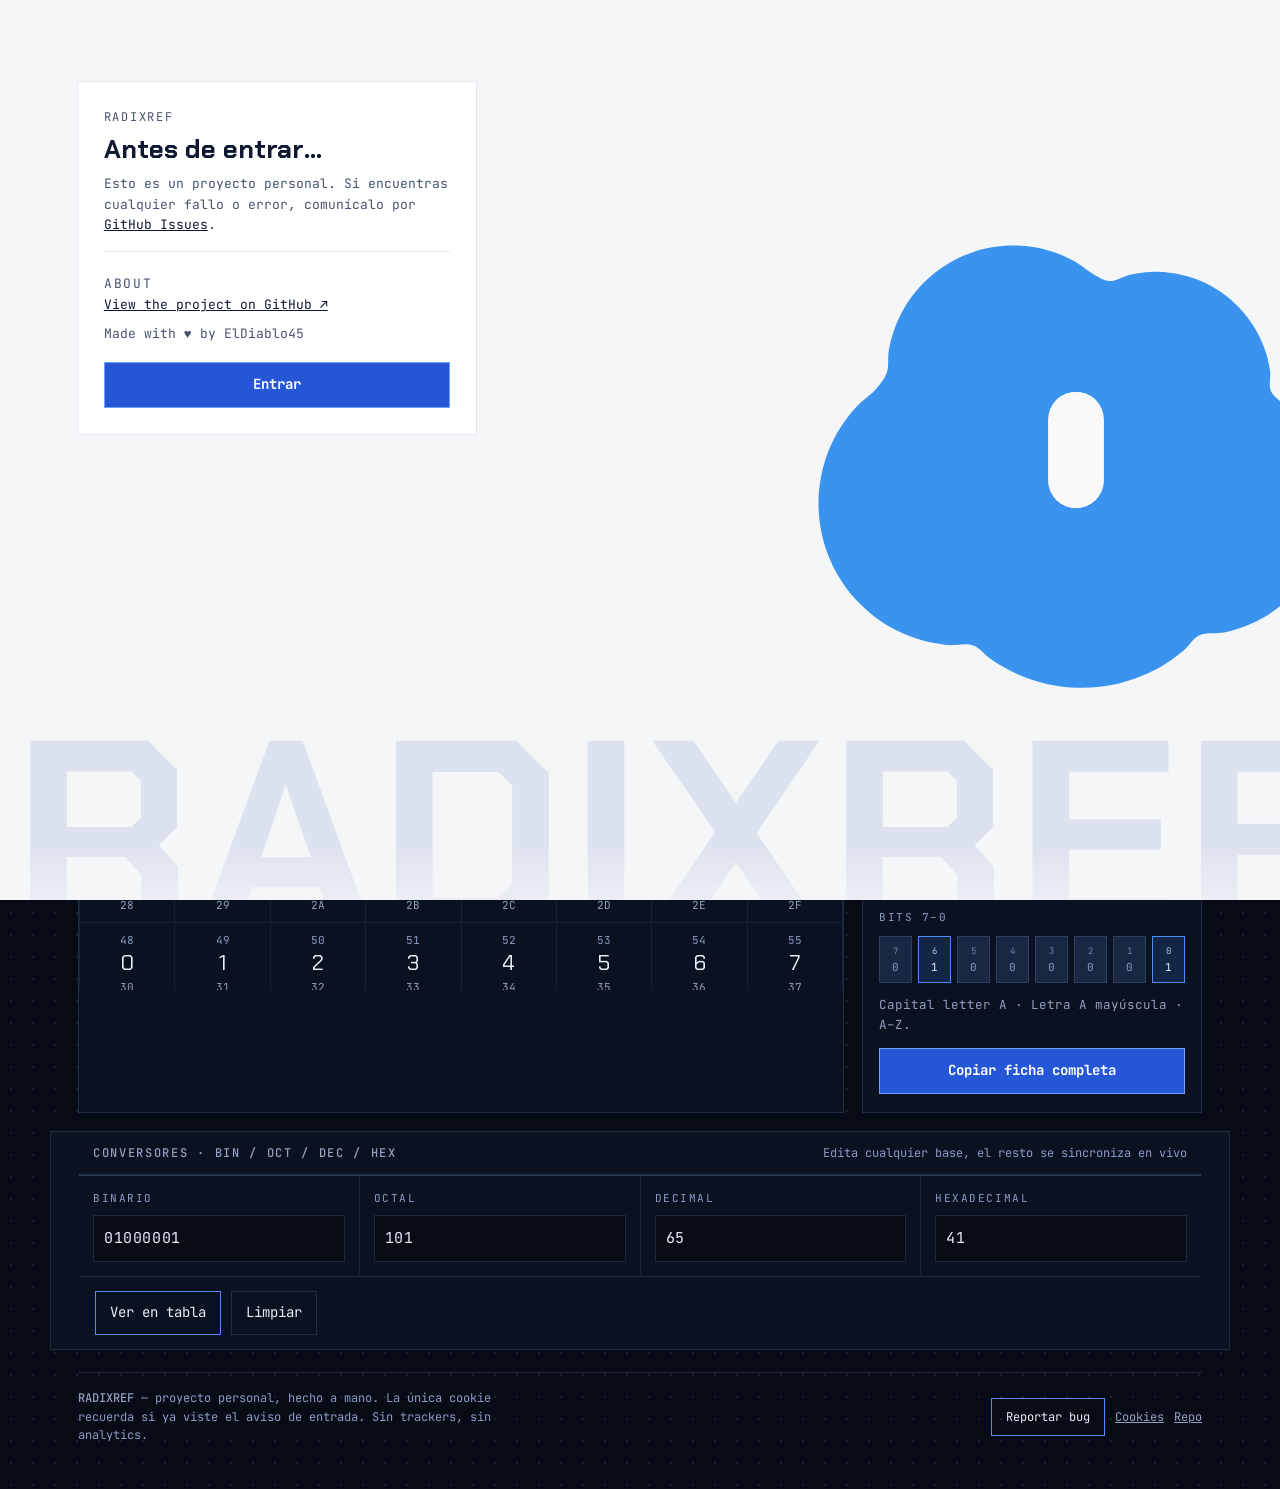
==== commit 1585e0f5: "feat: splash mundo claro bloub (ojos siguen cursor, about, RADIXREF colosal)" ====
--- a/index.html
+++ b/index.html
@@ -8,18 +8,24 @@
 <link rel="preconnect" href="https://fonts.googleapis.com">
 <link rel="preconnect" href="https://fonts.gstatic.com" crossorigin>
 <link href="https://fonts.googleapis.com/css2?family=JetBrains+Mono:wght@400;500;700&display=swap" rel="stylesheet">
-<link rel="stylesheet" href="styles.css?v=2">
+<link rel="stylesheet" href="styles.css?v=3">
 <link rel="icon" type="image/svg+xml" href="assets/avatar.svg?v=2">
 <link rel="alternate icon" type="image/svg+xml" href="assets/avatar.svg?v=2">
 <noscript><style>.splash{display:none!important}</style></noscript>
 </head>
 <body>
 <div id="splash" class="splash" role="dialog" aria-modal="true" aria-labelledby="sTitle" hidden>
+  <div id="sAvatar" class="s-bloub" role="button" tabindex="0" aria-label="Bloub te saluda"><svg width="250" height="250" viewBox="-125 -125 250 250" role="img" aria-label="Animated bloub avatar" xmlns="http://www.w3.org/2000/svg"><defs><mask id="bot-mask-ekd53h" maskUnits="userSpaceOnUse" x="-158" y="-158" width="316" height="316"><path d="M91.76 0.33C93.06 3.31 94.09 6.47 94.78 9.65C95.47 12.82 95.86 16.12 95.92 19.37C95.98 22.62 95.71 25.93 95.13 29.13C94.56 32.33 93.65 35.53 92.46 38.55C91.27 41.57 89.75 44.53 87.99 47.26C86.23 49.99 84.17 52.6 81.91 54.93C79.65 57.27 77.12 59.42 74.45 61.27C71.77 63.12 68.87 64.74 65.89 66.03C62.91 67.32 59.74 68.34 56.56 69.02C53.38 69.7 49.48 68.96 46.83 70.13C44.18 71.31 42.86 74.23 40.67 76.06C38.47 77.9 36.12 79.62 33.66 81.14C31.2 82.65 28.59 84.02 25.92 85.17C23.25 86.32 20.46 87.3 17.64 88.05C14.81 88.81 11.9 89.36 8.99 89.69C6.08 90.03 3.11 90.15 0.19 90.05C-2.74 89.95 -5.69 89.63 -8.56 89.11C-11.43 88.59 -14.29 87.84 -17.04 86.91C-19.78 85.98 -22.49 84.84 -25.05 83.53C-27.62 82.22 -30.07 80.66 -32.42 79.06C-34.78 77.46 -36.4 74.8 -39.16 73.94C-41.91 73.07 -45.7 74.19 -48.95 73.87C-52.2 73.55 -55.49 72.92 -58.64 72.01C-61.79 71.1 -64.93 69.87 -67.88 68.39C-70.82 66.91 -73.69 65.12 -76.32 63.12C-78.95 61.11 -81.45 58.82 -83.67 56.36C-85.89 53.9 -87.92 51.18 -89.65 48.35C-91.38 45.51 -92.87 42.47 -94.05 39.36C-95.23 36.26 -96.13 32.99 -96.71 29.72C-97.29 26.46 -97.57 23.08 -97.54 19.77C-97.51 16.46 -97.17 13.09 -96.53 9.85C-95.89 6.61 -94.93 3.38 -93.72 0.33C-92.5 -2.73 -90.97 -5.71 -89.23 -8.48C-87.48 -11.24 -85.45 -13.88 -83.25 -16.27C-81.05 -18.65 -77.97 -20.6 -76.03 -22.79C-74.09 -24.98 -72.47 -26.93 -71.62 -29.41C-70.77 -31.89 -71.4 -34.96 -70.93 -37.68C-70.46 -40.41 -69.74 -43.15 -68.8 -45.77C-67.86 -48.39 -66.67 -50.97 -65.28 -53.4C-63.89 -55.82 -62.25 -58.16 -60.45 -60.31C-58.66 -62.46 -56.63 -64.49 -54.48 -66.29C-52.33 -68.09 -49.98 -69.72 -47.55 -71.12C-45.12 -72.51 -42.52 -73.71 -39.89 -74.65C-37.26 -75.6 -34.5 -76.32 -31.75 -76.78C-29.01 -77.25 -26.18 -77.47 -23.41 -77.46C-20.64 -77.44 -17.83 -77.17 -15.13 -76.68C-12.43 -76.18 -9.74 -75.44 -7.18 -74.5C-4.63 -73.56 -2.14 -72.38 0.19 -71.04C2.51 -69.71 4.63 -67.64 6.77 -66.47C8.9 -65.3 10.71 -64.02 12.98 -64.01C15.26 -64 17.89 -65.83 20.43 -66.41C22.98 -66.98 25.63 -67.34 28.26 -67.45C30.89 -67.56 33.59 -67.43 36.21 -67.06C38.83 -66.69 41.47 -66.07 43.99 -65.23C46.51 -64.39 49.01 -63.3 51.34 -62C53.68 -60.71 55.93 -59.18 58 -57.48C60.06 -55.78 62 -53.86 63.72 -51.81C65.44 -49.76 66.99 -47.52 68.31 -45.19C69.62 -42.86 70.74 -40.37 71.61 -37.85C72.48 -35.32 73.12 -32.68 73.51 -30.04C73.9 -27.41 72.77 -24.44 73.96 -22.05C75.14 -19.65 78.45 -17.98 80.62 -15.67C82.79 -13.37 85.12 -10.89 86.98 -8.22C88.84 -5.55 90.46 -2.65 91.76 0.33Z" fill="#fff"/><path d="M-10.5 -11.5A10.5 10.5 0 0 1 0 -22L0 -22A10.5 10.5 0 0 1 10.5 -11.5L10.5 11.5A10.5 10.5 0 0 1 0 22L0 22A10.5 10.5 0 0 1 -10.5 11.5Z" class="oeil0" opacity="1" fill="#000"/><path d="M-10.5 -11.5A10.5 10.5 0 0 1 0 -22L0 -22A10.5 10.5 0 0 1 10.5 -11.5L10.5 11.5A10.5 10.5 0 0 1 0 22L0 22A10.5 10.5 0 0 1 -10.5 11.5Z" class="oeil1" opacity="1" fill="#000"/></mask></defs><g fill="none" stroke-linecap="round"></g><g opacity="1"><path d="M91.76 0.33C93.06 3.31 94.09 6.47 94.78 9.65C95.47 12.82 95.86 16.12 95.92 19.37C95.98 22.62 95.71 25.93 95.13 29.13C94.56 32.33 93.65 35.53 92.46 38.55C91.27 41.57 89.75 44.53 87.99 47.26C86.23 49.99 84.17 52.6 81.91 54.93C79.65 57.27 77.12 59.42 74.45 61.27C71.77 63.12 68.87 64.74 65.89 66.03C62.91 67.32 59.74 68.34 56.56 69.02C53.38 69.7 49.48 68.96 46.83 70.13C44.18 71.31 42.86 74.23 40.67 76.06C38.47 77.9 36.12 79.62 33.66 81.14C31.2 82.65 28.59 84.02 25.92 85.17C23.25 86.32 20.46 87.3 17.64 88.05C14.81 88.81 11.9 89.36 8.99 89.69C6.08 90.03 3.11 90.15 0.19 90.05C-2.74 89.95 -5.69 89.63 -8.56 89.11C-11.43 88.59 -14.29 87.84 -17.04 86.91C-19.78 85.98 -22.49 84.84 -25.05 83.53C-27.62 82.22 -30.07 80.66 -32.42 79.06C-34.78 77.46 -36.4 74.8 -39.16 73.94C-41.91 73.07 -45.7 74.19 -48.95 73.87C-52.2 73.55 -55.49 72.92 -58.64 72.01C-61.79 71.1 -64.93 69.87 -67.88 68.39C-70.82 66.91 -73.69 65.12 -76.32 63.12C-78.95 61.11 -81.45 58.82 -83.67 56.36C-85.89 53.9 -87.92 51.18 -89.65 48.35C-91.38 45.51 -92.87 42.47 -94.05 39.36C-95.23 36.26 -96.13 32.99 -96.71 29.72C-97.29 26.46 -97.57 23.08 -97.54 19.77C-97.51 16.46 -97.17 13.09 -96.53 9.85C-95.89 6.61 -94.93 3.38 -93.72 0.33C-92.5 -2.73 -90.97 -5.71 -89.23 -8.48C-87.48 -11.24 -85.45 -13.88 -83.25 -16.27C-81.05 -18.65 -77.97 -20.6 -76.03 -22.79C-74.09 -24.98 -72.47 -26.93 -71.62 -29.41C-70.77 -31.89 -71.4 -34.96 -70.93 -37.68C-70.46 -40.41 -69.74 -43.15 -68.8 -45.77C-67.86 -48.39 -66.67 -50.97 -65.28 -53.4C-63.89 -55.82 -62.25 -58.16 -60.45 -60.31C-58.66 -62.46 -56.63 -64.49 -54.48 -66.29C-52.33 -68.09 -49.98 -69.72 -47.55 -71.12C-45.12 -72.51 -42.52 -73.71 -39.89 -74.65C-37.26 -75.6 -34.5 -76.32 -31.75 -76.78C-29.01 -77.25 -26.18 -77.47 -23.41 -77.46C-20.64 -77.44 -17.83 -77.17 -15.13 -76.68C-12.43 -76.18 -9.74 -75.44 -7.18 -74.5C-4.63 -73.56 -2.14 -72.38 0.19 -71.04C2.51 -69.71 4.63 -67.64 6.77 -66.47C8.9 -65.3 10.71 -64.02 12.98 -64.01C15.26 -64 17.89 -65.83 20.43 -66.41C22.98 -66.98 25.63 -67.34 28.26 -67.45C30.89 -67.56 33.59 -67.43 36.21 -67.06C38.83 -66.69 41.47 -66.07 43.99 -65.23C46.51 -64.39 49.01 -63.3 51.34 -62C53.68 -60.71 55.93 -59.18 58 -57.48C60.06 -55.78 62 -53.86 63.72 -51.81C65.44 -49.76 66.99 -47.52 68.31 -45.19C69.62 -42.86 70.74 -40.37 71.61 -37.85C72.48 -35.32 73.12 -32.68 73.51 -30.04C73.9 -27.41 72.77 -24.44 73.96 -22.05C75.14 -19.65 78.45 -17.98 80.62 -15.67C82.79 -13.37 85.12 -10.89 86.98 -8.22C88.84 -5.55 90.46 -2.65 91.76 0.33Z" fill="#f9f9f9"/><g mask="url(#bot-mask-ekd53h)"><rect x="-158" y="-158" width="316" height="316" fill="#3b93f0"/></g></g><g></g><g fill="none" stroke-linecap="round"></g><style>.oeil0,.oeil1{transform-box:view-box;transform-origin:0 0;animation-duration:2.967s;animation-iteration-count:infinite;animation-timing-function:linear;animation-direction:alternate}.oeil0{animation-name:oeil0}.oeil1{animation-name:oeil1}@keyframes oeil0{0%{transform:matrix(0.98,-0.1,0.08,0.99,-12.57,-7.95)}1.124%{transform:matrix(0.98,-0.1,0.08,0.99,-12.57,-7.89)}2.247%{transform:matrix(0.98,-0.1,0.09,0.99,-12.58,-7.84)}3.371%{transform:matrix(0.98,-0.1,0.09,0.99,-12.6,-7.79)}4.494%{transform:matrix(0.98,-0.1,0.09,0.99,-12.62,-7.74)}5.618%{transform:matrix(0.98,-0.1,0.09,0.99,-12.65,-7.7)}6.742%{transform:matrix(0.98,-0.1,0.09,0.99,-12.69,-7.66)}7.865%{transform:matrix(0.98,-0.1,0.09,0.99,-12.73,-7.63)}8.989%{transform:matrix(0.98,-0.1,0.09,0.99,-12.78,-7.6)}10.112%{transform:matrix(0.98,-0.1,0.09,0.99,-12.83,-7.58)}11.236%{transform:matrix(0.98,-0.1,0.09,0.99,-12.9,-7.56)}12.36%{transform:matrix(0.98,-0.1,0.09,0.99,-12.96,-7.55)}13.483%{transform:matrix(0.98,-0.1,0.09,0.99,-13.03,-7.54)}14.607%{transform:matrix(0.98,-0.1,0.09,0.99,-13.1,-7.53)}15.73%{transform:matrix(0.98,-0.1,0.09,0.99,-13.17,-7.52)}16.854%{transform:matrix(0.98,-0.1,0.09,0.99,-13.24,-7.52)}17.978%{transform:matrix(0.98,-0.1,0.09,0.99,-13.31,-7.52)}19.101%{transform:matrix(0.98,-0.1,0.09,0.99,-13.38,-7.52)}20.225%{transform:matrix(0.98,-0.1,0.09,0.99,-13.44,-7.52)}21.348%{transform:matrix(0.98,-0.1,0.09,0.99,-13.51,-7.52)}22.472%{transform:matrix(0.98,-0.1,0.09,0.99,-13.57,-7.52)}23.596%{transform:matrix(0.98,-0.1,0.09,0.99,-13.62,-7.52)}24.719%{transform:matrix(0.98,-0.1,0.09,0.99,-13.67,-7.51)}25.843%{transform:matrix(0.98,-0.1,0.09,0.99,-13.72,-7.5)}26.966%{transform:matrix(0.98,-0.1,0.09,0.99,-13.76,-7.49)}28.09%{transform:matrix(0.98,-0.1,0.09,0.99,-13.8,-7.48)}29.213%{transform:matrix(0.98,-0.1,0.09,0.99,-13.83,-7.46)}30.337%{transform:matrix(0.98,-0.1,0.09,0.99,-13.86,-7.43)}31.461%{transform:matrix(0.98,-0.1,0.09,0.99,-13.89,-7.4)}32.584%{transform:matrix(0.98,-0.1,0.09,0.99,-13.92,-7.37)}33.708%{transform:matrix(0.98,-0.1,0.09,0.99,-13.95,-7.33)}34.831%{transform:matrix(0.98,-0.1,0.09,0.99,-13.98,-7.29)}35.955%{transform:matrix(0.98,-0.1,0.09,0.99,-14.01,-7.24)}37.079%{transform:matrix(0.98,-0.1,0.09,0.99,-14.04,-7.19)}38.202%{transform:matrix(0.98,-0.1,0.09,0.99,-14.08,-7.13)}39.326%{transform:matrix(0.98,-0.1,0.09,0.99,-14.12,-7.08)}40.449%{transform:matrix(0.98,-0.1,0.09,0.99,-14.16,-7.01)}41.573%{transform:matrix(0.98,-0.1,0.09,0.99,-14.21,-6.95)}42.697%{transform:matrix(0.98,-0.1,0.09,0.99,-14.26,-6.89)}43.82%{transform:matrix(0.98,-0.1,0.09,0.99,-14.32,-6.82)}44.944%{transform:matrix(0.98,-0.1,0.09,0.99,-14.39,-6.76)}46.067%{transform:matrix(0.98,-0.1,0.09,0.99,-14.46,-6.69)}47.191%{transform:matrix(0.98,-0.1,0.09,0.99,-14.54,-6.63)}48.315%{transform:matrix(0.98,-0.06,0.09,0.61,-14.61,-6.57)}49.438%{transform:matrix(0.98,-0.02,0.09,0.22,-14.69,-6.51)}50.562%{transform:matrix(0.98,-0.02,0.09,0.24,-14.78,-6.45)}51.685%{transform:matrix(0.98,-0.06,0.09,0.55,-14.86,-6.4)}52.809%{transform:matrix(0.98,-0.09,0.09,0.87,-14.93,-6.34)}53.933%{transform:matrix(0.98,-0.1,0.09,0.99,-15.01,-6.29)}55.056%{transform:matrix(0.98,-0.1,0.09,0.99,-15.08,-6.24)}56.18%{transform:matrix(0.98,-0.1,0.09,0.99,-15.14,-6.19)}57.303%{transform:matrix(0.98,-0.1,0.09,0.99,-15.19,-6.15)}58.427%{transform:matrix(0.98,-0.1,0.09,0.99,-15.24,-6.11)}59.551%{transform:matrix(0.98,-0.1,0.09,0.99,-15.3,-6.08)}60.674%{transform:matrix(0.98,-0.1,0.09,0.99,-15.34,-6.04)}61.798%{transform:matrix(0.98,-0.1,0.09,0.99,-15.37,-6.01)}62.921%{transform:matrix(0.98,-0.1,0.09,0.99,-15.37,-5.97)}64.045%{transform:matrix(0.98,-0.1,0.09,0.99,-15.36,-5.93)}65.169%{transform:matrix(0.98,-0.1,0.09,0.99,-15.32,-5.89)}66.292%{transform:matrix(0.98,-0.1,0.09,0.99,-15.26,-5.84)}67.416%{transform:matrix(0.98,-0.1,0.09,0.99,-15.18,-5.79)}68.539%{transform:matrix(0.98,-0.1,0.09,0.99,-15.08,-5.73)}69.663%{transform:matrix(0.98,-0.1,0.09,0.99,-14.97,-5.66)}70.787%{transform:matrix(0.98,-0.1,0.09,0.99,-14.83,-5.59)}71.91%{transform:matrix(0.98,-0.1,0.09,0.99,-14.68,-5.52)}73.034%{transform:matrix(0.98,-0.1,0.09,0.99,-14.52,-5.43)}74.157%{transform:matrix(0.98,-0.1,0.09,0.99,-14.35,-5.34)}75.281%{transform:matrix(0.98,-0.1,0.09,0.99,-14.17,-5.25)}76.404%{transform:matrix(0.98,-0.1,0.09,0.99,-13.99,-5.15)}77.528%{transform:matrix(0.98,-0.1,0.09,0.99,-13.81,-5.04)}78.652%{transform:matrix(0.98,-0.1,0.09,0.99,-13.62,-4.94)}79.775%{transform:matrix(0.98,-0.1,0.09,0.99,-13.45,-4.82)}80.899%{transform:matrix(0.98,-0.1,0.09,0.99,-13.27,-4.71)}82.022%{transform:matrix(0.98,-0.1,0.09,0.99,-13.11,-4.59)}83.146%{transform:matrix(0.98,-0.1,0.09,0.99,-12.96,-4.47)}84.27%{transform:matrix(0.98,-0.1,0.09,0.99,-12.83,-4.35)}85.393%{transform:matrix(0.98,-0.1,0.09,0.99,-12.71,-4.23)}86.517%{transform:matrix(0.98,-0.1,0.09,0.99,-12.61,-4.12)}87.64%{transform:matrix(0.98,-0.1,0.09,0.99,-12.52,-4.01)}88.764%{transform:matrix(0.98,-0.1,0.09,0.99,-12.46,-3.9)}89.888%{transform:matrix(0.98,-0.1,0.09,0.99,-12.42,-3.8)}91.011%{transform:matrix(0.98,-0.1,0.09,0.99,-12.4,-3.71)}92.135%{transform:matrix(0.98,-0.1,0.09,0.99,-12.4,-3.63)}93.258%{transform:matrix(0.98,-0.1,0.09,0.99,-12.45,-3.57)}94.382%{transform:matrix(0.98,-0.1,0.09,0.99,-12.52,-3.51)}95.506%{transform:matrix(0.98,-0.1,0.09,0.99,-12.6,-3.47)}96.629%{transform:matrix(0.98,-0.1,0.09,0.99,-12.69,-3.44)}97.753%{transform:matrix(0.98,-0.1,0.09,0.99,-12.79,-3.42)}98.876%{transform:matrix(0.98,-0.1,0.09,0.99,-12.9,-3.41)}100%{transform:matrix(0.98,-0.1,0.09,0.99,-13.01,-3.42)}}@keyframes oeil1{0%{transform:matrix(0.92,-0.03,0.08,0.99,30.73,-10.49)}1.124%{transform:matrix(0.92,-0.03,0.08,0.99,30.71,-10.45)}2.247%{transform:matrix(0.92,-0.03,0.09,0.99,30.68,-10.41)}3.371%{transform:matrix(0.92,-0.03,0.09,0.99,30.65,-10.38)}4.494%{transform:matrix(0.92,-0.03,0.09,0.99,30.61,-10.35)}5.618%{transform:matrix(0.92,-0.03,0.09,0.99,30.57,-10.33)}6.742%{transform:matrix(0.92,-0.03,0.09,0.99,30.52,-10.31)}7.865%{transform:matrix(0.92,-0.03,0.09,0.99,30.47,-10.3)}8.989%{transform:matrix(0.92,-0.04,0.09,0.99,30.41,-10.29)}10.112%{transform:matrix(0.92,-0.04,0.09,0.99,30.36,-10.28)}11.236%{transform:matrix(0.92,-0.04,0.09,0.99,30.29,-10.29)}12.36%{transform:matrix(0.92,-0.04,0.09,0.99,30.23,-10.29)}13.483%{transform:matrix(0.92,-0.04,0.09,0.99,30.17,-10.3)}14.607%{transform:matrix(0.92,-0.04,0.09,0.99,30.1,-10.31)}15.73%{transform:matrix(0.92,-0.04,0.09,0.99,30.03,-10.32)}16.854%{transform:matrix(0.92,-0.04,0.09,0.99,29.97,-10.34)}17.978%{transform:matrix(0.92,-0.04,0.09,0.99,29.91,-10.35)}19.101%{transform:matrix(0.92,-0.04,0.09,0.99,29.84,-10.37)}20.225%{transform:matrix(0.92,-0.04,0.09,0.99,29.78,-10.38)}21.348%{transform:matrix(0.92,-0.04,0.09,0.99,29.73,-10.4)}22.472%{transform:matrix(0.92,-0.04,0.09,0.99,29.68,-10.41)}23.596%{transform:matrix(0.92,-0.04,0.09,0.99,29.63,-10.42)}24.719%{transform:matrix(0.92,-0.04,0.09,0.99,29.58,-10.43)}25.843%{transform:matrix(0.92,-0.04,0.09,0.99,29.53,-10.43)}26.966%{transform:matrix(0.92,-0.04,0.09,0.99,29.49,-10.43)}28.09%{transform:matrix(0.92,-0.04,0.09,0.99,29.45,-10.42)}29.213%{transform:matrix(0.92,-0.04,0.09,0.99,29.42,-10.42)}30.337%{transform:matrix(0.92,-0.04,0.09,0.99,29.38,-10.4)}31.461%{transform:matrix(0.92,-0.04,0.09,0.99,29.34,-10.38)}32.584%{transform:matrix(0.92,-0.04,0.09,0.99,29.3,-10.36)}33.708%{transform:matrix(0.92,-0.04,0.09,0.99,29.26,-10.33)}34.831%{transform:matrix(0.92,-0.04,0.09,0.99,29.22,-10.3)}35.955%{transform:matrix(0.92,-0.04,0.09,0.99,29.17,-10.26)}37.079%{transform:matrix(0.92,-0.04,0.09,0.99,29.12,-10.23)}38.202%{transform:matrix(0.92,-0.04,0.09,0.99,29.06,-10.18)}39.326%{transform:matrix(0.93,-0.04,0.09,0.99,29,-10.14)}40.449%{transform:matrix(0.93,-0.04,0.09,0.99,28.93,-10.09)}41.573%{transform:matrix(0.93,-0.04,0.09,0.99,28.86,-10.05)}42.697%{transform:matrix(0.93,-0.04,0.09,0.99,28.77,-10)}43.82%{transform:matrix(0.93,-0.04,0.09,0.99,28.69,-9.95)}44.944%{transform:matrix(0.93,-0.04,0.09,0.99,28.59,-9.9)}46.067%{transform:matrix(0.93,-0.04,0.09,0.99,28.49,-9.86)}47.191%{transform:matrix(0.93,-0.04,0.09,0.99,28.39,-9.81)}48.315%{transform:matrix(0.93,-0.03,0.09,0.61,28.28,-9.77)}49.438%{transform:matrix(0.93,-0.01,0.09,0.22,28.18,-9.72)}50.562%{transform:matrix(0.93,-0.01,0.09,0.24,28.07,-9.68)}51.685%{transform:matrix(0.93,-0.02,0.09,0.55,27.96,-9.64)}52.809%{transform:matrix(0.93,-0.04,0.09,0.87,27.86,-9.6)}53.933%{transform:matrix(0.93,-0.04,0.09,0.99,27.76,-9.57)}55.056%{transform:matrix(0.93,-0.04,0.09,0.99,27.66,-9.53)}56.18%{transform:matrix(0.93,-0.04,0.09,0.99,27.58,-9.49)}57.303%{transform:matrix(0.93,-0.04,0.09,0.99,27.5,-9.46)}58.427%{transform:matrix(0.93,-0.04,0.09,0.99,27.43,-9.43)}59.551%{transform:matrix(0.93,-0.04,0.09,0.99,27.38,-9.39)}60.674%{transform:matrix(0.93,-0.04,0.09,0.99,27.34,-9.35)}61.798%{transform:matrix(0.93,-0.05,0.09,0.99,27.32,-9.31)}62.921%{transform:matrix(0.93,-0.05,0.09,0.99,27.31,-9.27)}64.045%{transform:matrix(0.93,-0.05,0.09,0.99,27.32,-9.23)}65.169%{transform:matrix(0.93,-0.05,0.09,0.99,27.35,-9.18)}66.292%{transform:matrix(0.93,-0.05,0.09,0.99,27.39,-9.12)}67.416%{transform:matrix(0.93,-0.05,0.09,0.99,27.45,-9.06)}68.539%{transform:matrix(0.93,-0.05,0.09,0.99,27.52,-9)}69.663%{transform:matrix(0.93,-0.05,0.09,0.99,27.61,-8.93)}70.787%{transform:matrix(0.93,-0.05,0.09,0.99,27.71,-8.85)}71.91%{transform:matrix(0.93,-0.05,0.09,0.99,27.82,-8.77)}73.034%{transform:matrix(0.93,-0.05,0.09,0.99,27.93,-8.68)}74.157%{transform:matrix(0.93,-0.05,0.09,0.99,28.06,-8.58)}75.281%{transform:matrix(0.93,-0.05,0.09,0.99,28.19,-8.48)}76.404%{transform:matrix(0.93,-0.05,0.09,0.99,28.45,-8.41)}77.528%{transform:matrix(0.92,-0.05,0.09,0.99,28.72,-8.34)}78.652%{transform:matrix(0.92,-0.05,0.09,0.99,28.99,-8.26)}79.775%{transform:matrix(0.92,-0.05,0.09,0.99,29.26,-8.18)}80.899%{transform:matrix(0.92,-0.05,0.09,0.99,29.52,-8.09)}82.022%{transform:matrix(0.92,-0.05,0.09,0.99,29.78,-8)}83.146%{transform:matrix(0.92,-0.05,0.09,0.99,30.03,-7.91)}84.27%{transform:matrix(0.92,-0.05,0.09,0.99,30.26,-7.82)}85.393%{transform:matrix(0.92,-0.05,0.09,0.99,30.47,-7.73)}86.517%{transform:matrix(0.92,-0.06,0.09,0.99,30.67,-7.64)}87.64%{transform:matrix(0.92,-0.06,0.09,0.99,30.84,-7.55)}88.764%{transform:matrix(0.92,-0.06,0.09,0.99,30.99,-7.46)}89.888%{transform:matrix(0.92,-0.06,0.09,0.99,31.11,-7.39)}91.011%{transform:matrix(0.92,-0.06,0.09,0.99,31.21,-7.31)}92.135%{transform:matrix(0.92,-0.06,0.09,0.99,31.29,-7.25)}93.258%{transform:matrix(0.92,-0.06,0.09,0.99,31.33,-7.19)}94.382%{transform:matrix(0.92,-0.06,0.09,0.99,31.35,-7.14)}95.506%{transform:matrix(0.92,-0.06,0.09,0.99,31.35,-7.1)}96.629%{transform:matrix(0.92,-0.06,0.09,0.99,31.32,-7.08)}97.753%{transform:matrix(0.92,-0.06,0.09,0.99,31.27,-7.06)}98.876%{transform:matrix(0.92,-0.06,0.09,0.99,31.2,-7.06)}100%{transform:matrix(0.92,-0.06,0.09,0.99,31.11,-7.08)}}</style></svg></div>
+  <div class="s-giant" aria-hidden="true">RADIXREF</div>
   <div class="s-card">
-    <button id="sAvatar" type="button" class="s-avatar" aria-label="Bloub te saluda"><svg width="250" height="250" viewBox="-125 -125 250 250" role="img" aria-label="Animated bloub avatar" xmlns="http://www.w3.org/2000/svg"><defs><mask id="bot-mask-ekd53h" maskUnits="userSpaceOnUse" x="-158" y="-158" width="316" height="316"><path d="M91.76 0.33C93.06 3.31 94.09 6.47 94.78 9.65C95.47 12.82 95.86 16.12 95.92 19.37C95.98 22.62 95.71 25.93 95.13 29.13C94.56 32.33 93.65 35.53 92.46 38.55C91.27 41.57 89.75 44.53 87.99 47.26C86.23 49.99 84.17 52.6 81.91 54.93C79.65 57.27 77.12 59.42 74.45 61.27C71.77 63.12 68.87 64.74 65.89 66.03C62.91 67.32 59.74 68.34 56.56 69.02C53.38 69.7 49.48 68.96 46.83 70.13C44.18 71.31 42.86 74.23 40.67 76.06C38.47 77.9 36.12 79.62 33.66 81.14C31.2 82.65 28.59 84.02 25.92 85.17C23.25 86.32 20.46 87.3 17.64 88.05C14.81 88.81 11.9 89.36 8.99 89.69C6.08 90.03 3.11 90.15 0.19 90.05C-2.74 89.95 -5.69 89.63 -8.56 89.11C-11.43 88.59 -14.29 87.84 -17.04 86.91C-19.78 85.98 -22.49 84.84 -25.05 83.53C-27.62 82.22 -30.07 80.66 -32.42 79.06C-34.78 77.46 -36.4 74.8 -39.16 73.94C-41.91 73.07 -45.7 74.19 -48.95 73.87C-52.2 73.55 -55.49 72.92 -58.64 72.01C-61.79 71.1 -64.93 69.87 -67.88 68.39C-70.82 66.91 -73.69 65.12 -76.32 63.12C-78.95 61.11 -81.45 58.82 -83.67 56.36C-85.89 53.9 -87.92 51.18 -89.65 48.35C-91.38 45.51 -92.87 42.47 -94.05 39.36C-95.23 36.26 -96.13 32.99 -96.71 29.72C-97.29 26.46 -97.57 23.08 -97.54 19.77C-97.51 16.46 -97.17 13.09 -96.53 9.85C-95.89 6.61 -94.93 3.38 -93.72 0.33C-92.5 -2.73 -90.97 -5.71 -89.23 -8.48C-87.48 -11.24 -85.45 -13.88 -83.25 -16.27C-81.05 -18.65 -77.97 -20.6 -76.03 -22.79C-74.09 -24.98 -72.47 -26.93 -71.62 -29.41C-70.77 -31.89 -71.4 -34.96 -70.93 -37.68C-70.46 -40.41 -69.74 -43.15 -68.8 -45.77C-67.86 -48.39 -66.67 -50.97 -65.28 -53.4C-63.89 -55.82 -62.25 -58.16 -60.45 -60.31C-58.66 -62.46 -56.63 -64.49 -54.48 -66.29C-52.33 -68.09 -49.98 -69.72 -47.55 -71.12C-45.12 -72.51 -42.52 -73.71 -39.89 -74.65C-37.26 -75.6 -34.5 -76.32 -31.75 -76.78C-29.01 -77.25 -26.18 -77.47 -23.41 -77.46C-20.64 -77.44 -17.83 -77.17 -15.13 -76.68C-12.43 -76.18 -9.74 -75.44 -7.18 -74.5C-4.63 -73.56 -2.14 -72.38 0.19 -71.04C2.51 -69.71 4.63 -67.64 6.77 -66.47C8.9 -65.3 10.71 -64.02 12.98 -64.01C15.26 -64 17.89 -65.83 20.43 -66.41C22.98 -66.98 25.63 -67.34 28.26 -67.45C30.89 -67.56 33.59 -67.43 36.21 -67.06C38.83 -66.69 41.47 -66.07 43.99 -65.23C46.51 -64.39 49.01 -63.3 51.34 -62C53.68 -60.71 55.93 -59.18 58 -57.48C60.06 -55.78 62 -53.86 63.72 -51.81C65.44 -49.76 66.99 -47.52 68.31 -45.19C69.62 -42.86 70.74 -40.37 71.61 -37.85C72.48 -35.32 73.12 -32.68 73.51 -30.04C73.9 -27.41 72.77 -24.44 73.96 -22.05C75.14 -19.65 78.45 -17.98 80.62 -15.67C82.79 -13.37 85.12 -10.89 86.98 -8.22C88.84 -5.55 90.46 -2.65 91.76 0.33Z" fill="#fff"/><path d="M-10.5 -11.5A10.5 10.5 0 0 1 0 -22L0 -22A10.5 10.5 0 0 1 10.5 -11.5L10.5 11.5A10.5 10.5 0 0 1 0 22L0 22A10.5 10.5 0 0 1 -10.5 11.5Z" class="oeil0" opacity="1" fill="#000"/><path d="M-10.5 -11.5A10.5 10.5 0 0 1 0 -22L0 -22A10.5 10.5 0 0 1 10.5 -11.5L10.5 11.5A10.5 10.5 0 0 1 0 22L0 22A10.5 10.5 0 0 1 -10.5 11.5Z" class="oeil1" opacity="1" fill="#000"/></mask></defs><g fill="none" stroke-linecap="round"></g><g opacity="1"><path d="M91.76 0.33C93.06 3.31 94.09 6.47 94.78 9.65C95.47 12.82 95.86 16.12 95.92 19.37C95.98 22.62 95.71 25.93 95.13 29.13C94.56 32.33 93.65 35.53 92.46 38.55C91.27 41.57 89.75 44.53 87.99 47.26C86.23 49.99 84.17 52.6 81.91 54.93C79.65 57.27 77.12 59.42 74.45 61.27C71.77 63.12 68.87 64.74 65.89 66.03C62.91 67.32 59.74 68.34 56.56 69.02C53.38 69.7 49.48 68.96 46.83 70.13C44.18 71.31 42.86 74.23 40.67 76.06C38.47 77.9 36.12 79.62 33.66 81.14C31.2 82.65 28.59 84.02 25.92 85.17C23.25 86.32 20.46 87.3 17.64 88.05C14.81 88.81 11.9 89.36 8.99 89.69C6.08 90.03 3.11 90.15 0.19 90.05C-2.74 89.95 -5.69 89.63 -8.56 89.11C-11.43 88.59 -14.29 87.84 -17.04 86.91C-19.78 85.98 -22.49 84.84 -25.05 83.53C-27.62 82.22 -30.07 80.66 -32.42 79.06C-34.78 77.46 -36.4 74.8 -39.16 73.94C-41.91 73.07 -45.7 74.19 -48.95 73.87C-52.2 73.55 -55.49 72.92 -58.64 72.01C-61.79 71.1 -64.93 69.87 -67.88 68.39C-70.82 66.91 -73.69 65.12 -76.32 63.12C-78.95 61.11 -81.45 58.82 -83.67 56.36C-85.89 53.9 -87.92 51.18 -89.65 48.35C-91.38 45.51 -92.87 42.47 -94.05 39.36C-95.23 36.26 -96.13 32.99 -96.71 29.72C-97.29 26.46 -97.57 23.08 -97.54 19.77C-97.51 16.46 -97.17 13.09 -96.53 9.85C-95.89 6.61 -94.93 3.38 -93.72 0.33C-92.5 -2.73 -90.97 -5.71 -89.23 -8.48C-87.48 -11.24 -85.45 -13.88 -83.25 -16.27C-81.05 -18.65 -77.97 -20.6 -76.03 -22.79C-74.09 -24.98 -72.47 -26.93 -71.62 -29.41C-70.77 -31.89 -71.4 -34.96 -70.93 -37.68C-70.46 -40.41 -69.74 -43.15 -68.8 -45.77C-67.86 -48.39 -66.67 -50.97 -65.28 -53.4C-63.89 -55.82 -62.25 -58.16 -60.45 -60.31C-58.66 -62.46 -56.63 -64.49 -54.48 -66.29C-52.33 -68.09 -49.98 -69.72 -47.55 -71.12C-45.12 -72.51 -42.52 -73.71 -39.89 -74.65C-37.26 -75.6 -34.5 -76.32 -31.75 -76.78C-29.01 -77.25 -26.18 -77.47 -23.41 -77.46C-20.64 -77.44 -17.83 -77.17 -15.13 -76.68C-12.43 -76.18 -9.74 -75.44 -7.18 -74.5C-4.63 -73.56 -2.14 -72.38 0.19 -71.04C2.51 -69.71 4.63 -67.64 6.77 -66.47C8.9 -65.3 10.71 -64.02 12.98 -64.01C15.26 -64 17.89 -65.83 20.43 -66.41C22.98 -66.98 25.63 -67.34 28.26 -67.45C30.89 -67.56 33.59 -67.43 36.21 -67.06C38.83 -66.69 41.47 -66.07 43.99 -65.23C46.51 -64.39 49.01 -63.3 51.34 -62C53.68 -60.71 55.93 -59.18 58 -57.48C60.06 -55.78 62 -53.86 63.72 -51.81C65.44 -49.76 66.99 -47.52 68.31 -45.19C69.62 -42.86 70.74 -40.37 71.61 -37.85C72.48 -35.32 73.12 -32.68 73.51 -30.04C73.9 -27.41 72.77 -24.44 73.96 -22.05C75.14 -19.65 78.45 -17.98 80.62 -15.67C82.79 -13.37 85.12 -10.89 86.98 -8.22C88.84 -5.55 90.46 -2.65 91.76 0.33Z" fill="#f9f9f9"/><g mask="url(#bot-mask-ekd53h)"><rect x="-158" y="-158" width="316" height="316" fill="#3b93f0"/></g></g><g></g><g fill="none" stroke-linecap="round"></g><style>.oeil0,.oeil1{transform-box:view-box;transform-origin:0 0;animation-duration:2.967s;animation-iteration-count:infinite;animation-timing-function:linear;animation-direction:alternate}.oeil0{animation-name:oeil0}.oeil1{animation-name:oeil1}@keyframes oeil0{0%{transform:matrix(0.98,-0.1,0.08,0.99,-12.57,-7.95)}1.124%{transform:matrix(0.98,-0.1,0.08,0.99,-12.57,-7.89)}2.247%{transform:matrix(0.98,-0.1,0.09,0.99,-12.58,-7.84)}3.371%{transform:matrix(0.98,-0.1,0.09,0.99,-12.6,-7.79)}4.494%{transform:matrix(0.98,-0.1,0.09,0.99,-12.62,-7.74)}5.618%{transform:matrix(0.98,-0.1,0.09,0.99,-12.65,-7.7)}6.742%{transform:matrix(0.98,-0.1,0.09,0.99,-12.69,-7.66)}7.865%{transform:matrix(0.98,-0.1,0.09,0.99,-12.73,-7.63)}8.989%{transform:matrix(0.98,-0.1,0.09,0.99,-12.78,-7.6)}10.112%{transform:matrix(0.98,-0.1,0.09,0.99,-12.83,-7.58)}11.236%{transform:matrix(0.98,-0.1,0.09,0.99,-12.9,-7.56)}12.36%{transform:matrix(0.98,-0.1,0.09,0.99,-12.96,-7.55)}13.483%{transform:matrix(0.98,-0.1,0.09,0.99,-13.03,-7.54)}14.607%{transform:matrix(0.98,-0.1,0.09,0.99,-13.1,-7.53)}15.73%{transform:matrix(0.98,-0.1,0.09,0.99,-13.17,-7.52)}16.854%{transform:matrix(0.98,-0.1,0.09,0.99,-13.24,-7.52)}17.978%{transform:matrix(0.98,-0.1,0.09,0.99,-13.31,-7.52)}19.101%{transform:matrix(0.98,-0.1,0.09,0.99,-13.38,-7.52)}20.225%{transform:matrix(0.98,-0.1,0.09,0.99,-13.44,-7.52)}21.348%{transform:matrix(0.98,-0.1,0.09,0.99,-13.51,-7.52)}22.472%{transform:matrix(0.98,-0.1,0.09,0.99,-13.57,-7.52)}23.596%{transform:matrix(0.98,-0.1,0.09,0.99,-13.62,-7.52)}24.719%{transform:matrix(0.98,-0.1,0.09,0.99,-13.67,-7.51)}25.843%{transform:matrix(0.98,-0.1,0.09,0.99,-13.72,-7.5)}26.966%{transform:matrix(0.98,-0.1,0.09,0.99,-13.76,-7.49)}28.09%{transform:matrix(0.98,-0.1,0.09,0.99,-13.8,-7.48)}29.213%{transform:matrix(0.98,-0.1,0.09,0.99,-13.83,-7.46)}30.337%{transform:matrix(0.98,-0.1,0.09,0.99,-13.86,-7.43)}31.461%{transform:matrix(0.98,-0.1,0.09,0.99,-13.89,-7.4)}32.584%{transform:matrix(0.98,-0.1,0.09,0.99,-13.92,-7.37)}33.708%{transform:matrix(0.98,-0.1,0.09,0.99,-13.95,-7.33)}34.831%{transform:matrix(0.98,-0.1,0.09,0.99,-13.98,-7.29)}35.955%{transform:matrix(0.98,-0.1,0.09,0.99,-14.01,-7.24)}37.079%{transform:matrix(0.98,-0.1,0.09,0.99,-14.04,-7.19)}38.202%{transform:matrix(0.98,-0.1,0.09,0.99,-14.08,-7.13)}39.326%{transform:matrix(0.98,-0.1,0.09,0.99,-14.12,-7.08)}40.449%{transform:matrix(0.98,-0.1,0.09,0.99,-14.16,-7.01)}41.573%{transform:matrix(0.98,-0.1,0.09,0.99,-14.21,-6.95)}42.697%{transform:matrix(0.98,-0.1,0.09,0.99,-14.26,-6.89)}43.82%{transform:matrix(0.98,-0.1,0.09,0.99,-14.32,-6.82)}44.944%{transform:matrix(0.98,-0.1,0.09,0.99,-14.39,-6.76)}46.067%{transform:matrix(0.98,-0.1,0.09,0.99,-14.46,-6.69)}47.191%{transform:matrix(0.98,-0.1,0.09,0.99,-14.54,-6.63)}48.315%{transform:matrix(0.98,-0.06,0.09,0.61,-14.61,-6.57)}49.438%{transform:matrix(0.98,-0.02,0.09,0.22,-14.69,-6.51)}50.562%{transform:matrix(0.98,-0.02,0.09,0.24,-14.78,-6.45)}51.685%{transform:matrix(0.98,-0.06,0.09,0.55,-14.86,-6.4)}52.809%{transform:matrix(0.98,-0.09,0.09,0.87,-14.93,-6.34)}53.933%{transform:matrix(0.98,-0.1,0.09,0.99,-15.01,-6.29)}55.056%{transform:matrix(0.98,-0.1,0.09,0.99,-15.08,-6.24)}56.18%{transform:matrix(0.98,-0.1,0.09,0.99,-15.14,-6.19)}57.303%{transform:matrix(0.98,-0.1,0.09,0.99,-15.19,-6.15)}58.427%{transform:matrix(0.98,-0.1,0.09,0.99,-15.24,-6.11)}59.551%{transform:matrix(0.98,-0.1,0.09,0.99,-15.3,-6.08)}60.674%{transform:matrix(0.98,-0.1,0.09,0.99,-15.34,-6.04)}61.798%{transform:matrix(0.98,-0.1,0.09,0.99,-15.37,-6.01)}62.921%{transform:matrix(0.98,-0.1,0.09,0.99,-15.37,-5.97)}64.045%{transform:matrix(0.98,-0.1,0.09,0.99,-15.36,-5.93)}65.169%{transform:matrix(0.98,-0.1,0.09,0.99,-15.32,-5.89)}66.292%{transform:matrix(0.98,-0.1,0.09,0.99,-15.26,-5.84)}67.416%{transform:matrix(0.98,-0.1,0.09,0.99,-15.18,-5.79)}68.539%{transform:matrix(0.98,-0.1,0.09,0.99,-15.08,-5.73)}69.663%{transform:matrix(0.98,-0.1,0.09,0.99,-14.97,-5.66)}70.787%{transform:matrix(0.98,-0.1,0.09,0.99,-14.83,-5.59)}71.91%{transform:matrix(0.98,-0.1,0.09,0.99,-14.68,-5.52)}73.034%{transform:matrix(0.98,-0.1,0.09,0.99,-14.52,-5.43)}74.157%{transform:matrix(0.98,-0.1,0.09,0.99,-14.35,-5.34)}75.281%{transform:matrix(0.98,-0.1,0.09,0.99,-14.17,-5.25)}76.404%{transform:matrix(0.98,-0.1,0.09,0.99,-13.99,-5.15)}77.528%{transform:matrix(0.98,-0.1,0.09,0.99,-13.81,-5.04)}78.652%{transform:matrix(0.98,-0.1,0.09,0.99,-13.62,-4.94)}79.775%{transform:matrix(0.98,-0.1,0.09,0.99,-13.45,-4.82)}80.899%{transform:matrix(0.98,-0.1,0.09,0.99,-13.27,-4.71)}82.022%{transform:matrix(0.98,-0.1,0.09,0.99,-13.11,-4.59)}83.146%{transform:matrix(0.98,-0.1,0.09,0.99,-12.96,-4.47)}84.27%{transform:matrix(0.98,-0.1,0.09,0.99,-12.83,-4.35)}85.393%{transform:matrix(0.98,-0.1,0.09,0.99,-12.71,-4.23)}86.517%{transform:matrix(0.98,-0.1,0.09,0.99,-12.61,-4.12)}87.64%{transform:matrix(0.98,-0.1,0.09,0.99,-12.52,-4.01)}88.764%{transform:matrix(0.98,-0.1,0.09,0.99,-12.46,-3.9)}89.888%{transform:matrix(0.98,-0.1,0.09,0.99,-12.42,-3.8)}91.011%{transform:matrix(0.98,-0.1,0.09,0.99,-12.4,-3.71)}92.135%{transform:matrix(0.98,-0.1,0.09,0.99,-12.4,-3.63)}93.258%{transform:matrix(0.98,-0.1,0.09,0.99,-12.45,-3.57)}94.382%{transform:matrix(0.98,-0.1,0.09,0.99,-12.52,-3.51)}95.506%{transform:matrix(0.98,-0.1,0.09,0.99,-12.6,-3.47)}96.629%{transform:matrix(0.98,-0.1,0.09,0.99,-12.69,-3.44)}97.753%{transform:matrix(0.98,-0.1,0.09,0.99,-12.79,-3.42)}98.876%{transform:matrix(0.98,-0.1,0.09,0.99,-12.9,-3.41)}100%{transform:matrix(0.98,-0.1,0.09,0.99,-13.01,-3.42)}}@keyframes oeil1{0%{transform:matrix(0.92,-0.03,0.08,0.99,30.73,-10.49)}1.124%{transform:matrix(0.92,-0.03,0.08,0.99,30.71,-10.45)}2.247%{transform:matrix(0.92,-0.03,0.09,0.99,30.68,-10.41)}3.371%{transform:matrix(0.92,-0.03,0.09,0.99,30.65,-10.38)}4.494%{transform:matrix(0.92,-0.03,0.09,0.99,30.61,-10.35)}5.618%{transform:matrix(0.92,-0.03,0.09,0.99,30.57,-10.33)}6.742%{transform:matrix(0.92,-0.03,0.09,0.99,30.52,-10.31)}7.865%{transform:matrix(0.92,-0.03,0.09,0.99,30.47,-10.3)}8.989%{transform:matrix(0.92,-0.04,0.09,0.99,30.41,-10.29)}10.112%{transform:matrix(0.92,-0.04,0.09,0.99,30.36,-10.28)}11.236%{transform:matrix(0.92,-0.04,0.09,0.99,30.29,-10.29)}12.36%{transform:matrix(0.92,-0.04,0.09,0.99,30.23,-10.29)}13.483%{transform:matrix(0.92,-0.04,0.09,0.99,30.17,-10.3)}14.607%{transform:matrix(0.92,-0.04,0.09,0.99,30.1,-10.31)}15.73%{transform:matrix(0.92,-0.04,0.09,0.99,30.03,-10.32)}16.854%{transform:matrix(0.92,-0.04,0.09,0.99,29.97,-10.34)}17.978%{transform:matrix(0.92,-0.04,0.09,0.99,29.91,-10.35)}19.101%{transform:matrix(0.92,-0.04,0.09,0.99,29.84,-10.37)}20.225%{transform:matrix(0.92,-0.04,0.09,0.99,29.78,-10.38)}21.348%{transform:matrix(0.92,-0.04,0.09,0.99,29.73,-10.4)}22.472%{transform:matrix(0.92,-0.04,0.09,0.99,29.68,-10.41)}23.596%{transform:matrix(0.92,-0.04,0.09,0.99,29.63,-10.42)}24.719%{transform:matrix(0.92,-0.04,0.09,0.99,29.58,-10.43)}25.843%{transform:matrix(0.92,-0.04,0.09,0.99,29.53,-10.43)}26.966%{transform:matrix(0.92,-0.04,0.09,0.99,29.49,-10.43)}28.09%{transform:matrix(0.92,-0.04,0.09,0.99,29.45,-10.42)}29.213%{transform:matrix(0.92,-0.04,0.09,0.99,29.42,-10.42)}30.337%{transform:matrix(0.92,-0.04,0.09,0.99,29.38,-10.4)}31.461%{transform:matrix(0.92,-0.04,0.09,0.99,29.34,-10.38)}32.584%{transform:matrix(0.92,-0.04,0.09,0.99,29.3,-10.36)}33.708%{transform:matrix(0.92,-0.04,0.09,0.99,29.26,-10.33)}34.831%{transform:matrix(0.92,-0.04,0.09,0.99,29.22,-10.3)}35.955%{transform:matrix(0.92,-0.04,0.09,0.99,29.17,-10.26)}37.079%{transform:matrix(0.92,-0.04,0.09,0.99,29.12,-10.23)}38.202%{transform:matrix(0.92,-0.04,0.09,0.99,29.06,-10.18)}39.326%{transform:matrix(0.93,-0.04,0.09,0.99,29,-10.14)}40.449%{transform:matrix(0.93,-0.04,0.09,0.99,28.93,-10.09)}41.573%{transform:matrix(0.93,-0.04,0.09,0.99,28.86,-10.05)}42.697%{transform:matrix(0.93,-0.04,0.09,0.99,28.77,-10)}43.82%{transform:matrix(0.93,-0.04,0.09,0.99,28.69,-9.95)}44.944%{transform:matrix(0.93,-0.04,0.09,0.99,28.59,-9.9)}46.067%{transform:matrix(0.93,-0.04,0.09,0.99,28.49,-9.86)}47.191%{transform:matrix(0.93,-0.04,0.09,0.99,28.39,-9.81)}48.315%{transform:matrix(0.93,-0.03,0.09,0.61,28.28,-9.77)}49.438%{transform:matrix(0.93,-0.01,0.09,0.22,28.18,-9.72)}50.562%{transform:matrix(0.93,-0.01,0.09,0.24,28.07,-9.68)}51.685%{transform:matrix(0.93,-0.02,0.09,0.55,27.96,-9.64)}52.809%{transform:matrix(0.93,-0.04,0.09,0.87,27.86,-9.6)}53.933%{transform:matrix(0.93,-0.04,0.09,0.99,27.76,-9.57)}55.056%{transform:matrix(0.93,-0.04,0.09,0.99,27.66,-9.53)}56.18%{transform:matrix(0.93,-0.04,0.09,0.99,27.58,-9.49)}57.303%{transform:matrix(0.93,-0.04,0.09,0.99,27.5,-9.46)}58.427%{transform:matrix(0.93,-0.04,0.09,0.99,27.43,-9.43)}59.551%{transform:matrix(0.93,-0.04,0.09,0.99,27.38,-9.39)}60.674%{transform:matrix(0.93,-0.04,0.09,0.99,27.34,-9.35)}61.798%{transform:matrix(0.93,-0.05,0.09,0.99,27.32,-9.31)}62.921%{transform:matrix(0.93,-0.05,0.09,0.99,27.31,-9.27)}64.045%{transform:matrix(0.93,-0.05,0.09,0.99,27.32,-9.23)}65.169%{transform:matrix(0.93,-0.05,0.09,0.99,27.35,-9.18)}66.292%{transform:matrix(0.93,-0.05,0.09,0.99,27.39,-9.12)}67.416%{transform:matrix(0.93,-0.05,0.09,0.99,27.45,-9.06)}68.539%{transform:matrix(0.93,-0.05,0.09,0.99,27.52,-9)}69.663%{transform:matrix(0.93,-0.05,0.09,0.99,27.61,-8.93)}70.787%{transform:matrix(0.93,-0.05,0.09,0.99,27.71,-8.85)}71.91%{transform:matrix(0.93,-0.05,0.09,0.99,27.82,-8.77)}73.034%{transform:matrix(0.93,-0.05,0.09,0.99,27.93,-8.68)}74.157%{transform:matrix(0.93,-0.05,0.09,0.99,28.06,-8.58)}75.281%{transform:matrix(0.93,-0.05,0.09,0.99,28.19,-8.48)}76.404%{transform:matrix(0.93,-0.05,0.09,0.99,28.45,-8.41)}77.528%{transform:matrix(0.92,-0.05,0.09,0.99,28.72,-8.34)}78.652%{transform:matrix(0.92,-0.05,0.09,0.99,28.99,-8.26)}79.775%{transform:matrix(0.92,-0.05,0.09,0.99,29.26,-8.18)}80.899%{transform:matrix(0.92,-0.05,0.09,0.99,29.52,-8.09)}82.022%{transform:matrix(0.92,-0.05,0.09,0.99,29.78,-8)}83.146%{transform:matrix(0.92,-0.05,0.09,0.99,30.03,-7.91)}84.27%{transform:matrix(0.92,-0.05,0.09,0.99,30.26,-7.82)}85.393%{transform:matrix(0.92,-0.05,0.09,0.99,30.47,-7.73)}86.517%{transform:matrix(0.92,-0.06,0.09,0.99,30.67,-7.64)}87.64%{transform:matrix(0.92,-0.06,0.09,0.99,30.84,-7.55)}88.764%{transform:matrix(0.92,-0.06,0.09,0.99,30.99,-7.46)}89.888%{transform:matrix(0.92,-0.06,0.09,0.99,31.11,-7.39)}91.011%{transform:matrix(0.92,-0.06,0.09,0.99,31.21,-7.31)}92.135%{transform:matrix(0.92,-0.06,0.09,0.99,31.29,-7.25)}93.258%{transform:matrix(0.92,-0.06,0.09,0.99,31.33,-7.19)}94.382%{transform:matrix(0.92,-0.06,0.09,0.99,31.35,-7.14)}95.506%{transform:matrix(0.92,-0.06,0.09,0.99,31.35,-7.1)}96.629%{transform:matrix(0.92,-0.06,0.09,0.99,31.32,-7.08)}97.753%{transform:matrix(0.92,-0.06,0.09,0.99,31.27,-7.06)}98.876%{transform:matrix(0.92,-0.06,0.09,0.99,31.2,-7.06)}100%{transform:matrix(0.92,-0.06,0.09,0.99,31.11,-7.08)}}</style></svg></button>
     <p class="s-kicker">RADIXREF</p>
     <h2 id="sTitle">Antes de entrar…</h2>
     <p class="s-text">Esto es un proyecto personal. Si encuentras cualquier fallo o error, comunícalo por <a href="https://github.com/ElDiablo45/RadixRef/issues">GitHub Issues</a>.</p>
+    <div class="s-about">
+      <p class="s-kicker">ABOUT</p>
+      <a href="https://github.com/ElDiablo45/RadixRef">View the project on GitHub ↗</a>
+      <p>Made with ♥ by ElDiablo45</p>
+    </div>
     <button id="sEnter" type="button" class="primary s-enter">Entrar</button>
   </div>
 </div>
@@ -130,7 +136,7 @@
 </footer>
 
 <div id="toast" class="toast" role="status" aria-live="polite" hidden></div>
-<script src="splash.js?v=2"></script>
+<script src="splash.js?v=3"></script>
 <script src="app.js?v=2"></script>
 </body>
 </html>
--- a/styles.css
+++ b/styles.css
@@ -118,19 +118,30 @@
 main.single{grid-template-columns:minmax(0,1fr)}
 .toast{position:fixed;left:50%;bottom:24px;transform:translateX(-50%);background:var(--raised);border:1px solid var(--acc);color:var(--ink);font:inherit;font-size:13px;padding:10px 16px;z-index:60}
 body.locked{overflow:hidden}
-.splash{position:fixed;inset:0;z-index:100;display:flex;align-items:center;justify-content:center;background:rgba(6,11,22,.92);padding:20px}
+.splash{position:fixed;inset:0;z-index:100;background:#f5f6f8;overflow:hidden}
 .splash[hidden]{display:none!important}
 .splash.hide{opacity:0;transition:opacity .18s ease}
-.s-card{background:var(--panel);border:1px solid var(--line);max-width:430px;width:100%;padding:28px 26px 26px;text-align:center}
-.s-avatar{display:block;width:132px;margin:0 auto 4px;padding:0;background:transparent;border:0;cursor:pointer}
-.s-avatar svg{width:100%;height:auto;display:block}
-.s-avatar.boing{animation:boing .45s ease}
-@keyframes boing{30%{transform:scale(1.08,.9)}60%{transform:scale(.96,1.05)}}
-.s-kicker{margin:10px 0 0;color:var(--dim);font-size:12px;letter-spacing:.14em}
-.s-card h2{font-family:var(--disp);font-weight:700;font-size:26px;line-height:1.15;margin:8px 0 10px}
-.s-text{color:var(--mut);font-size:13px;margin:0}
-.s-text a{color:var(--ink)}
+.s-bloub{position:absolute;right:-14vmin;top:50%;width:min(80vmin,660px);transform:translateY(-50%);cursor:pointer}
+.s-bloub svg{width:100%;height:auto;display:block}
+.s-bloub.boing{animation:boing .45s ease}
+@keyframes boing{30%{transform:translateY(-50%) scale(1.06,.92)}60%{transform:translateY(-50%) scale(.97,1.04)}}
+.s-bloub:focus-visible{outline:2px solid #2456d6;outline-offset:6px}
+.s-giant{position:absolute;left:1vw;bottom:-3.5vw;font-family:var(--disp);font-weight:700;font-size:clamp(120px,21vw,330px);line-height:.8;letter-spacing:.02em;color:#dde3ee;white-space:nowrap;user-select:none;mask-image:linear-gradient(to bottom,rgba(221,227,238,1) 55%,rgba(221,227,238,0) 96%)}
+.s-card{position:relative;z-index:2;max-width:400px;margin:9vh 0 0 6vw;padding:26px;background:#ffffff;border:1px solid #e3e8f2}
+.s-kicker{margin:0;color:#46536e;font-size:12px;letter-spacing:.14em}
+.s-card h2{font-family:var(--disp);font-weight:700;font-size:26px;line-height:1.15;margin:8px 0 10px;color:#0e1830}
+.s-text{color:#46536e;font-size:13px;margin:0}
+.s-text a{color:#0e1830}
+.s-about{margin:16px 0 0;padding-top:14px;border-top:1px solid #e3e8f2}
+.s-about a{color:#0e1830;font-size:13px}
+.s-about p{margin:8px 0 0;color:#46536e;font-size:13px}
 .s-enter{width:100%;margin:18px 0 0}
+@media (max-width:720px){
+  .s-bloub{width:110vmin;right:-45vmin;top:auto;bottom:6vh;transform:none}
+  .s-bloub.boing{animation:boing-m .45s ease}
+  @keyframes boing-m{30%{transform:scale(1.06,.92)}60%{transform:scale(.97,1.04)}}
+  .s-card{margin:6vh 5vw 0;max-width:none}
+}
 @media (max-width:960px){
   main.layout{grid-template-columns:1fr}
   aside.preview{position:static}
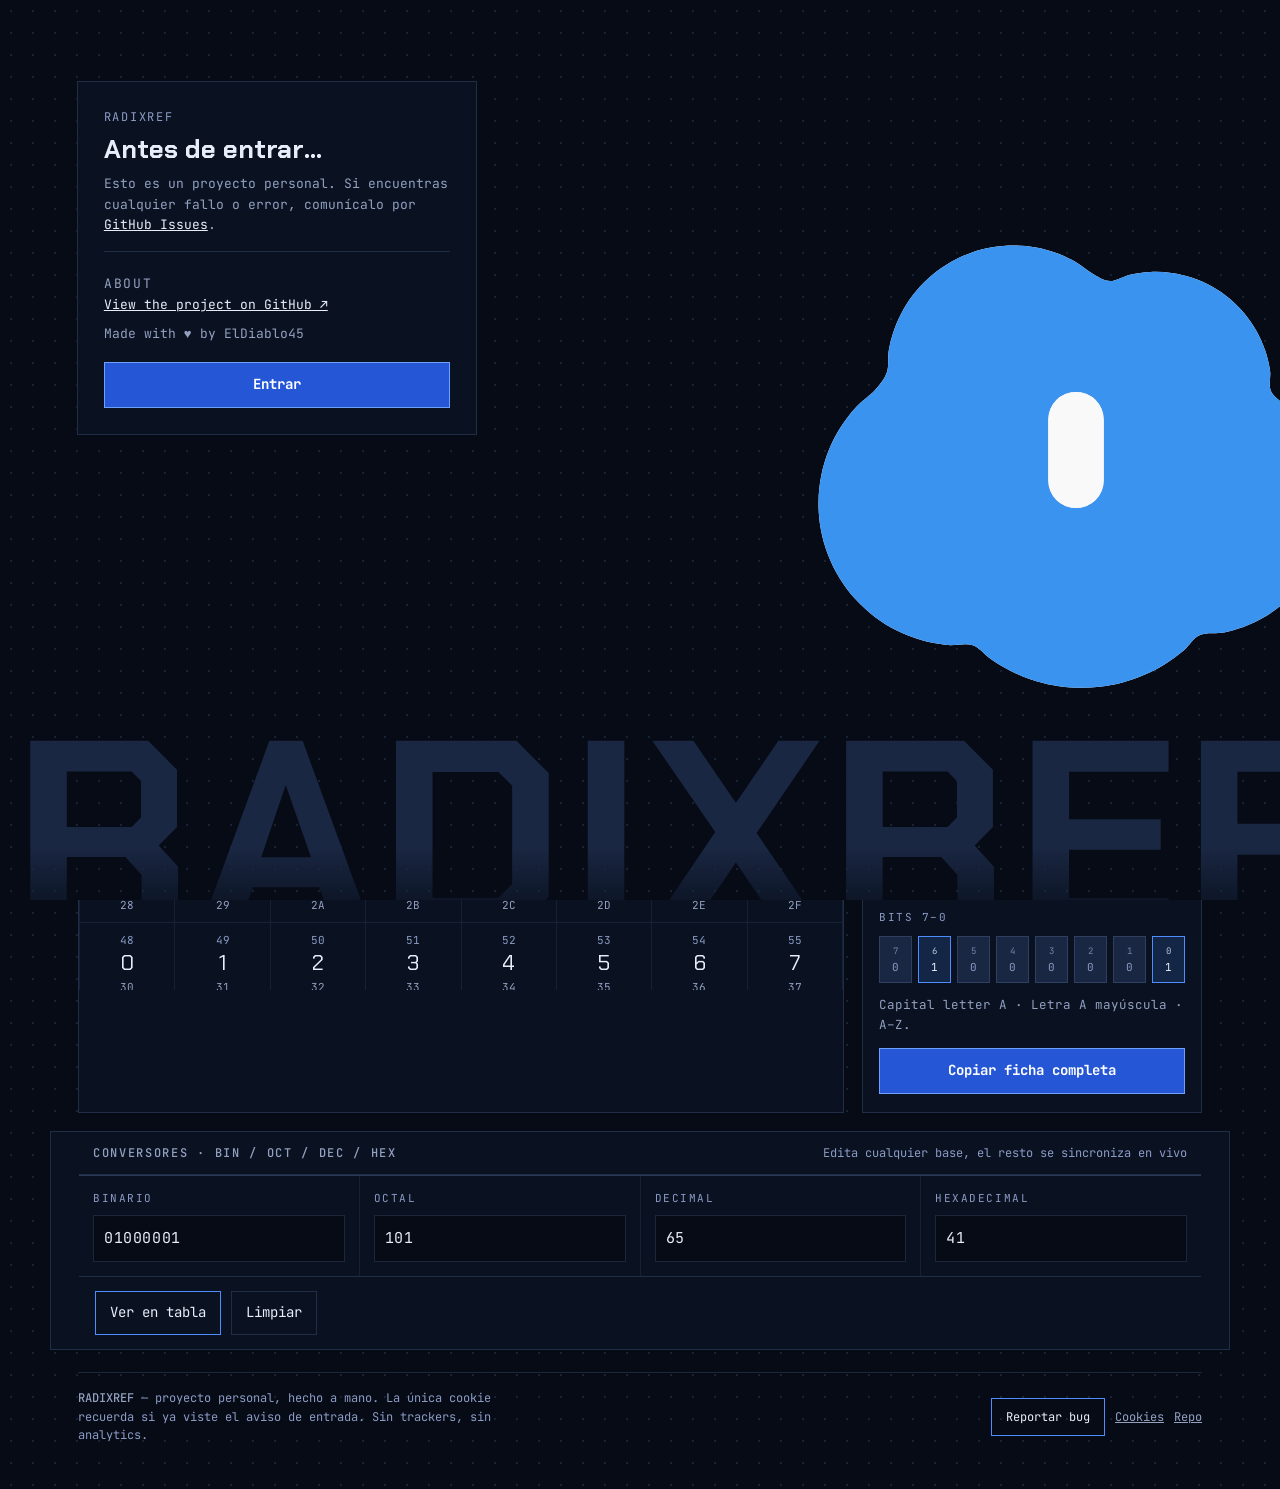
==== commit ffd4c023: "fix: splash oscuro + ojos con recenter/clamp5 + scroll a seleccion + v4" ====
--- a/index.html
+++ b/index.html
@@ -8,7 +8,7 @@
 <link rel="preconnect" href="https://fonts.googleapis.com">
 <link rel="preconnect" href="https://fonts.gstatic.com" crossorigin>
 <link href="https://fonts.googleapis.com/css2?family=JetBrains+Mono:wght@400;500;700&display=swap" rel="stylesheet">
-<link rel="stylesheet" href="styles.css?v=3">
+<link rel="stylesheet" href="styles.css?v=4">
 <link rel="icon" type="image/svg+xml" href="assets/avatar.svg?v=2">
 <link rel="alternate icon" type="image/svg+xml" href="assets/avatar.svg?v=2">
 <noscript><style>.splash{display:none!important}</style></noscript>
@@ -136,7 +136,7 @@
 </footer>
 
 <div id="toast" class="toast" role="status" aria-live="polite" hidden></div>
-<script src="splash.js?v=3"></script>
-<script src="app.js?v=2"></script>
+<script src="splash.js?v=4"></script>
+<script src="app.js?v=4"></script>
 </body>
 </html>
--- a/styles.css
+++ b/styles.css
@@ -118,23 +118,23 @@
 main.single{grid-template-columns:minmax(0,1fr)}
 .toast{position:fixed;left:50%;bottom:24px;transform:translateX(-50%);background:var(--raised);border:1px solid var(--acc);color:var(--ink);font:inherit;font-size:13px;padding:10px 16px;z-index:60}
 body.locked{overflow:hidden}
-.splash{position:fixed;inset:0;z-index:100;background:#f5f6f8;overflow:hidden}
+.splash{position:fixed;inset:0;z-index:100;background:var(--ground);background-image:radial-gradient(rgba(148,184,255,.13) 1px,transparent 1px);background-size:22px 22px;overflow:hidden}
 .splash[hidden]{display:none!important}
 .splash.hide{opacity:0;transition:opacity .18s ease}
 .s-bloub{position:absolute;right:-14vmin;top:50%;width:min(80vmin,660px);transform:translateY(-50%);cursor:pointer}
 .s-bloub svg{width:100%;height:auto;display:block}
 .s-bloub.boing{animation:boing .45s ease}
 @keyframes boing{30%{transform:translateY(-50%) scale(1.06,.92)}60%{transform:translateY(-50%) scale(.97,1.04)}}
-.s-bloub:focus-visible{outline:2px solid #2456d6;outline-offset:6px}
-.s-giant{position:absolute;left:1vw;bottom:-3.5vw;font-family:var(--disp);font-weight:700;font-size:clamp(120px,21vw,330px);line-height:.8;letter-spacing:.02em;color:#dde3ee;white-space:nowrap;user-select:none;mask-image:linear-gradient(to bottom,rgba(221,227,238,1) 55%,rgba(221,227,238,0) 96%)}
-.s-card{position:relative;z-index:2;max-width:400px;margin:9vh 0 0 6vw;padding:26px;background:#ffffff;border:1px solid #e3e8f2}
-.s-kicker{margin:0;color:#46536e;font-size:12px;letter-spacing:.14em}
-.s-card h2{font-family:var(--disp);font-weight:700;font-size:26px;line-height:1.15;margin:8px 0 10px;color:#0e1830}
-.s-text{color:#46536e;font-size:13px;margin:0}
-.s-text a{color:#0e1830}
-.s-about{margin:16px 0 0;padding-top:14px;border-top:1px solid #e3e8f2}
-.s-about a{color:#0e1830;font-size:13px}
-.s-about p{margin:8px 0 0;color:#46536e;font-size:13px}
+.s-bloub:focus-visible{outline:2px solid var(--acc);outline-offset:6px}
+.s-giant{position:absolute;left:1vw;bottom:-3.5vw;font-family:var(--disp);font-weight:700;font-size:clamp(120px,21vw,330px);line-height:.8;letter-spacing:.02em;color:var(--btoff);white-space:nowrap;user-select:none;mask-image:linear-gradient(to bottom,rgba(26,39,66,1) 55%,rgba(26,39,66,0) 96%)}
+.s-card{position:relative;z-index:2;max-width:400px;margin:9vh 0 0 6vw;padding:26px;background:var(--panel);border:1px solid var(--line)}
+.s-kicker{margin:0;color:var(--dim);font-size:12px;letter-spacing:.14em}
+.s-card h2{font-family:var(--disp);font-weight:700;font-size:26px;line-height:1.15;margin:8px 0 10px;color:var(--ink)}
+.s-text{color:var(--mut);font-size:13px;margin:0}
+.s-text a{color:var(--ink)}
+.s-about{margin:16px 0 0;padding-top:14px;border-top:1px solid var(--line)}
+.s-about a{color:var(--ink);font-size:13px}
+.s-about p{margin:8px 0 0;color:var(--mut);font-size:13px}
 .s-enter{width:100%;margin:18px 0 0}
 @media (max-width:720px){
   .s-bloub{width:110vmin;right:-45vmin;top:auto;bottom:6vh;transform:none}
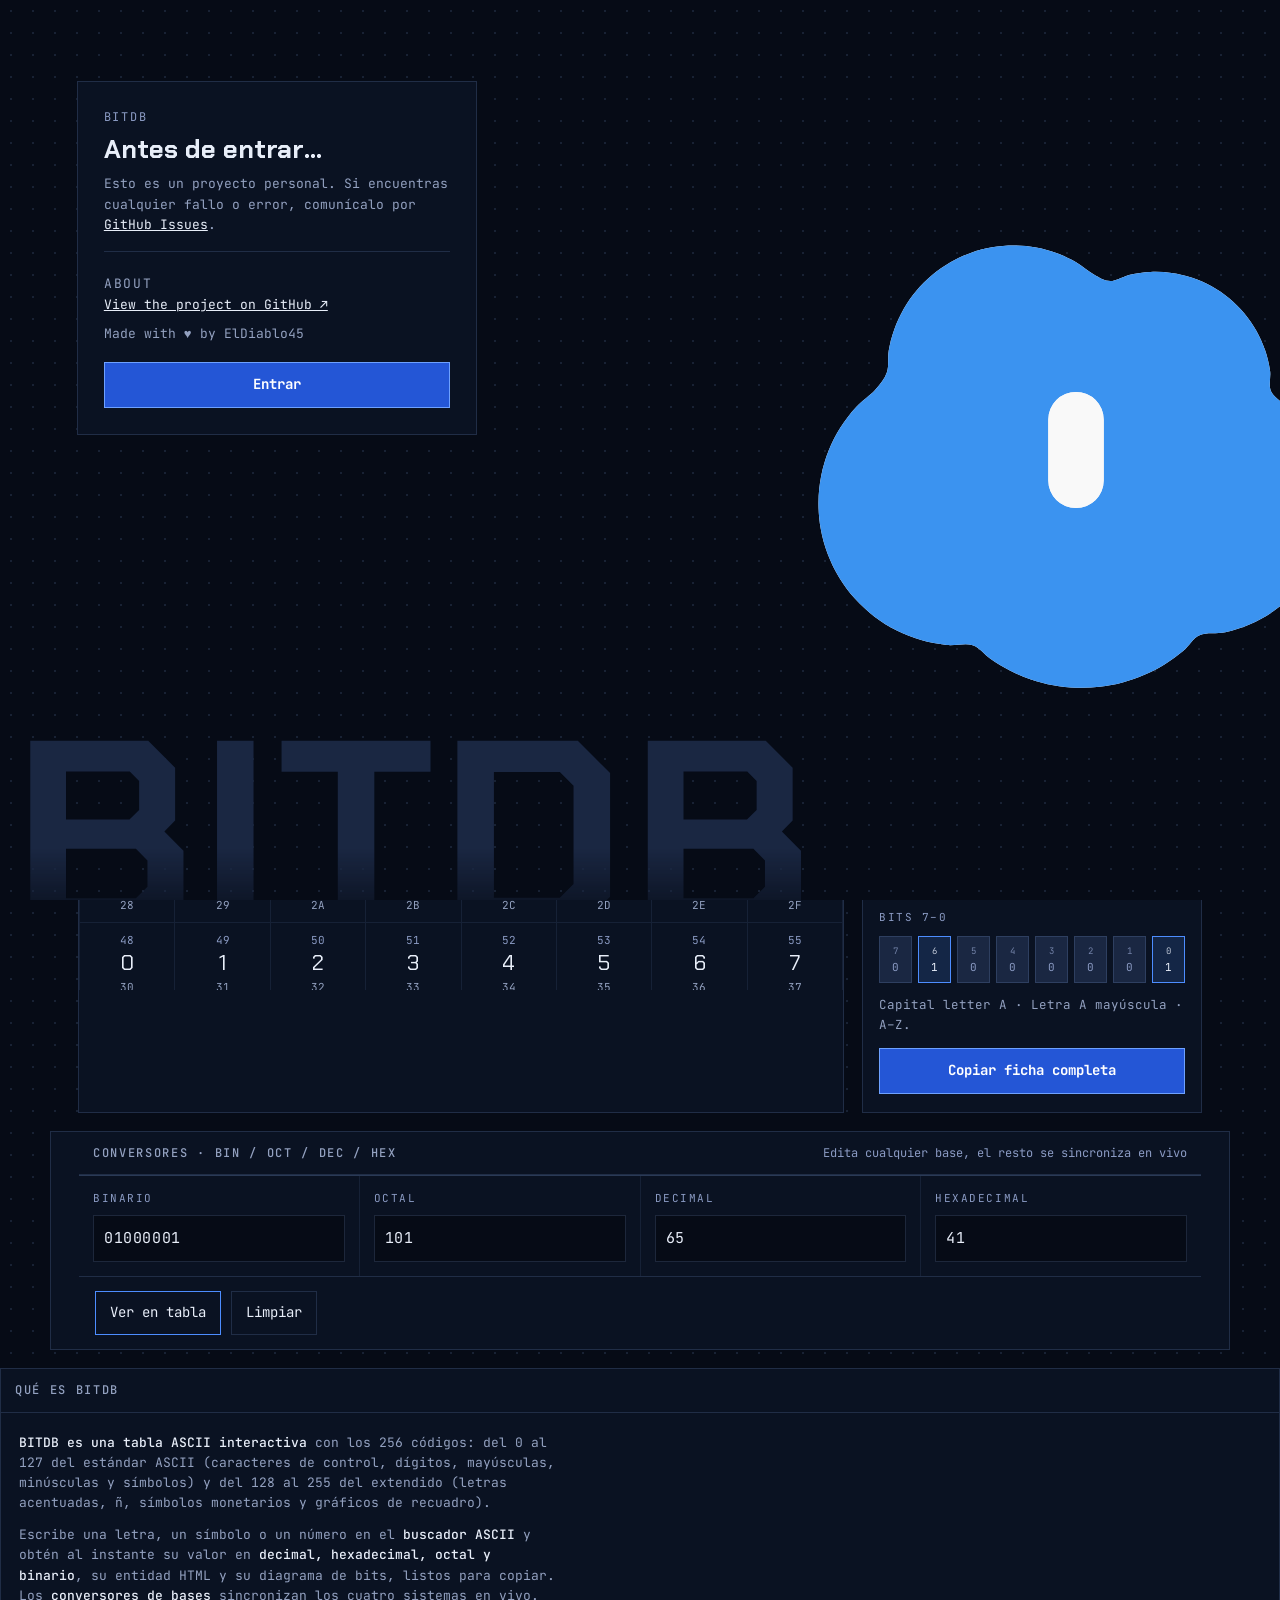
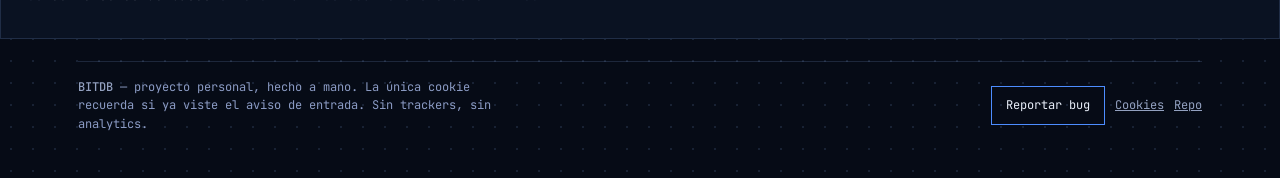
==== commit 91b6e015: "rebrand: RadixRef -> BITDB + SEO (title/meta/OG/JSON-LD/sitemap/robots/README/seccion)" ====
--- a/index.html
+++ b/index.html
@@ -3,8 +3,23 @@
 <head>
 <meta charset="UTF-8">
 <meta name="viewport" content="width=device-width, initial-scale=1.0">
-<title>RadixRef — Tabla ASCII interactiva 0–255 + conversores bin/hex/oct</title>
-<meta name="description" content="Tabla ASCII completa e interactiva (0-255, incluye extendido CP437) con buscador, preview detallado y conversores binario, hexadecimal, octal y decimal. Estático, rápido, sin backend.">
+<title>BITDB — Tabla ASCII Interactiva 0–255 | Buscador y Conversores Binario, Hexadecimal, Octal</title>
+<meta name="description" content="BITDB: tabla ASCII interactiva completa (0–255 con extendido) con buscador por letra, símbolo o código, preview detallado y conversores binario, hexadecimal, octal y decimal. Gratis, sin registro.">
+<meta name="theme-color" content="#060b16">
+<link rel="canonical" href="https://eldiablo45.github.io/RadixRef/">
+<meta property="og:type" content="website">
+<meta property="og:site_name" content="BITDB">
+<meta property="og:locale" content="es_ES">
+<meta property="og:title" content="BITDB — Tabla ASCII Interactiva 0–255">
+<meta property="og:description" content="Busca cualquier letra, símbolo o código ASCII, previsualiza sus valores y convierte entre binario, hexadecimal, octal y decimal.">
+<meta property="og:url" content="https://eldiablo45.github.io/RadixRef/">
+<meta property="og:image" content="https://eldiablo45.github.io/RadixRef/assets/avatar.svg">
+<meta name="twitter:card" content="summary">
+<meta name="twitter:title" content="BITDB — Tabla ASCII Interactiva 0–255">
+<meta name="twitter:description" content="Tabla ASCII interactiva con buscador y conversores binario, hexadecimal, octal y decimal.">
+<script type="application/ld+json">
+{"@context":"https://schema.org","@type":"WebApplication","name":"BITDB","alternateName":"BITDB Tabla ASCII Interactiva","url":"https://eldiablo45.github.io/RadixRef/","applicationCategory":"DeveloperApplication","operatingSystem":"Any","inLanguage":"es","isAccessibleForFree":true,"offers":{"@type":"Offer","price":"0"},"description":"Tabla ASCII interactiva 0–255 con buscador por letra, símbolo o código, preview detallado y conversores entre binario, hexadecimal, octal y decimal."}
+</script>
 <link rel="preconnect" href="https://fonts.googleapis.com">
 <link rel="preconnect" href="https://fonts.gstatic.com" crossorigin>
 <link href="https://fonts.googleapis.com/css2?family=JetBrains+Mono:wght@400;500;700&display=swap" rel="stylesheet">
@@ -16,9 +31,9 @@
 <body>
 <div id="splash" class="splash" role="dialog" aria-modal="true" aria-labelledby="sTitle" hidden>
   <div id="sAvatar" class="s-bloub" role="button" tabindex="0" aria-label="Bloub te saluda"><svg width="250" height="250" viewBox="-125 -125 250 250" role="img" aria-label="Animated bloub avatar" xmlns="http://www.w3.org/2000/svg"><defs><mask id="bot-mask-ekd53h" maskUnits="userSpaceOnUse" x="-158" y="-158" width="316" height="316"><path d="M91.76 0.33C93.06 3.31 94.09 6.47 94.78 9.65C95.47 12.82 95.86 16.12 95.92 19.37C95.98 22.62 95.71 25.93 95.13 29.13C94.56 32.33 93.65 35.53 92.46 38.55C91.27 41.57 89.75 44.53 87.99 47.26C86.23 49.99 84.17 52.6 81.91 54.93C79.65 57.27 77.12 59.42 74.45 61.27C71.77 63.12 68.87 64.74 65.89 66.03C62.91 67.32 59.74 68.34 56.56 69.02C53.38 69.7 49.48 68.96 46.83 70.13C44.18 71.31 42.86 74.23 40.67 76.06C38.47 77.9 36.12 79.62 33.66 81.14C31.2 82.65 28.59 84.02 25.92 85.17C23.25 86.32 20.46 87.3 17.64 88.05C14.81 88.81 11.9 89.36 8.99 89.69C6.08 90.03 3.11 90.15 0.19 90.05C-2.74 89.95 -5.69 89.63 -8.56 89.11C-11.43 88.59 -14.29 87.84 -17.04 86.91C-19.78 85.98 -22.49 84.84 -25.05 83.53C-27.62 82.22 -30.07 80.66 -32.42 79.06C-34.78 77.46 -36.4 74.8 -39.16 73.94C-41.91 73.07 -45.7 74.19 -48.95 73.87C-52.2 73.55 -55.49 72.92 -58.64 72.01C-61.79 71.1 -64.93 69.87 -67.88 68.39C-70.82 66.91 -73.69 65.12 -76.32 63.12C-78.95 61.11 -81.45 58.82 -83.67 56.36C-85.89 53.9 -87.92 51.18 -89.65 48.35C-91.38 45.51 -92.87 42.47 -94.05 39.36C-95.23 36.26 -96.13 32.99 -96.71 29.72C-97.29 26.46 -97.57 23.08 -97.54 19.77C-97.51 16.46 -97.17 13.09 -96.53 9.85C-95.89 6.61 -94.93 3.38 -93.72 0.33C-92.5 -2.73 -90.97 -5.71 -89.23 -8.48C-87.48 -11.24 -85.45 -13.88 -83.25 -16.27C-81.05 -18.65 -77.97 -20.6 -76.03 -22.79C-74.09 -24.98 -72.47 -26.93 -71.62 -29.41C-70.77 -31.89 -71.4 -34.96 -70.93 -37.68C-70.46 -40.41 -69.74 -43.15 -68.8 -45.77C-67.86 -48.39 -66.67 -50.97 -65.28 -53.4C-63.89 -55.82 -62.25 -58.16 -60.45 -60.31C-58.66 -62.46 -56.63 -64.49 -54.48 -66.29C-52.33 -68.09 -49.98 -69.72 -47.55 -71.12C-45.12 -72.51 -42.52 -73.71 -39.89 -74.65C-37.26 -75.6 -34.5 -76.32 -31.75 -76.78C-29.01 -77.25 -26.18 -77.47 -23.41 -77.46C-20.64 -77.44 -17.83 -77.17 -15.13 -76.68C-12.43 -76.18 -9.74 -75.44 -7.18 -74.5C-4.63 -73.56 -2.14 -72.38 0.19 -71.04C2.51 -69.71 4.63 -67.64 6.77 -66.47C8.9 -65.3 10.71 -64.02 12.98 -64.01C15.26 -64 17.89 -65.83 20.43 -66.41C22.98 -66.98 25.63 -67.34 28.26 -67.45C30.89 -67.56 33.59 -67.43 36.21 -67.06C38.83 -66.69 41.47 -66.07 43.99 -65.23C46.51 -64.39 49.01 -63.3 51.34 -62C53.68 -60.71 55.93 -59.18 58 -57.48C60.06 -55.78 62 -53.86 63.72 -51.81C65.44 -49.76 66.99 -47.52 68.31 -45.19C69.62 -42.86 70.74 -40.37 71.61 -37.85C72.48 -35.32 73.12 -32.68 73.51 -30.04C73.9 -27.41 72.77 -24.44 73.96 -22.05C75.14 -19.65 78.45 -17.98 80.62 -15.67C82.79 -13.37 85.12 -10.89 86.98 -8.22C88.84 -5.55 90.46 -2.65 91.76 0.33Z" fill="#fff"/><path d="M-10.5 -11.5A10.5 10.5 0 0 1 0 -22L0 -22A10.5 10.5 0 0 1 10.5 -11.5L10.5 11.5A10.5 10.5 0 0 1 0 22L0 22A10.5 10.5 0 0 1 -10.5 11.5Z" class="oeil0" opacity="1" fill="#000"/><path d="M-10.5 -11.5A10.5 10.5 0 0 1 0 -22L0 -22A10.5 10.5 0 0 1 10.5 -11.5L10.5 11.5A10.5 10.5 0 0 1 0 22L0 22A10.5 10.5 0 0 1 -10.5 11.5Z" class="oeil1" opacity="1" fill="#000"/></mask></defs><g fill="none" stroke-linecap="round"></g><g opacity="1"><path d="M91.76 0.33C93.06 3.31 94.09 6.47 94.78 9.65C95.47 12.82 95.86 16.12 95.92 19.37C95.98 22.62 95.71 25.93 95.13 29.13C94.56 32.33 93.65 35.53 92.46 38.55C91.27 41.57 89.75 44.53 87.99 47.26C86.23 49.99 84.17 52.6 81.91 54.93C79.65 57.27 77.12 59.42 74.45 61.27C71.77 63.12 68.87 64.74 65.89 66.03C62.91 67.32 59.74 68.34 56.56 69.02C53.38 69.7 49.48 68.96 46.83 70.13C44.18 71.31 42.86 74.23 40.67 76.06C38.47 77.9 36.12 79.62 33.66 81.14C31.2 82.65 28.59 84.02 25.92 85.17C23.25 86.32 20.46 87.3 17.64 88.05C14.81 88.81 11.9 89.36 8.99 89.69C6.08 90.03 3.11 90.15 0.19 90.05C-2.74 89.95 -5.69 89.63 -8.56 89.11C-11.43 88.59 -14.29 87.84 -17.04 86.91C-19.78 85.98 -22.49 84.84 -25.05 83.53C-27.62 82.22 -30.07 80.66 -32.42 79.06C-34.78 77.46 -36.4 74.8 -39.16 73.94C-41.91 73.07 -45.7 74.19 -48.95 73.87C-52.2 73.55 -55.49 72.92 -58.64 72.01C-61.79 71.1 -64.93 69.87 -67.88 68.39C-70.82 66.91 -73.69 65.12 -76.32 63.12C-78.95 61.11 -81.45 58.82 -83.67 56.36C-85.89 53.9 -87.92 51.18 -89.65 48.35C-91.38 45.51 -92.87 42.47 -94.05 39.36C-95.23 36.26 -96.13 32.99 -96.71 29.72C-97.29 26.46 -97.57 23.08 -97.54 19.77C-97.51 16.46 -97.17 13.09 -96.53 9.85C-95.89 6.61 -94.93 3.38 -93.72 0.33C-92.5 -2.73 -90.97 -5.71 -89.23 -8.48C-87.48 -11.24 -85.45 -13.88 -83.25 -16.27C-81.05 -18.65 -77.97 -20.6 -76.03 -22.79C-74.09 -24.98 -72.47 -26.93 -71.62 -29.41C-70.77 -31.89 -71.4 -34.96 -70.93 -37.68C-70.46 -40.41 -69.74 -43.15 -68.8 -45.77C-67.86 -48.39 -66.67 -50.97 -65.28 -53.4C-63.89 -55.82 -62.25 -58.16 -60.45 -60.31C-58.66 -62.46 -56.63 -64.49 -54.48 -66.29C-52.33 -68.09 -49.98 -69.72 -47.55 -71.12C-45.12 -72.51 -42.52 -73.71 -39.89 -74.65C-37.26 -75.6 -34.5 -76.32 -31.75 -76.78C-29.01 -77.25 -26.18 -77.47 -23.41 -77.46C-20.64 -77.44 -17.83 -77.17 -15.13 -76.68C-12.43 -76.18 -9.74 -75.44 -7.18 -74.5C-4.63 -73.56 -2.14 -72.38 0.19 -71.04C2.51 -69.71 4.63 -67.64 6.77 -66.47C8.9 -65.3 10.71 -64.02 12.98 -64.01C15.26 -64 17.89 -65.83 20.43 -66.41C22.98 -66.98 25.63 -67.34 28.26 -67.45C30.89 -67.56 33.59 -67.43 36.21 -67.06C38.83 -66.69 41.47 -66.07 43.99 -65.23C46.51 -64.39 49.01 -63.3 51.34 -62C53.68 -60.71 55.93 -59.18 58 -57.48C60.06 -55.78 62 -53.86 63.72 -51.81C65.44 -49.76 66.99 -47.52 68.31 -45.19C69.62 -42.86 70.74 -40.37 71.61 -37.85C72.48 -35.32 73.12 -32.68 73.51 -30.04C73.9 -27.41 72.77 -24.44 73.96 -22.05C75.14 -19.65 78.45 -17.98 80.62 -15.67C82.79 -13.37 85.12 -10.89 86.98 -8.22C88.84 -5.55 90.46 -2.65 91.76 0.33Z" fill="#f9f9f9"/><g mask="url(#bot-mask-ekd53h)"><rect x="-158" y="-158" width="316" height="316" fill="#3b93f0"/></g></g><g></g><g fill="none" stroke-linecap="round"></g><style>.oeil0,.oeil1{transform-box:view-box;transform-origin:0 0;animation-duration:2.967s;animation-iteration-count:infinite;animation-timing-function:linear;animation-direction:alternate}.oeil0{animation-name:oeil0}.oeil1{animation-name:oeil1}@keyframes oeil0{0%{transform:matrix(0.98,-0.1,0.08,0.99,-12.57,-7.95)}1.124%{transform:matrix(0.98,-0.1,0.08,0.99,-12.57,-7.89)}2.247%{transform:matrix(0.98,-0.1,0.09,0.99,-12.58,-7.84)}3.371%{transform:matrix(0.98,-0.1,0.09,0.99,-12.6,-7.79)}4.494%{transform:matrix(0.98,-0.1,0.09,0.99,-12.62,-7.74)}5.618%{transform:matrix(0.98,-0.1,0.09,0.99,-12.65,-7.7)}6.742%{transform:matrix(0.98,-0.1,0.09,0.99,-12.69,-7.66)}7.865%{transform:matrix(0.98,-0.1,0.09,0.99,-12.73,-7.63)}8.989%{transform:matrix(0.98,-0.1,0.09,0.99,-12.78,-7.6)}10.112%{transform:matrix(0.98,-0.1,0.09,0.99,-12.83,-7.58)}11.236%{transform:matrix(0.98,-0.1,0.09,0.99,-12.9,-7.56)}12.36%{transform:matrix(0.98,-0.1,0.09,0.99,-12.96,-7.55)}13.483%{transform:matrix(0.98,-0.1,0.09,0.99,-13.03,-7.54)}14.607%{transform:matrix(0.98,-0.1,0.09,0.99,-13.1,-7.53)}15.73%{transform:matrix(0.98,-0.1,0.09,0.99,-13.17,-7.52)}16.854%{transform:matrix(0.98,-0.1,0.09,0.99,-13.24,-7.52)}17.978%{transform:matrix(0.98,-0.1,0.09,0.99,-13.31,-7.52)}19.101%{transform:matrix(0.98,-0.1,0.09,0.99,-13.38,-7.52)}20.225%{transform:matrix(0.98,-0.1,0.09,0.99,-13.44,-7.52)}21.348%{transform:matrix(0.98,-0.1,0.09,0.99,-13.51,-7.52)}22.472%{transform:matrix(0.98,-0.1,0.09,0.99,-13.57,-7.52)}23.596%{transform:matrix(0.98,-0.1,0.09,0.99,-13.62,-7.52)}24.719%{transform:matrix(0.98,-0.1,0.09,0.99,-13.67,-7.51)}25.843%{transform:matrix(0.98,-0.1,0.09,0.99,-13.72,-7.5)}26.966%{transform:matrix(0.98,-0.1,0.09,0.99,-13.76,-7.49)}28.09%{transform:matrix(0.98,-0.1,0.09,0.99,-13.8,-7.48)}29.213%{transform:matrix(0.98,-0.1,0.09,0.99,-13.83,-7.46)}30.337%{transform:matrix(0.98,-0.1,0.09,0.99,-13.86,-7.43)}31.461%{transform:matrix(0.98,-0.1,0.09,0.99,-13.89,-7.4)}32.584%{transform:matrix(0.98,-0.1,0.09,0.99,-13.92,-7.37)}33.708%{transform:matrix(0.98,-0.1,0.09,0.99,-13.95,-7.33)}34.831%{transform:matrix(0.98,-0.1,0.09,0.99,-13.98,-7.29)}35.955%{transform:matrix(0.98,-0.1,0.09,0.99,-14.01,-7.24)}37.079%{transform:matrix(0.98,-0.1,0.09,0.99,-14.04,-7.19)}38.202%{transform:matrix(0.98,-0.1,0.09,0.99,-14.08,-7.13)}39.326%{transform:matrix(0.98,-0.1,0.09,0.99,-14.12,-7.08)}40.449%{transform:matrix(0.98,-0.1,0.09,0.99,-14.16,-7.01)}41.573%{transform:matrix(0.98,-0.1,0.09,0.99,-14.21,-6.95)}42.697%{transform:matrix(0.98,-0.1,0.09,0.99,-14.26,-6.89)}43.82%{transform:matrix(0.98,-0.1,0.09,0.99,-14.32,-6.82)}44.944%{transform:matrix(0.98,-0.1,0.09,0.99,-14.39,-6.76)}46.067%{transform:matrix(0.98,-0.1,0.09,0.99,-14.46,-6.69)}47.191%{transform:matrix(0.98,-0.1,0.09,0.99,-14.54,-6.63)}48.315%{transform:matrix(0.98,-0.06,0.09,0.61,-14.61,-6.57)}49.438%{transform:matrix(0.98,-0.02,0.09,0.22,-14.69,-6.51)}50.562%{transform:matrix(0.98,-0.02,0.09,0.24,-14.78,-6.45)}51.685%{transform:matrix(0.98,-0.06,0.09,0.55,-14.86,-6.4)}52.809%{transform:matrix(0.98,-0.09,0.09,0.87,-14.93,-6.34)}53.933%{transform:matrix(0.98,-0.1,0.09,0.99,-15.01,-6.29)}55.056%{transform:matrix(0.98,-0.1,0.09,0.99,-15.08,-6.24)}56.18%{transform:matrix(0.98,-0.1,0.09,0.99,-15.14,-6.19)}57.303%{transform:matrix(0.98,-0.1,0.09,0.99,-15.19,-6.15)}58.427%{transform:matrix(0.98,-0.1,0.09,0.99,-15.24,-6.11)}59.551%{transform:matrix(0.98,-0.1,0.09,0.99,-15.3,-6.08)}60.674%{transform:matrix(0.98,-0.1,0.09,0.99,-15.34,-6.04)}61.798%{transform:matrix(0.98,-0.1,0.09,0.99,-15.37,-6.01)}62.921%{transform:matrix(0.98,-0.1,0.09,0.99,-15.37,-5.97)}64.045%{transform:matrix(0.98,-0.1,0.09,0.99,-15.36,-5.93)}65.169%{transform:matrix(0.98,-0.1,0.09,0.99,-15.32,-5.89)}66.292%{transform:matrix(0.98,-0.1,0.09,0.99,-15.26,-5.84)}67.416%{transform:matrix(0.98,-0.1,0.09,0.99,-15.18,-5.79)}68.539%{transform:matrix(0.98,-0.1,0.09,0.99,-15.08,-5.73)}69.663%{transform:matrix(0.98,-0.1,0.09,0.99,-14.97,-5.66)}70.787%{transform:matrix(0.98,-0.1,0.09,0.99,-14.83,-5.59)}71.91%{transform:matrix(0.98,-0.1,0.09,0.99,-14.68,-5.52)}73.034%{transform:matrix(0.98,-0.1,0.09,0.99,-14.52,-5.43)}74.157%{transform:matrix(0.98,-0.1,0.09,0.99,-14.35,-5.34)}75.281%{transform:matrix(0.98,-0.1,0.09,0.99,-14.17,-5.25)}76.404%{transform:matrix(0.98,-0.1,0.09,0.99,-13.99,-5.15)}77.528%{transform:matrix(0.98,-0.1,0.09,0.99,-13.81,-5.04)}78.652%{transform:matrix(0.98,-0.1,0.09,0.99,-13.62,-4.94)}79.775%{transform:matrix(0.98,-0.1,0.09,0.99,-13.45,-4.82)}80.899%{transform:matrix(0.98,-0.1,0.09,0.99,-13.27,-4.71)}82.022%{transform:matrix(0.98,-0.1,0.09,0.99,-13.11,-4.59)}83.146%{transform:matrix(0.98,-0.1,0.09,0.99,-12.96,-4.47)}84.27%{transform:matrix(0.98,-0.1,0.09,0.99,-12.83,-4.35)}85.393%{transform:matrix(0.98,-0.1,0.09,0.99,-12.71,-4.23)}86.517%{transform:matrix(0.98,-0.1,0.09,0.99,-12.61,-4.12)}87.64%{transform:matrix(0.98,-0.1,0.09,0.99,-12.52,-4.01)}88.764%{transform:matrix(0.98,-0.1,0.09,0.99,-12.46,-3.9)}89.888%{transform:matrix(0.98,-0.1,0.09,0.99,-12.42,-3.8)}91.011%{transform:matrix(0.98,-0.1,0.09,0.99,-12.4,-3.71)}92.135%{transform:matrix(0.98,-0.1,0.09,0.99,-12.4,-3.63)}93.258%{transform:matrix(0.98,-0.1,0.09,0.99,-12.45,-3.57)}94.382%{transform:matrix(0.98,-0.1,0.09,0.99,-12.52,-3.51)}95.506%{transform:matrix(0.98,-0.1,0.09,0.99,-12.6,-3.47)}96.629%{transform:matrix(0.98,-0.1,0.09,0.99,-12.69,-3.44)}97.753%{transform:matrix(0.98,-0.1,0.09,0.99,-12.79,-3.42)}98.876%{transform:matrix(0.98,-0.1,0.09,0.99,-12.9,-3.41)}100%{transform:matrix(0.98,-0.1,0.09,0.99,-13.01,-3.42)}}@keyframes oeil1{0%{transform:matrix(0.92,-0.03,0.08,0.99,30.73,-10.49)}1.124%{transform:matrix(0.92,-0.03,0.08,0.99,30.71,-10.45)}2.247%{transform:matrix(0.92,-0.03,0.09,0.99,30.68,-10.41)}3.371%{transform:matrix(0.92,-0.03,0.09,0.99,30.65,-10.38)}4.494%{transform:matrix(0.92,-0.03,0.09,0.99,30.61,-10.35)}5.618%{transform:matrix(0.92,-0.03,0.09,0.99,30.57,-10.33)}6.742%{transform:matrix(0.92,-0.03,0.09,0.99,30.52,-10.31)}7.865%{transform:matrix(0.92,-0.03,0.09,0.99,30.47,-10.3)}8.989%{transform:matrix(0.92,-0.04,0.09,0.99,30.41,-10.29)}10.112%{transform:matrix(0.92,-0.04,0.09,0.99,30.36,-10.28)}11.236%{transform:matrix(0.92,-0.04,0.09,0.99,30.29,-10.29)}12.36%{transform:matrix(0.92,-0.04,0.09,0.99,30.23,-10.29)}13.483%{transform:matrix(0.92,-0.04,0.09,0.99,30.17,-10.3)}14.607%{transform:matrix(0.92,-0.04,0.09,0.99,30.1,-10.31)}15.73%{transform:matrix(0.92,-0.04,0.09,0.99,30.03,-10.32)}16.854%{transform:matrix(0.92,-0.04,0.09,0.99,29.97,-10.34)}17.978%{transform:matrix(0.92,-0.04,0.09,0.99,29.91,-10.35)}19.101%{transform:matrix(0.92,-0.04,0.09,0.99,29.84,-10.37)}20.225%{transform:matrix(0.92,-0.04,0.09,0.99,29.78,-10.38)}21.348%{transform:matrix(0.92,-0.04,0.09,0.99,29.73,-10.4)}22.472%{transform:matrix(0.92,-0.04,0.09,0.99,29.68,-10.41)}23.596%{transform:matrix(0.92,-0.04,0.09,0.99,29.63,-10.42)}24.719%{transform:matrix(0.92,-0.04,0.09,0.99,29.58,-10.43)}25.843%{transform:matrix(0.92,-0.04,0.09,0.99,29.53,-10.43)}26.966%{transform:matrix(0.92,-0.04,0.09,0.99,29.49,-10.43)}28.09%{transform:matrix(0.92,-0.04,0.09,0.99,29.45,-10.42)}29.213%{transform:matrix(0.92,-0.04,0.09,0.99,29.42,-10.42)}30.337%{transform:matrix(0.92,-0.04,0.09,0.99,29.38,-10.4)}31.461%{transform:matrix(0.92,-0.04,0.09,0.99,29.34,-10.38)}32.584%{transform:matrix(0.92,-0.04,0.09,0.99,29.3,-10.36)}33.708%{transform:matrix(0.92,-0.04,0.09,0.99,29.26,-10.33)}34.831%{transform:matrix(0.92,-0.04,0.09,0.99,29.22,-10.3)}35.955%{transform:matrix(0.92,-0.04,0.09,0.99,29.17,-10.26)}37.079%{transform:matrix(0.92,-0.04,0.09,0.99,29.12,-10.23)}38.202%{transform:matrix(0.92,-0.04,0.09,0.99,29.06,-10.18)}39.326%{transform:matrix(0.93,-0.04,0.09,0.99,29,-10.14)}40.449%{transform:matrix(0.93,-0.04,0.09,0.99,28.93,-10.09)}41.573%{transform:matrix(0.93,-0.04,0.09,0.99,28.86,-10.05)}42.697%{transform:matrix(0.93,-0.04,0.09,0.99,28.77,-10)}43.82%{transform:matrix(0.93,-0.04,0.09,0.99,28.69,-9.95)}44.944%{transform:matrix(0.93,-0.04,0.09,0.99,28.59,-9.9)}46.067%{transform:matrix(0.93,-0.04,0.09,0.99,28.49,-9.86)}47.191%{transform:matrix(0.93,-0.04,0.09,0.99,28.39,-9.81)}48.315%{transform:matrix(0.93,-0.03,0.09,0.61,28.28,-9.77)}49.438%{transform:matrix(0.93,-0.01,0.09,0.22,28.18,-9.72)}50.562%{transform:matrix(0.93,-0.01,0.09,0.24,28.07,-9.68)}51.685%{transform:matrix(0.93,-0.02,0.09,0.55,27.96,-9.64)}52.809%{transform:matrix(0.93,-0.04,0.09,0.87,27.86,-9.6)}53.933%{transform:matrix(0.93,-0.04,0.09,0.99,27.76,-9.57)}55.056%{transform:matrix(0.93,-0.04,0.09,0.99,27.66,-9.53)}56.18%{transform:matrix(0.93,-0.04,0.09,0.99,27.58,-9.49)}57.303%{transform:matrix(0.93,-0.04,0.09,0.99,27.5,-9.46)}58.427%{transform:matrix(0.93,-0.04,0.09,0.99,27.43,-9.43)}59.551%{transform:matrix(0.93,-0.04,0.09,0.99,27.38,-9.39)}60.674%{transform:matrix(0.93,-0.04,0.09,0.99,27.34,-9.35)}61.798%{transform:matrix(0.93,-0.05,0.09,0.99,27.32,-9.31)}62.921%{transform:matrix(0.93,-0.05,0.09,0.99,27.31,-9.27)}64.045%{transform:matrix(0.93,-0.05,0.09,0.99,27.32,-9.23)}65.169%{transform:matrix(0.93,-0.05,0.09,0.99,27.35,-9.18)}66.292%{transform:matrix(0.93,-0.05,0.09,0.99,27.39,-9.12)}67.416%{transform:matrix(0.93,-0.05,0.09,0.99,27.45,-9.06)}68.539%{transform:matrix(0.93,-0.05,0.09,0.99,27.52,-9)}69.663%{transform:matrix(0.93,-0.05,0.09,0.99,27.61,-8.93)}70.787%{transform:matrix(0.93,-0.05,0.09,0.99,27.71,-8.85)}71.91%{transform:matrix(0.93,-0.05,0.09,0.99,27.82,-8.77)}73.034%{transform:matrix(0.93,-0.05,0.09,0.99,27.93,-8.68)}74.157%{transform:matrix(0.93,-0.05,0.09,0.99,28.06,-8.58)}75.281%{transform:matrix(0.93,-0.05,0.09,0.99,28.19,-8.48)}76.404%{transform:matrix(0.93,-0.05,0.09,0.99,28.45,-8.41)}77.528%{transform:matrix(0.92,-0.05,0.09,0.99,28.72,-8.34)}78.652%{transform:matrix(0.92,-0.05,0.09,0.99,28.99,-8.26)}79.775%{transform:matrix(0.92,-0.05,0.09,0.99,29.26,-8.18)}80.899%{transform:matrix(0.92,-0.05,0.09,0.99,29.52,-8.09)}82.022%{transform:matrix(0.92,-0.05,0.09,0.99,29.78,-8)}83.146%{transform:matrix(0.92,-0.05,0.09,0.99,30.03,-7.91)}84.27%{transform:matrix(0.92,-0.05,0.09,0.99,30.26,-7.82)}85.393%{transform:matrix(0.92,-0.05,0.09,0.99,30.47,-7.73)}86.517%{transform:matrix(0.92,-0.06,0.09,0.99,30.67,-7.64)}87.64%{transform:matrix(0.92,-0.06,0.09,0.99,30.84,-7.55)}88.764%{transform:matrix(0.92,-0.06,0.09,0.99,30.99,-7.46)}89.888%{transform:matrix(0.92,-0.06,0.09,0.99,31.11,-7.39)}91.011%{transform:matrix(0.92,-0.06,0.09,0.99,31.21,-7.31)}92.135%{transform:matrix(0.92,-0.06,0.09,0.99,31.29,-7.25)}93.258%{transform:matrix(0.92,-0.06,0.09,0.99,31.33,-7.19)}94.382%{transform:matrix(0.92,-0.06,0.09,0.99,31.35,-7.14)}95.506%{transform:matrix(0.92,-0.06,0.09,0.99,31.35,-7.1)}96.629%{transform:matrix(0.92,-0.06,0.09,0.99,31.32,-7.08)}97.753%{transform:matrix(0.92,-0.06,0.09,0.99,31.27,-7.06)}98.876%{transform:matrix(0.92,-0.06,0.09,0.99,31.2,-7.06)}100%{transform:matrix(0.92,-0.06,0.09,0.99,31.11,-7.08)}}</style></svg></div>
-  <div class="s-giant" aria-hidden="true">RADIXREF</div>
+  <div class="s-giant" aria-hidden="true">BITDB</div>
   <div class="s-card">
-    <p class="s-kicker">RADIXREF</p>
+    <p class="s-kicker">BITDB</p>
     <h2 id="sTitle">Antes de entrar…</h2>
     <p class="s-text">Esto es un proyecto personal. Si encuentras cualquier fallo o error, comunícalo por <a href="https://github.com/ElDiablo45/RadixRef/issues">GitHub Issues</a>.</p>
     <div class="s-about">
@@ -34,7 +49,7 @@
 
 <header class="titleblock">
   <div class="tb-left">
-    <p class="kicker">RADIXREF · 0–255 COMPLETO</p>
+    <p class="kicker">BITDB · TABLA ASCII 0–255</p>
     <h1>Tabla ASCII <span>interactiva</span></h1>
     <p class="sub">Busca por letra, símbolo o código. Selecciona para ver dec / hex / oct / bin y copiar. Conversores integrados abajo.</p>
   </div>
@@ -124,9 +139,17 @@
   </div>
 </section>
 
+<section class="panel about-seo" aria-labelledby="h-about">
+  <div class="phead"><h2 id="h-about">QUÉ ES BITDB</h2></div>
+  <div class="doc">
+    <p><strong>BITDB es una tabla ASCII interactiva</strong> con los 256 códigos: del 0 al 127 del estándar ASCII (caracteres de control, dígitos, mayúsculas, minúsculas y símbolos) y del 128 al 255 del extendido (letras acentuadas, ñ, símbolos monetarios y gráficos de recuadro).</p>
+    <p>Escribe una letra, un símbolo o un número en el <strong>buscador ASCII</strong> y obtén al instante su valor en <strong>decimal, hexadecimal, octal y binario</strong>, su entidad HTML y su diagrama de bits, listos para copiar. Los <strong>conversores de bases</strong> sincronizan los cuatro sistemas en vivo.</p>
+  </div>
+</section>
+
 <footer class="foot">
   <div class="fgrid">
-    <p><strong>RADIXREF</strong> — proyecto personal, hecho a mano. La única cookie recuerda si ya viste el aviso de entrada. Sin trackers, sin analytics.</p>
+    <p><strong>BITDB</strong> — proyecto personal, hecho a mano. La única cookie recuerda si ya viste el aviso de entrada. Sin trackers, sin analytics.</p>
     <div class="fact">
       <a class="btn" href="https://github.com/ElDiablo45/RadixRef/issues">Reportar bug</a>
       <a href="cookies.html">Cookies</a>
--- a/styles.css
+++ b/styles.css
@@ -93,7 +93,7 @@
 .desc{padding:0 16px;color:var(--mut);font-size:12.5px;min-height:40px}
 .primary{display:block;width:calc(100% - 32px);margin:4px 16px 18px;background:#2456d6;border:1px solid #6ea1ff;color:#fff;font:inherit;font-weight:700;padding:11px;cursor:pointer}
 .primary:hover{filter:brightness(1.08)}
-section.converters{margin-top:18px}
+section.converters,section.about-seo{margin-top:18px}
 .convgrid{display:grid;grid-template-columns:repeat(4,1fr);gap:1px;background:var(--line-soft);border-top:1px solid var(--line)}
 .convgrid label{display:flex;flex-direction:column;gap:8px;background:var(--panel);padding:14px;font-size:11px;letter-spacing:.14em;color:var(--dim)}
 .convgrid input{background:var(--ground);border:1px solid var(--line);color:var(--ink);font:inherit;font-size:15px;letter-spacing:.04em;padding:11px 10px;width:100%}
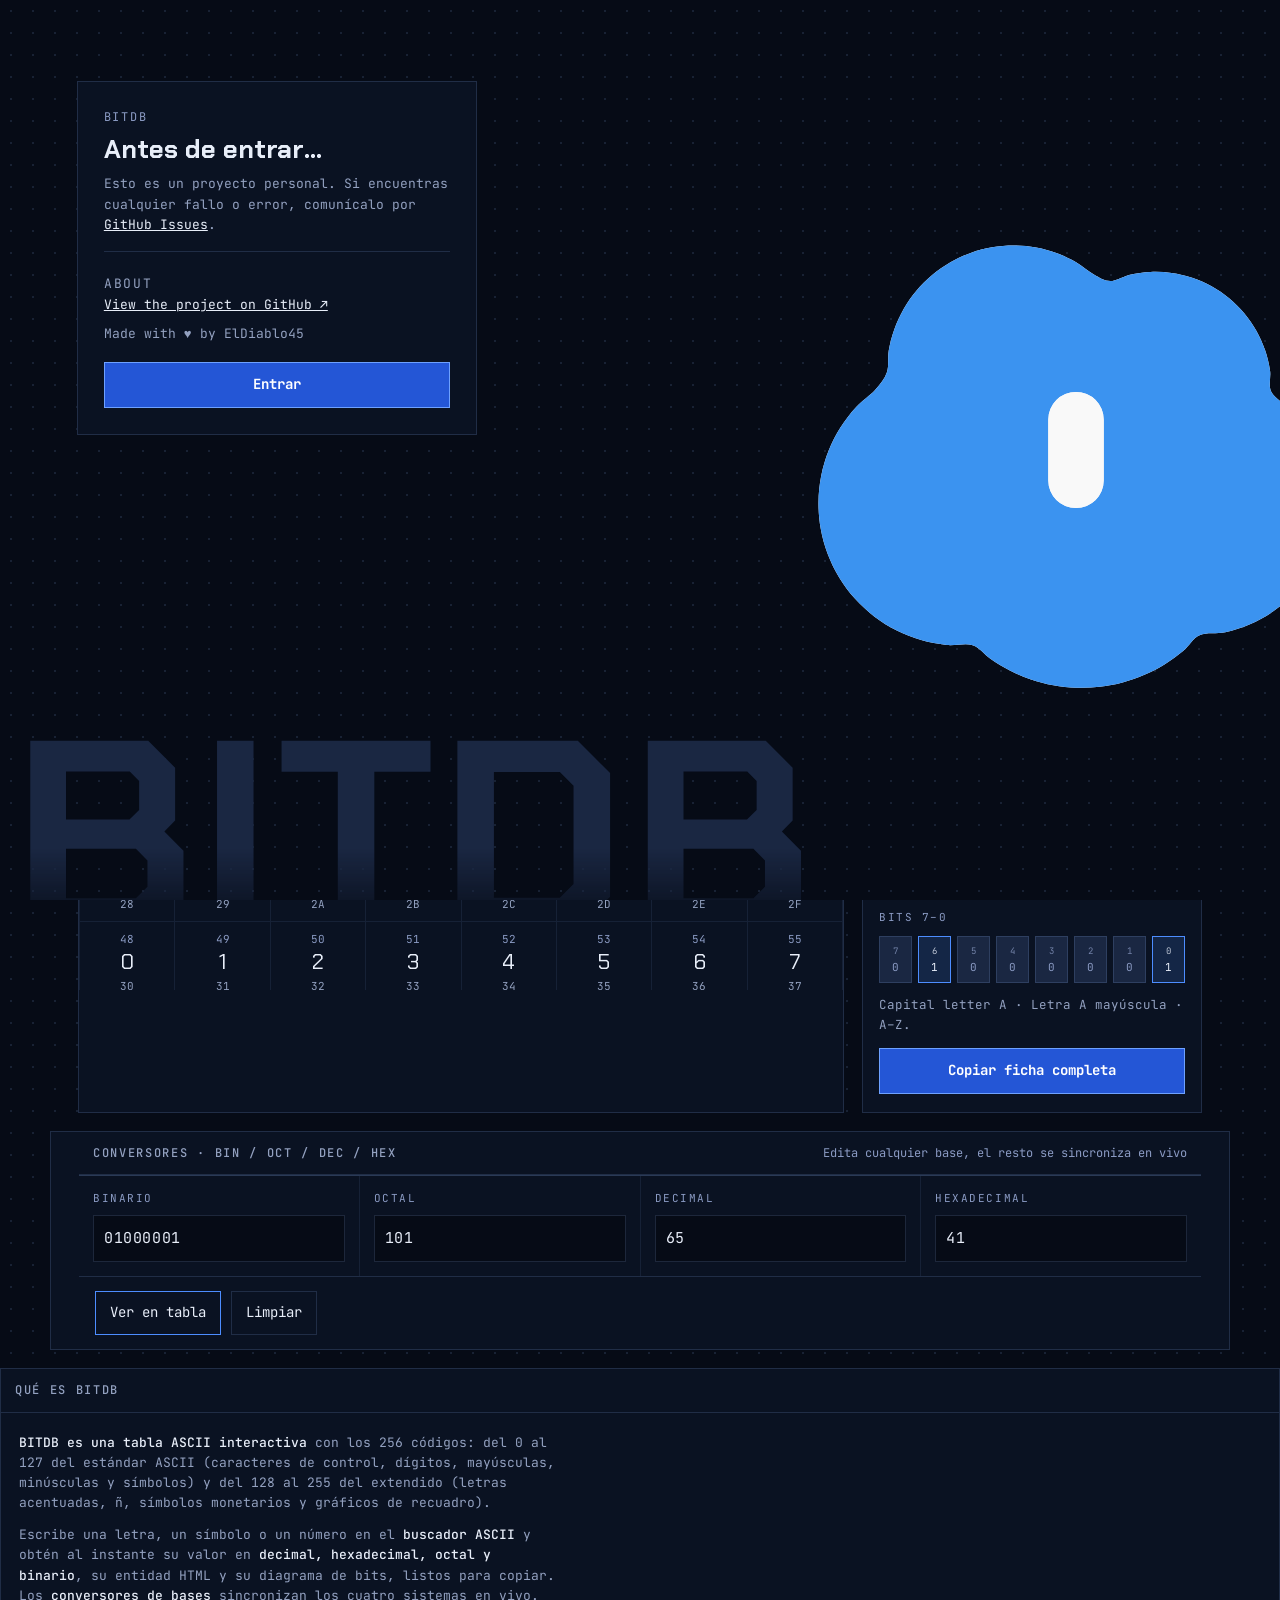
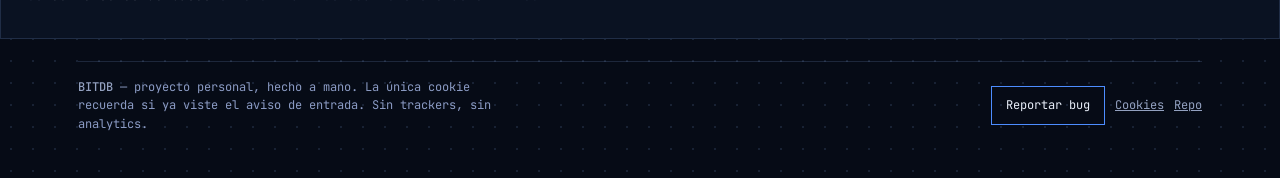
==== commit ddd33a5a: "fix: buscador por familia con variantes en amarillo, tabla sin scroll visible ni bloque spec" ====
--- a/index.html
+++ b/index.html
@@ -23,7 +23,7 @@
 <link rel="preconnect" href="https://fonts.googleapis.com">
 <link rel="preconnect" href="https://fonts.gstatic.com" crossorigin>
 <link href="https://fonts.googleapis.com/css2?family=JetBrains+Mono:wght@400;500;700&display=swap" rel="stylesheet">
-<link rel="stylesheet" href="styles.css?v=4">
+<link rel="stylesheet" href="styles.css?v=9">
 <link rel="icon" type="image/svg+xml" href="assets/avatar.svg?v=2">
 <link rel="alternate icon" type="image/svg+xml" href="assets/avatar.svg?v=2">
 <noscript><style>.splash{display:none!important}</style></noscript>
@@ -52,13 +52,6 @@
     <p class="kicker">BITDB · TABLA ASCII 0–255</p>
     <h1>Tabla ASCII <span>interactiva</span></h1>
     <p class="sub">Busca por letra, símbolo o código. Selecciona para ver dec / hex / oct / bin y copiar. Conversores integrados abajo.</p>
-  </div>
-  <div class="tb-right">
-    <dl class="spec">
-      <div><dt>RANGO</dt><dd>0–255</dd></div>
-      <div><dt>MODO</dt><dd>OPERATE</dd></div>
-      <div><dt>DEPLOY</dt><dd>GITHUB PAGES</dd></div>
-    </dl>
   </div>
 </header>
 
@@ -159,7 +152,7 @@
 </footer>
 
 <div id="toast" class="toast" role="status" aria-live="polite" hidden></div>
-<script src="splash.js?v=4"></script>
-<script src="app.js?v=4"></script>
+<script src="splash.js?v=6"></script>
+<script src="app.js?v=6"></script>
 </body>
 </html>
--- a/styles.css
+++ b/styles.css
@@ -39,11 +39,6 @@
 h1{font-family:var(--disp);font-weight:700;font-size:clamp(34px,5vw,58px);line-height:1.02;margin:0;letter-spacing:.01em}
 h1 span{color:var(--acc)}
 .sub{color:var(--mut);max-width:56ch;margin:12px 0 0}
-.spec{display:flex;gap:0;margin:0;border:1px solid var(--line);background:var(--panel)}
-.spec div{padding:10px 16px;border-left:1px solid var(--line)}
-.spec div:first-child{border-left:0}
-.spec dt{font-size:11px;letter-spacing:.14em;color:var(--dim)}
-.spec dd{margin:2px 0 0;font-size:13px}
 .toolbar{display:flex;flex-wrap:wrap;gap:14px;align-items:end;padding-top:20px;padding-bottom:6px}
 .search{display:flex;flex-direction:column;gap:6px;flex:1 1 280px}
 .lbl{font-size:11px;letter-spacing:.14em;color:var(--dim)}
@@ -58,14 +53,21 @@
 .phead{display:flex;justify-content:space-between;align-items:center;gap:12px;padding:12px 14px;border-bottom:1px solid var(--line)}
 .phead h2{font-size:12px;letter-spacing:.14em;margin:0;color:var(--mut);font-weight:500}
 .hint{margin:0;font-size:12px;color:var(--dim)}
-.grid{display:grid;grid-template-columns:repeat(auto-fill,minmax(86px,1fr));gap:1px;background:var(--line-soft);padding:1px;max-height:560px;overflow:auto}
-.cell{background:var(--panel);border:0;color:var(--ink);font:inherit;padding:9px 6px 8px;cursor:pointer;display:flex;flex-direction:column;gap:2px;align-items:center;min-height:74px}
+.tablewrap{overflow:hidden;min-height:0}
+.grid{display:grid;grid-template-columns:repeat(auto-fill,minmax(86px,1fr));gap:0;background:var(--panel);padding:0;border-left:1px solid var(--line-soft);max-height:560px;overflow-y:scroll;overflow-x:hidden;scrollbar-width:none;-ms-overflow-style:none}
+.grid::-webkit-scrollbar{width:0!important;height:0!important;display:none!important;background:transparent!important}
+.grid::-webkit-scrollbar-track,.grid::-webkit-scrollbar-thumb,.grid::-webkit-scrollbar-button,.grid::-webkit-scrollbar-corner{display:none!important;background:transparent!important;border:0!important}
+.cell{background:var(--panel);border:0;border-right:1px solid var(--line-soft);border-bottom:1px solid var(--line-soft);color:var(--ink);font:inherit;padding:9px 6px 8px;cursor:pointer;display:flex;flex-direction:column;gap:2px;align-items:center;min-height:74px}
+.cell[hidden]{display:none!important}
 .cell .d{font-size:11px;color:var(--dim)}
 .cell .g{font-family:var(--disp);font-size:22px;line-height:1.1;min-height:26px}
 .cell .h{font-size:11px;color:var(--mut)}
 .cell:hover{background:var(--raised)}
 .cell[aria-selected="true"]{background:var(--acc-soft);box-shadow:inset 0 0 0 1px var(--acc)}
 .cell[aria-selected="true"] .d,.cell[aria-selected="true"] .h{color:var(--ink)}
+.cell.variant{background:rgba(250,204,21,.14);box-shadow:inset 0 0 0 1px #eab308}
+.cell.variant .d,.cell.variant .h{color:var(--ink)}
+.cell.variant[aria-selected="true"]{background:var(--acc-soft);box-shadow:inset 0 0 0 1px var(--acc)}
 .cell.ctrl .g{font-family:var(--mono);font-size:11px;letter-spacing:.08em;color:var(--mut);display:flex;align-items:center}
 .empty{padding:28px 16px;text-align:center;color:var(--mut)}
 .empty button{margin-top:10px;background:transparent;border:1px solid var(--acc);color:var(--ink);font:inherit;padding:9px 14px;cursor:pointer}
